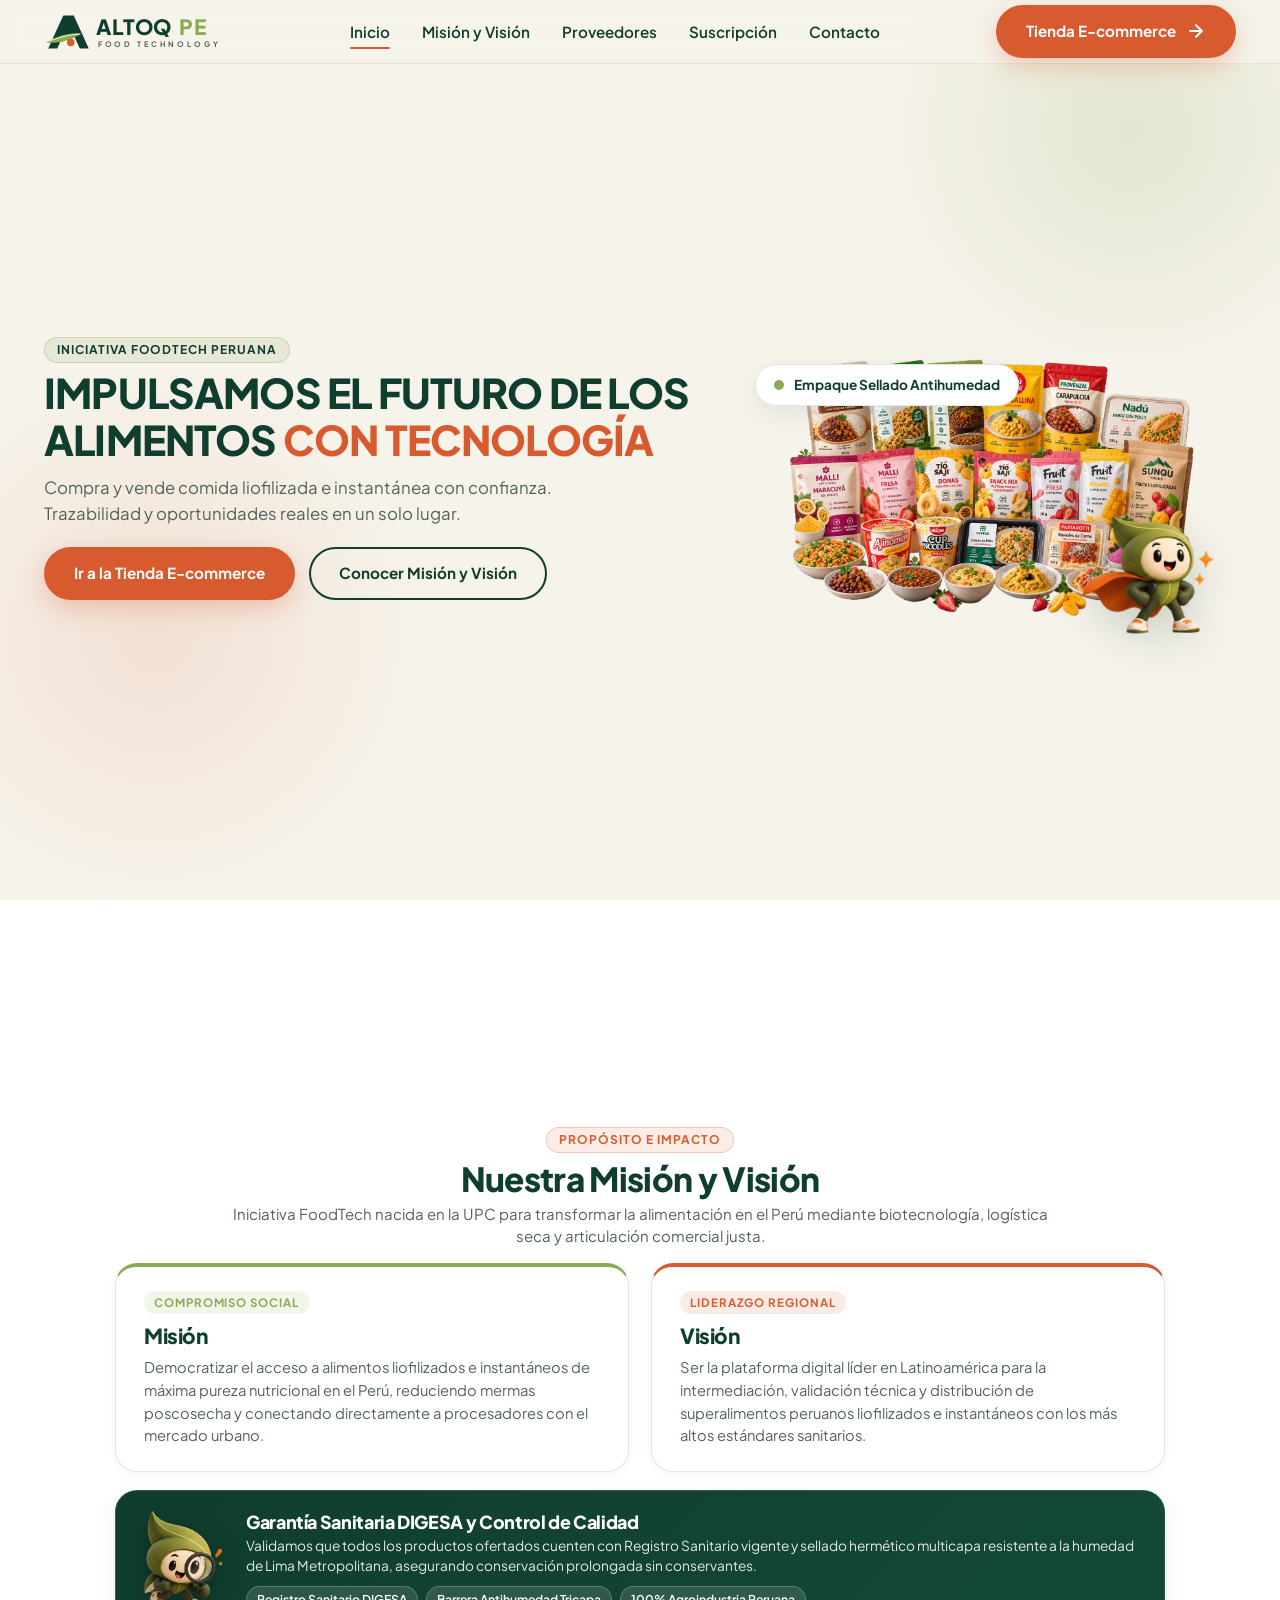
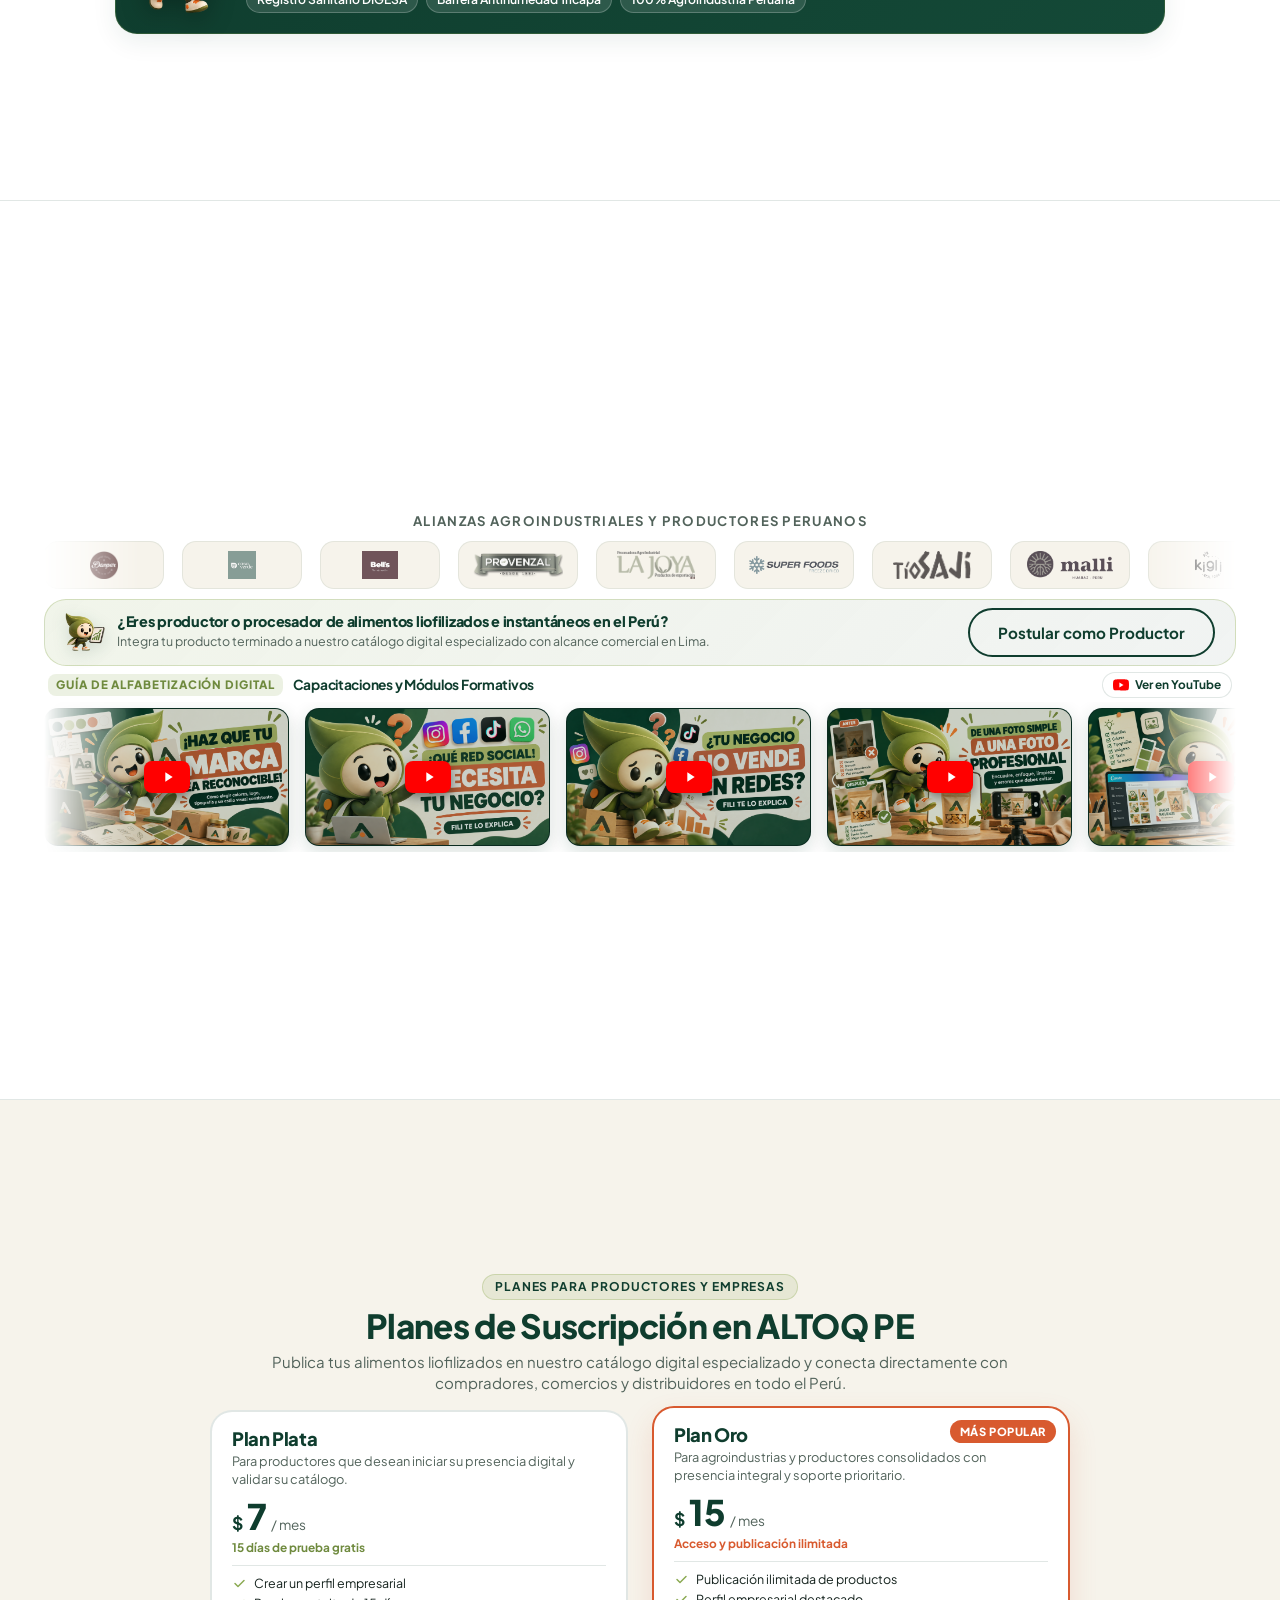
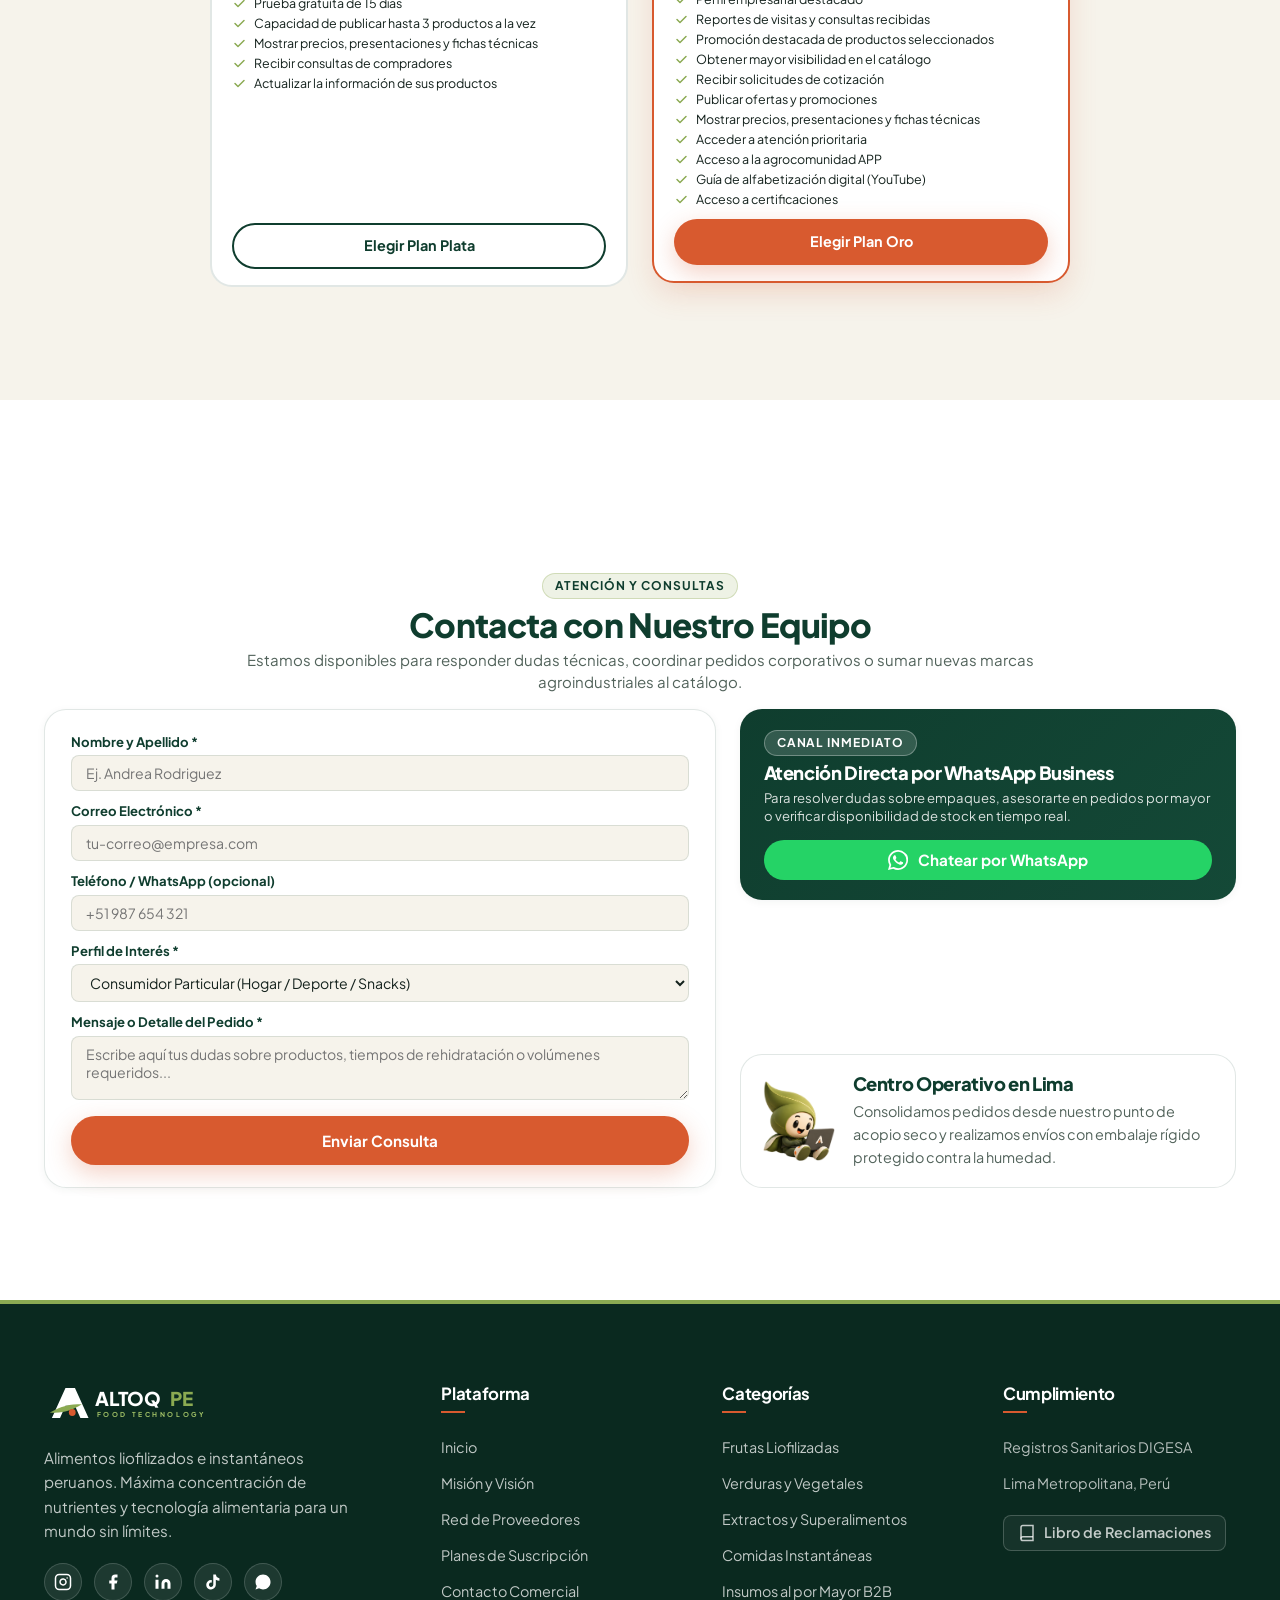
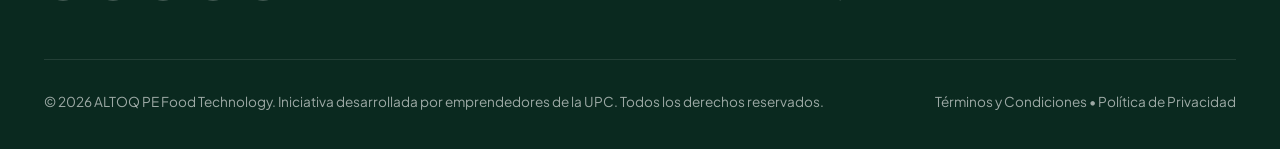
==== index.html @ c5b012b9 "style: ampliar dimensiones de portadas de video de YouTube para mayor legibilidad e impacto" ====
<!DOCTYPE html>
<html lang="es">
<head>
  <meta charset="UTF-8">
  <meta name="viewport" content="width=device-width, initial-scale=1.0">
  <title>ALTOQ PE | Alimentos Liofilizados para un Mundo sin Límites</title>
  <meta name="description" content="Plataforma digital especializada en alimentos liofilizados e instantáneos en el Perú. Conectamos la mejor agroindustria nacional con hogares y empresas.">
  
  <!-- Estilos del Sistema de Diseño Oficial ALTOQ PE -->
  <link rel="stylesheet" href="styles/variables.css?v=7">
  <link rel="stylesheet" href="styles/main.css?v=7">
  <link rel="stylesheet" href="styles/components.css?v=7">
  <link rel="stylesheet" href="styles/marquee.css?v=7">
</head>
<body>

  <!-- Elementos de luz ambiental de fondo -->
  <div class="bg-mesh-glow" aria-hidden="true"></div>
  <div class="bg-mesh-glow-left" aria-hidden="true"></div>

  <!-- ========================================================================
       BARRA DE NAVEGACIÓN SUPERIOR
       ======================================================================== -->
  <header class="header-nav" id="headerNav">
    <div class="container nav-container">
      <a href="#inicio" class="brand-logo-link" aria-label="ALTOQ PE - Página Principal">
        <!-- Logotipo Vectorial Institucional ALTOQ PE -->
        <svg width="190" height="42" viewBox="0 0 250 56" fill="none" xmlns="http://www.w3.org/2000/svg" aria-label="ALTOQ PE FOOD TECHNOLOGY">
          <!-- Letra A / Isotipo -->
          <path d="M24 6L4 50H16L24 32H38L46 50H58L38 6H24Z" fill="#0F3D2E"/>
          <!-- Hoja Verde Oliva (Travesaño) -->
          <path d="M1 42C12 36 28 28 48 30C36 38 20 44 1 42Z" fill="#8BAA52"/>
          <path d="M5 40C20 35 34 31 46 31" stroke="#F6F3EB" stroke-width="1.2" stroke-linecap="round"/>
          <!-- Punto Naranja Terracota -->
          <circle cx="34" cy="42" r="5" fill="#D85A2F"/>
          <!-- Tipografía ALTOQ PE -->
          <text x="68" y="32" font-family="'Plus Jakarta Sans', 'Montserrat', sans-serif" font-size="28" font-weight="800" letter-spacing="1" fill="#0F3D2E">ALTOQ</text>
          <text x="178" y="32" font-family="'Plus Jakarta Sans', 'Montserrat', sans-serif" font-size="28" font-weight="800" letter-spacing="1" fill="#8BAA52">PE</text>
          <!-- Subtítulo FOOD TECHNOLOGY -->
          <text x="70" y="48" font-family="'Plus Jakarta Sans', 'Montserrat', sans-serif" font-size="10" font-weight="700" letter-spacing="3.8" fill="#52635B">FOOD TECHNOLOGY</text>
        </svg>
      </a>

      <!-- Menú de Navegación -->
      <nav aria-label="Navegación Principal">
        <ul class="nav-menu" id="navMenu">
          <li><a href="#inicio" class="nav-link">Inicio</a></li>
          <li><a href="#mision-vision" class="nav-link">Misión y Visión</a></li>
          <li><a href="#proveedores" class="nav-link">Proveedores</a></li>
          <li><a href="#suscripcion" class="nav-link">Suscripción</a></li>
          <li><a href="#contacto" class="nav-link">Contacto</a></li>
        </ul>
      </nav>

      <!-- Botón de Acción en Cabecera: E-commerce -->
      <div class="nav-actions">
        <a href="ecommerce.html" class="btn btn-primary">
          <span>Tienda E-commerce</span>
          <svg class="btn-icon" viewBox="0 0 24 24">
            <path d="M5 12h14M12 5l7 7-7 7" stroke="currentColor" stroke-width="2.5" stroke-linecap="round" stroke-linejoin="round" fill="none"/>
          </svg>
        </a>
        <button class="mobile-menu-toggle" id="mobileToggle" aria-label="Abrir menú de navegación">
          <svg width="28" height="28" viewBox="0 0 24 24" fill="none" stroke="currentColor" stroke-width="2.5" stroke-linecap="round">
            <line x1="3" y1="12" x2="21" y2="12"></line>
            <line x1="3" y1="6" x2="21" y2="6"></line>
            <line x1="3" y1="18" x2="21" y2="18"></line>
          </svg>
        </button>
      </div>
    </div>
  </header>

  <!-- ========================================================================
       1. SECCIÓN INICIO (HERO)
       ======================================================================== -->
  <main>
    <section class="hero-wrapper" id="inicio">
      <div class="container">
        <div class="hero-grid">
          
          <!-- Columna Izquierda: Mensaje y Propuesta de Valor -->
          <div class="hero-content">
            <span class="section-tag">Iniciativa FoodTech Peruana</span>
            <h1 class="hero-tagline">
              IMPULSAMOS EL FUTURO DE LOS ALIMENTOS <span class="text-accent">CON TECNOLOGÍA</span>
            </h1>
            <p class="hero-subtitle">
              Compra y vende comida liofilizada e instantánea con confianza. Trazabilidad y oportunidades reales en un solo lugar.
            </p>

            <div class="hero-cta-group">
              <a href="ecommerce.html" class="btn btn-primary">
                <span>Ir a la Tienda E-commerce</span>
              </a>
              <a href="#mision-vision" class="btn btn-secondary">
                <span>Conocer Misión y Visión</span>
              </a>
            </div>
          </div>

          <!-- Columna Derecha: Composición Visual y Mascota Fili -->
          <div class="hero-visual-card">
            <!-- Píldora flotante de atributo -->
            <div class="hero-floating-pill animate-float">
              <span class="pill-indicator"></span>
              <span class="pill-text">Empaque Sellado Antihumedad</span>
            </div>

            <!-- Imagen real de empaques de productos de marca -->
            <img src="assets/products/pouches-pack.png" alt="Empaques de Mango, Fresa, Piña y Mix de Verduras Liofilizadas ALTOQ PE" class="hero-pouches-img">

            <!-- Mascota Fili Saludando con capa oficial -->
            <img src="assets/fili/fili-heroe.png" alt="Mascota Fili de ALTOQ PE con capa protectora de nutrición" class="hero-fili-badge animate-float">
          </div>

        </div>
      </div>
    </section>

    <!-- ========================================================================
         2. SECCIÓN MISIÓN Y VISIÓN
         ======================================================================== -->
    <section class="section section-alt" id="mision-vision">
      <div class="container">
        
        <div class="section-header">
          <span class="section-tag tag-accent">Propósito e Impacto</span>
          <h2 class="section-title">Nuestra Misión y Visión</h2>
          <p class="section-description">
            Iniciativa FoodTech nacida en la UPC para transformar la alimentación en el Perú mediante biotecnología, logística seca y articulación comercial justa.
          </p>
        </div>

        <div class="mv-clean-wrapper">
          <!-- Tarjetas de Misión y Visión Lado a Lado -->
          <div class="mv-cards-row">
            <!-- Tarjeta Misión -->
            <div class="mv-card-clean">
              <span class="mv-badge">Compromiso Social</span>
              <h3>Misión</h3>
              <p>
                Democratizar el acceso a alimentos liofilizados e instantáneos de máxima pureza nutricional en el Perú, reduciendo mermas poscosecha y conectando directamente a procesadores con el mercado urbano.
              </p>
            </div>

            <!-- Tarjeta Visión -->
            <div class="mv-card-clean vision">
              <span class="mv-badge vision">Liderazgo Regional</span>
              <h3>Visión</h3>
              <p>
                Ser la plataforma digital líder en Latinoamérica para la intermediación, validación técnica y distribución de superalimentos peruanos liofilizados e instantáneos con los más altos estándares sanitarios.
              </p>
            </div>
          </div>

          <!-- Módulo Sanitario DIGESA con Mascota Fili -->
          <div class="qa-card-banner">
            <img src="assets/fili/fili-lupa.png" alt="Mascota Fili con lupa inspeccionando la calidad sanitaria" class="qa-fili-img">
            <div class="qa-banner-info">
              <h4>Garantía Sanitaria DIGESA y Control de Calidad</h4>
              <p>
                Validamos que todos los productos ofertados cuenten con Registro Sanitario vigente y sellado hermético multicapa resistente a la humedad de Lima Metropolitana, asegurando conservación prolongada sin conservantes.
              </p>
              <div class="qa-badges-list">
                <span class="qa-badge-chip">Registro Sanitario DIGESA</span>
                <span class="qa-badge-chip">Barrera Antihumedad Tricapa</span>
                <span class="qa-badge-chip">100% Agroindustria Peruana</span>
              </div>
            </div>
          </div>
        </div>

      </div>
    </section>

    <!-- ========================================================================
         3. CARRIL INTERACTIVO DE PROVEEDORES (INFINITE MARQUEE)
         ======================================================================== -->
    <section class="providers-section" id="proveedores">
      <div class="container">
        <div class="providers-header">
          <p class="providers-subtitle">Alianzas Agroindustriales y Productores Peruanos</p>
        </div>

        <!-- Carril Continuo de Logotipos con pausa en Hover -->
        <div class="marquee-wrapper">
          <div class="marquee-track" id="marqueeTrack">
            <!-- 1. Danper -->
            <div class="provider-logo-card">
              <img src="assets/productores/danper.png" alt="Logo Danper" class="provider-logo-img">
            </div>
            <!-- 2. Casa Verde -->
            <div class="provider-logo-card">
              <img src="assets/productores/casa-verde.jpeg" alt="Logo Casa Verde" class="provider-logo-img">
            </div>
            <!-- 3. Bell's -->
            <div class="provider-logo-card">
              <img src="assets/productores/bells.jpg" alt="Logo Bell's" class="provider-logo-img">
            </div>
            <!-- 4. Provenzal -->
            <div class="provider-logo-card">
              <img src="assets/productores/provenzal.png" alt="Logo Provenzal" class="provider-logo-img">
            </div>
            <!-- 5. La Joya -->
            <div class="provider-logo-card">
              <img src="assets/productores/la-joya.png" alt="Logo La Joya" class="provider-logo-img">
            </div>
            <!-- 6. Super Foods -->
            <div class="provider-logo-card">
              <img src="assets/productores/super-foods.png" alt="Logo Super Foods Peru" class="provider-logo-img">
            </div>
            <!-- 7. Tio Saji -->
            <div class="provider-logo-card">
              <img src="assets/productores/tio-saji.png" alt="Logo Tio Saji" class="provider-logo-img">
            </div>
            <!-- 8. Malli -->
            <div class="provider-logo-card">
              <img src="assets/productores/malli.png" alt="Logo Malli" class="provider-logo-img">
            </div>
            <!-- 9. Kigli -->
            <div class="provider-logo-card">
              <img src="assets/productores/kigli.png" alt="Logo Kigli" class="provider-logo-img">
            </div>
          </div>
        </div>

        <!-- Banner de Convocatoria para Productores Agroindustriales B2B -->
        <div class="producer-cta-strip">
          <div class="producer-cta-left">
            <img src="assets/fili/fili-metricas.png" alt="Fili con tablet de métricas y ventas B2B" class="producer-fili-avatar">
            <div class="producer-cta-text">
              <h4>¿Eres productor o procesador de alimentos liofilizados e instantáneos en el Perú?</h4>
              <p>Integra tu producto terminado a nuestro catálogo digital especializado con alcance comercial en Lima.</p>
            </div>
          </div>
          <button type="button" class="btn btn-secondary" onclick="openWhatsAppChat('proveedor')">
            <span>Postular como Productor</span>
          </button>
        </div>

        <!-- Encabezado de la Guía de Alfabetización Digital -->
        <div class="video-carousel-header">
          <div class="video-header-left">
            <span class="video-carousel-tag">Guía de Alfabetización Digital</span>
            <h4 class="video-carousel-title">Capacitaciones y Módulos Formativos</h4>
          </div>
          <a href="https://www.youtube.com" target="_blank" rel="noopener noreferrer" class="video-youtube-badge" title="Canal Oficial en YouTube">
            <svg viewBox="0 0 24 24" width="16" height="16" fill="#FF0000"><path d="M23.498 6.186a3.016 3.016 0 0 0-2.122-2.136C19.505 3.545 12 3.545 12 3.545s-7.505 0-9.377.505A3.017 3.017 0 0 0 .502 6.186C0 8.07 0 12 0 12s0 3.93.502 5.814a3.016 3.016 0 0 0 2.122 2.136c1.871.505 9.376.505 9.376.505s7.505 0 9.377-.505a3.015 3.015 0 0 0 2.122-2.136C24 15.93 24 12 24 12s0-3.93-.502-5.814zM9.545 15.568V8.432L15.818 12l-6.273 3.568z"/></svg>
            <span>Ver en YouTube</span>
          </a>
        </div>

        <!-- Carrusel de Videos y Portadas de Capacitación para Productores -->
        <div class="marquee-wrapper marquee-videos-wrapper">
          <div class="marquee-track" id="marqueeTrackVideos">
            <!-- 1. Marca destaque -->
            <div class="video-cover-card" onclick="openWhatsAppChat('capacitacion')" title="¡Haz que tu marca destaque!">
              <img src="assets/videos/video-marca-destaque.png" alt="Video: ¡Haz que tu marca destaque!" class="video-cover-img" loading="lazy">
              <div class="video-play-badge">
                <div class="video-play-pill">
                  <svg viewBox="0 0 24 24" width="16" height="16" fill="#FFFFFF"><path d="M8 5v14l11-7z"/></svg>
                </div>
              </div>
            </div>
            <!-- 2. Red social negocio -->
            <div class="video-cover-card" onclick="openWhatsAppChat('capacitacion')" title="¿Qué red social necesita tu negocio?">
              <img src="assets/videos/video-redes-sociales.png" alt="Video: ¿Qué red social necesita tu negocio?" class="video-cover-img" loading="lazy">
              <div class="video-play-badge">
                <div class="video-play-pill">
                  <svg viewBox="0 0 24 24" width="16" height="16" fill="#FFFFFF"><path d="M8 5v14l11-7z"/></svg>
                </div>
              </div>
            </div>
            <!-- 3. Vender en redes -->
            <div class="video-cover-card" onclick="openWhatsAppChat('capacitacion')" title="¿Tu negocio no vende en redes?">
              <img src="assets/videos/video-vender-redes.png" alt="Video: ¿Tu negocio no vende en redes?" class="video-cover-img" loading="lazy">
              <div class="video-play-badge">
                <div class="video-play-pill">
                  <svg viewBox="0 0 24 24" width="16" height="16" fill="#FFFFFF"><path d="M8 5v14l11-7z"/></svg>
                </div>
              </div>
            </div>
            <!-- 4. De foto simple a profesional -->
            <div class="video-cover-card" onclick="openWhatsAppChat('capacitacion')" title="De Foto Simple a Profesional">
              <img src="assets/videos/video-foto-profesional.png" alt="Video: De Foto Simple a Profesional" class="video-cover-img" loading="lazy">
              <div class="video-play-badge">
                <div class="video-play-pill">
                  <svg viewBox="0 0 24 24" width="16" height="16" fill="#FFFFFF"><path d="M8 5v14l11-7z"/></svg>
                </div>
              </div>
            </div>
            <!-- 5. Diseña publicaciones en Canva -->
            <div class="video-cover-card" onclick="openWhatsAppChat('capacitacion')" title="Diseña Publicaciones en Canva">
              <img src="assets/videos/video-disena-canva.png" alt="Video: Diseña Publicaciones en Canva" class="video-cover-img" loading="lazy">
              <div class="video-play-badge">
                <div class="video-play-pill">
                  <svg viewBox="0 0 24 24" width="16" height="16" fill="#FFFFFF"><path d="M8 5v14l11-7z"/></svg>
                </div>
              </div>
            </div>
            <!-- 6. Invertir en publicidad -->
            <div class="video-cover-card" onclick="openWhatsAppChat('capacitacion')" title="Invertir en publicidad vale la pena">
              <img src="assets/videos/video-invertir-publicidad.png" alt="Video: Invertir en publicidad vale la pena" class="video-cover-img" loading="lazy">
              <div class="video-play-badge">
                <div class="video-play-pill">
                  <svg viewBox="0 0 24 24" width="16" height="16" fill="#FFFFFF"><path d="M8 5v14l11-7z"/></svg>
                </div>
              </div>
            </div>
          </div>
        </div>

      </div>
    </section>

    <!-- ========================================================================
         4. SECCIÓN SUSCRIPCIÓN
         ======================================================================== -->
    <section class="section" id="suscripcion">
      <div class="container">
        
        <div class="section-header">
          <span class="section-tag">Planes para Productores y Empresas</span>
          <h2 class="section-title">Planes de Suscripción en ALTOQ PE</h2>
          <p class="section-description">
            Publica tus alimentos liofilizados en nuestro catálogo digital especializado y conecta directamente con compradores, comercios y distribuidores en todo el Perú.
          </p>
        </div>

        <!-- Tarjetas de Planes de Suscripción para Proveedores -->
        <div class="plans-grid">
          
          <!-- Plan 1: Plan Plata -->
          <div class="plan-card" data-plan="plata">
            <div>
              <h3 class="plan-name">Plan Plata</h3>
              <p class="plan-target">Para productores que desean iniciar su presencia digital y validar su catálogo.</p>
              
              <div class="plan-price-wrapper">
                <div style="display: flex; align-items: baseline; gap: 4px;">
                  <span class="plan-currency">$</span>
                  <span class="plan-amount">7</span>
                  <span class="plan-period">/ mes</span>
                </div>
                <div style="font-size: 0.74rem; font-weight: 700; color: var(--color-secondary-dark); margin-top: 3px;">15 días de prueba gratis</div>
              </div>

              <ul class="plan-features-list">
                <li class="plan-feature-item">
                  <svg class="feature-check-svg" viewBox="0 0 20 20"><path d="M16.707 5.293a1 1 0 010 1.414l-8 8a1 1 0 01-1.414 0l-4-4a1 1 0 011.414-1.414L8 12.586l7.293-7.293a1 1 0 011.414 0z"/></svg>
                  <span>Crear un perfil empresarial</span>
                </li>
                <li class="plan-feature-item">
                  <svg class="feature-check-svg" viewBox="0 0 20 20"><path d="M16.707 5.293a1 1 0 010 1.414l-8 8a1 1 0 01-1.414 0l-4-4a1 1 0 011.414-1.414L8 12.586l7.293-7.293a1 1 0 011.414 0z"/></svg>
                  <span>Prueba gratuita de 15 días</span>
                </li>
                <li class="plan-feature-item">
                  <svg class="feature-check-svg" viewBox="0 0 20 20"><path d="M16.707 5.293a1 1 0 010 1.414l-8 8a1 1 0 01-1.414 0l-4-4a1 1 0 011.414-1.414L8 12.586l7.293-7.293a1 1 0 011.414 0z"/></svg>
                  <span>Capacidad de publicar hasta 3 productos a la vez</span>
                </li>
                <li class="plan-feature-item">
                  <svg class="feature-check-svg" viewBox="0 0 20 20"><path d="M16.707 5.293a1 1 0 010 1.414l-8 8a1 1 0 01-1.414 0l-4-4a1 1 0 011.414-1.414L8 12.586l7.293-7.293a1 1 0 011.414 0z"/></svg>
                  <span>Mostrar precios, presentaciones y fichas técnicas</span>
                </li>
                <li class="plan-feature-item">
                  <svg class="feature-check-svg" viewBox="0 0 20 20"><path d="M16.707 5.293a1 1 0 010 1.414l-8 8a1 1 0 01-1.414 0l-4-4a1 1 0 011.414-1.414L8 12.586l7.293-7.293a1 1 0 011.414 0z"/></svg>
                  <span>Recibir consultas de compradores</span>
                </li>
                <li class="plan-feature-item">
                  <svg class="feature-check-svg" viewBox="0 0 20 20"><path d="M16.707 5.293a1 1 0 010 1.414l-8 8a1 1 0 01-1.414 0l-4-4a1 1 0 011.414-1.414L8 12.586l7.293-7.293a1 1 0 011.414 0z"/></svg>
                  <span>Actualizar la información de sus productos</span>
                </li>
              </ul>
            </div>

            <a href="#contacto" class="btn btn-secondary" style="width: 100%;">
              <span>Elegir Plan Plata</span>
            </a>
          </div>

          <!-- Plan 2: Plan Oro (Destacado) -->
          <div class="plan-card featured" data-plan="oro">
            <span class="featured-ribbon">Más Popular</span>
            <div>
              <h3 class="plan-name">Plan Oro</h3>
              <p class="plan-target">Para agroindustrias y productores consolidados con presencia integral y soporte prioritario.</p>
              
              <div class="plan-price-wrapper">
                <div style="display: flex; align-items: baseline; gap: 4px;">
                  <span class="plan-currency">$</span>
                  <span class="plan-amount">15</span>
                  <span class="plan-period">/ mes</span>
                </div>
                <div style="font-size: 0.74rem; font-weight: 700; color: var(--color-accent); margin-top: 3px;">Acceso y publicación ilimitada</div>
              </div>

              <ul class="plan-features-list">
                <li class="plan-feature-item">
                  <svg class="feature-check-svg" viewBox="0 0 20 20"><path d="M16.707 5.293a1 1 0 010 1.414l-8 8a1 1 0 01-1.414 0l-4-4a1 1 0 011.414-1.414L8 12.586l7.293-7.293a1 1 0 011.414 0z"/></svg>
                  <span>Publicación ilimitada de productos</span>
                </li>
                <li class="plan-feature-item">
                  <svg class="feature-check-svg" viewBox="0 0 20 20"><path d="M16.707 5.293a1 1 0 010 1.414l-8 8a1 1 0 01-1.414 0l-4-4a1 1 0 011.414-1.414L8 12.586l7.293-7.293a1 1 0 011.414 0z"/></svg>
                  <span>Perfil empresarial destacado</span>
                </li>
                <li class="plan-feature-item">
                  <svg class="feature-check-svg" viewBox="0 0 20 20"><path d="M16.707 5.293a1 1 0 010 1.414l-8 8a1 1 0 01-1.414 0l-4-4a1 1 0 011.414-1.414L8 12.586l7.293-7.293a1 1 0 011.414 0z"/></svg>
                  <span>Reportes de visitas y consultas recibidas</span>
                </li>
                <li class="plan-feature-item">
                  <svg class="feature-check-svg" viewBox="0 0 20 20"><path d="M16.707 5.293a1 1 0 010 1.414l-8 8a1 1 0 01-1.414 0l-4-4a1 1 0 011.414-1.414L8 12.586l7.293-7.293a1 1 0 011.414 0z"/></svg>
                  <span>Promoción destacada de productos seleccionados</span>
                </li>
                <li class="plan-feature-item">
                  <svg class="feature-check-svg" viewBox="0 0 20 20"><path d="M16.707 5.293a1 1 0 010 1.414l-8 8a1 1 0 01-1.414 0l-4-4a1 1 0 011.414-1.414L8 12.586l7.293-7.293a1 1 0 011.414 0z"/></svg>
                  <span>Obtener mayor visibilidad en el catálogo</span>
                </li>
                <li class="plan-feature-item">
                  <svg class="feature-check-svg" viewBox="0 0 20 20"><path d="M16.707 5.293a1 1 0 010 1.414l-8 8a1 1 0 01-1.414 0l-4-4a1 1 0 011.414-1.414L8 12.586l7.293-7.293a1 1 0 011.414 0z"/></svg>
                  <span>Recibir solicitudes de cotización</span>
                </li>
                <li class="plan-feature-item">
                  <svg class="feature-check-svg" viewBox="0 0 20 20"><path d="M16.707 5.293a1 1 0 010 1.414l-8 8a1 1 0 01-1.414 0l-4-4a1 1 0 011.414-1.414L8 12.586l7.293-7.293a1 1 0 011.414 0z"/></svg>
                  <span>Publicar ofertas y promociones</span>
                </li>
                <li class="plan-feature-item">
                  <svg class="feature-check-svg" viewBox="0 0 20 20"><path d="M16.707 5.293a1 1 0 010 1.414l-8 8a1 1 0 01-1.414 0l-4-4a1 1 0 011.414-1.414L8 12.586l7.293-7.293a1 1 0 011.414 0z"/></svg>
                  <span>Mostrar precios, presentaciones y fichas técnicas</span>
                </li>
                <li class="plan-feature-item">
                  <svg class="feature-check-svg" viewBox="0 0 20 20"><path d="M16.707 5.293a1 1 0 010 1.414l-8 8a1 1 0 01-1.414 0l-4-4a1 1 0 011.414-1.414L8 12.586l7.293-7.293a1 1 0 011.414 0z"/></svg>
                  <span>Acceder a atención prioritaria</span>
                </li>
                <li class="plan-feature-item">
                  <svg class="feature-check-svg" viewBox="0 0 20 20"><path d="M16.707 5.293a1 1 0 010 1.414l-8 8a1 1 0 01-1.414 0l-4-4a1 1 0 011.414-1.414L8 12.586l7.293-7.293a1 1 0 011.414 0z"/></svg>
                  <span>Acceso a la agrocomunidad APP</span>
                </li>
                <li class="plan-feature-item">
                  <svg class="feature-check-svg" viewBox="0 0 20 20"><path d="M16.707 5.293a1 1 0 010 1.414l-8 8a1 1 0 01-1.414 0l-4-4a1 1 0 011.414-1.414L8 12.586l7.293-7.293a1 1 0 011.414 0z"/></svg>
                  <span>Guía de alfabetización digital (YouTube)</span>
                </li>
                <li class="plan-feature-item">
                  <svg class="feature-check-svg" viewBox="0 0 20 20"><path d="M16.707 5.293a1 1 0 010 1.414l-8 8a1 1 0 01-1.414 0l-4-4a1 1 0 011.414-1.414L8 12.586l7.293-7.293a1 1 0 011.414 0z"/></svg>
                  <span>Acceso a certificaciones</span>
                </li>
              </ul>
            </div>

            <a href="#contacto" class="btn btn-primary" style="width: 100%;">
              <span>Elegir Plan Oro</span>
            </a>
          </div>

        </div>

      </div>
    </section>

    <!-- ========================================================================
         5. SECCIÓN CONTACTO
         ======================================================================== -->
    <section class="section section-alt" id="contacto">
      <div class="container">
        
        <div class="section-header">
          <span class="section-tag">Atención y Consultas</span>
          <h2 class="section-title">Contacta con Nuestro Equipo</h2>
          <p class="section-description">
            Estamos disponibles para responder dudas técnicas, coordinar pedidos corporativos o sumar nuevas marcas agroindustriales al catálogo.
          </p>
        </div>

        <div class="contact-grid">
          
          <!-- Formulario de Contacto Segmentado -->
          <div class="contact-form-card">
            <form id="contactForm">
              <div class="form-group">
                <label for="contactName" class="form-label">Nombre y Apellido *</label>
                <input type="text" id="contactName" class="form-input" placeholder="Ej. Andrea Rodriguez" required>
              </div>

              <div class="form-group">
                <label for="contactEmail" class="form-label">Correo Electrónico *</label>
                <input type="email" id="contactEmail" class="form-input" placeholder="tu-correo@empresa.com" required>
              </div>

              <div class="form-group">
                <label for="contactPhone" class="form-label">Teléfono / WhatsApp (opcional)</label>
                <input type="tel" id="contactPhone" class="form-input" placeholder="+51 987 654 321">
              </div>

              <div class="form-group">
                <label for="contactProfile" class="form-label">Perfil de Interés *</label>
                <select id="contactProfile" class="form-select" required>
                  <option value="consumidor">Consumidor Particular (Hogar / Deporte / Snacks)</option>
                  <option value="b2b">Negocio (Cafetería, Hotel, Tienda Saludable, Catering)</option>
                  <option value="productor">Productor o Planta Agroindustrial Liofilizadora</option>
                  <option value="otro">Otras consultas comerciales</option>
                </select>
              </div>

              <div class="form-group">
                <label for="contactMessage" class="form-label">Mensaje o Detalle del Pedido *</label>
                <textarea id="contactMessage" class="form-textarea" placeholder="Escribe aquí tus dudas sobre productos, tiempos de rehidratación o volúmenes requeridos..." required></textarea>
              </div>

              <button type="submit" class="btn btn-primary" style="width: 100%;">
                <span>Enviar Consulta</span>
              </button>
            </form>
          </div>

          <!-- Tarjetas Laterales de Contacto Directo -->
          <div class="contact-info-cards">
            
            <!-- Tarjeta de WhatsApp Business -->
            <div class="whatsapp-box-card">
              <div>
                <span class="section-tag" style="background-color: rgba(255, 255, 255, 0.15); color: #FFFFFF; border-color: rgba(255, 255, 255, 0.3);">Canal Inmediato</span>
                <h4>Atención Directa por WhatsApp Business</h4>
                <p>
                  Para resolver dudas sobre empaques, asesorarte en pedidos por mayor o verificar disponibilidad de stock en tiempo real.
                </p>
              </div>
              <button type="button" class="btn btn-whatsapp" onclick="openWhatsAppChat('consumidor')">
                <svg width="20" height="20" viewBox="0 0 24 24" fill="currentColor">
                  <path d="M20.52 3.48A11.93 11.93 0 0012.06 0C5.46 0 .09 5.37.09 11.97c0 2.11.55 4.17 1.6 6L0 24l6.23-1.63a11.9 11.9 0 005.83 1.51h.01c6.6 0 11.97-5.37 11.97-11.97 0-3.2-.12-6.21-3.52-8.43zM12.07 21.87h-.01a9.9 9.9 0 01-5.05-1.39l-.36-.21-3.7 1 1-3.61-.24-.38a9.92 9.92 0 01-1.52-5.31c0-5.46 4.45-9.91 9.92-9.91 2.65 0 5.14 1.03 7.01 2.91a9.85 9.85 0 012.9 7c0 5.46-4.45 9.9-9.95 9.9zm5.44-7.43c-.3-.15-1.77-.87-2.04-.97-.27-.1-.47-.15-.67.15-.2.3-.77.97-.95 1.17-.17.2-.35.22-.65.07-.3-.15-1.26-.46-2.4-1.48-.89-.79-1.49-1.77-1.66-2.07-.17-.3-.02-.46.13-.61.14-.13.3-.35.45-.52.15-.17.2-.3.3-.5.1-.2.05-.37-.02-.52-.08-.15-.67-1.62-.92-2.22-.24-.58-.49-.5-.67-.51h-.57c-.2 0-.52.07-.8.37-.27.3-1.05 1.03-1.05 2.51s1.07 2.91 1.22 3.11c.15.2 2.11 3.22 5.11 4.52.71.31 1.27.5 1.7.64.72.23 1.37.2 1.88.12.58-.09 1.77-.72 2.02-1.42.25-.7.25-1.3.17-1.42-.07-.12-.27-.2-.57-.35z"/>
                </svg>
                <span>Chatear por WhatsApp</span>
              </button>
            </div>

            <!-- Tarjeta de Cobertura y Operación en Lima con Fili -->
            <div class="coverage-box-card">
              <img src="assets/fili/fili-laptop.png" alt="Fili gestionando despachos en laptop ALTOQ PE" class="coverage-fili-img">
              <div>
                <h4 style="font-size: 1.15rem; color: var(--color-primary); margin-bottom: 6px;">Centro Operativo en Lima</h4>
                <p style="font-size: 0.9rem; color: var(--color-text-muted);">
                  Consolidamos pedidos desde nuestro punto de acopio seco y realizamos envíos con embalaje rígido protegido contra la humedad.
                </p>
              </div>
            </div>

          </div>

        </div>

      </div>
    </section>
  </main>

  <!-- ========================================================================
       PIE DE PÁGINA (FOOTER)
       ======================================================================== -->
  <footer class="footer-main">
    <div class="container">
      
      <div class="footer-grid">
        
        <!-- Columna Marca -->
        <div class="footer-brand">
          <svg width="180" height="38" viewBox="0 0 250 56" fill="none" xmlns="http://www.w3.org/2000/svg">
            <path d="M24 6L4 50H16L24 32H38L46 50H58L38 6H24Z" fill="#FFFFFF"/>
            <path d="M1 42C12 36 28 28 48 30C36 38 20 44 1 42Z" fill="#8BAA52"/>
            <circle cx="34" cy="42" r="5" fill="#D85A2F"/>
            <text x="68" y="32" font-family="'Plus Jakarta Sans', sans-serif" font-size="28" font-weight="800" fill="#FFFFFF">ALTOQ</text>
            <text x="178" y="32" font-family="'Plus Jakarta Sans', sans-serif" font-size="28" font-weight="800" fill="#8BAA52">PE</text>
            <text x="70" y="48" font-family="'Plus Jakarta Sans', sans-serif" font-size="10" font-weight="700" letter-spacing="3.8" fill="#A4C468">FOOD TECHNOLOGY</text>
          </svg>
          <p>
            Alimentos liofilizados e instantáneos peruanos. Máxima concentración de nutrientes y tecnología alimentaria para un mundo sin límites.
          </p>

          <div class="footer-social-links">
            <a href="https://www.instagram.com/altoqpe" target="_blank" rel="noopener noreferrer" class="social-icon-btn" aria-label="Instagram de ALTOQ PE">
              <svg viewBox="0 0 24 24" width="18" height="18" fill="none" stroke="currentColor" stroke-width="2" stroke-linecap="round" stroke-linejoin="round">
                <rect x="2" y="2" width="20" height="20" rx="5" ry="5"></rect>
                <path d="M16 11.37A4 4 0 1 1 12.63 8 4 4 0 0 1 16 11.37z"></path>
                <line x1="17.5" y1="6.5" x2="17.51" y2="6.5"></line>
              </svg>
            </a>
            <a href="https://www.facebook.com/altoqpe" target="_blank" rel="noopener noreferrer" class="social-icon-btn" aria-label="Facebook de ALTOQ PE">
              <svg viewBox="0 0 24 24" width="18" height="18" fill="currentColor">
                <path d="M18 2h-3a5 5 0 0 0-5 5v3H7v4h3v8h4v-8h3l1-4h-4V7a1 1 0 0 1 1-1h3z"></path>
              </svg>
            </a>
            <a href="https://www.linkedin.com/company/altoqpe" target="_blank" rel="noopener noreferrer" class="social-icon-btn" aria-label="LinkedIn de ALTOQ PE">
              <svg viewBox="0 0 24 24" width="18" height="18" fill="currentColor">
                <path d="M16 8a6 6 0 0 1 6 6v7h-4v-7a2 2 0 0 0-2-2 2 2 0 0 0-2 2v7h-4v-7a6 6 0 0 1 6-6z"></path>
                <rect x="2" y="9" width="4" height="12"></rect>
                <circle cx="4" cy="4" r="2"></circle>
              </svg>
            </a>
            <a href="https://www.tiktok.com/@altoqpe" target="_blank" rel="noopener noreferrer" class="social-icon-btn" aria-label="TikTok de ALTOQ PE">
              <svg viewBox="0 0 24 24" width="18" height="18" fill="currentColor">
                <path d="M19.59 6.69a4.83 4.83 0 0 1-3.77-4.25V2h-3.45v13.67a2.89 2.89 0 0 1-5.2 1.74 2.89 2.89 0 0 1 2.31-4.64c.298-.002.595.042.88.13V9.4a6.33 6.33 0 0 0-1-.08A6.34 6.34 0 0 0 3 15.66a6.34 6.34 0 0 0 10.82 4.5 6.27 6.27 0 0 0 1.95-4.5V8.92a8.28 8.28 0 0 0 4.82 1.54V7.02c-.34-.02-.68-.13-1-.33z"/>
              </svg>
            </a>
            <a href="https://wa.me/51940049923" target="_blank" rel="noopener noreferrer" class="social-icon-btn" aria-label="WhatsApp de ALTOQ PE">
              <svg viewBox="0 0 24 24" width="18" height="18" fill="currentColor">
                <path d="M17.472 14.382c-.301-.15-1.78-.878-2.056-.978-.276-.1-.477-.15-.678.15-.2.301-.778.978-.953 1.179-.176.2-.351.226-.652.075-.301-.15-1.272-.469-2.423-1.496-.895-.798-1.5-1.785-1.675-2.086-.176-.301-.019-.464.132-.614.136-.135.301-.351.452-.527.15-.176.2-.301.301-.501.1-.2.05-.376-.025-.526-.075-.15-.678-1.633-.928-2.235-.244-.587-.492-.507-.678-.516-.176-.009-.376-.01-.577-.01-.2 0-.527.075-.803.376s-1.054 1.03-1.054 2.511 1.08 2.912 1.23 3.113c.15.2 2.125 3.245 5.148 4.551.719.311 1.28.497 1.718.636.723.23 1.38.197 1.9.12.579-.087 1.78-.727 2.03-1.43.25-.702.25-1.304.175-1.43-.075-.125-.276-.2-.577-.35zM12.04 2C6.516 2 2.022 6.49 2.022 12.01c0 1.954.562 3.845 1.625 5.48L2 22l4.67-1.528A9.972 9.972 0 0 0 12.04 22c5.522 0 10.016-4.49 10.016-10.01C22.056 6.49 17.562 2 12.04 2z"/>
              </svg>
            </a>
          </div>
        </div>

        <!-- Columna Navegación -->
        <div class="footer-column">
          <h5>Plataforma</h5>
          <ul class="footer-links-list">
            <li><a href="#inicio">Inicio</a></li>
            <li><a href="#mision-vision">Misión y Visión</a></li>
            <li><a href="#proveedores">Red de Proveedores</a></li>
            <li><a href="#suscripcion">Planes de Suscripción</a></li>
            <li><a href="#contacto">Contacto Comercial</a></li>
          </ul>
        </div>

        <!-- Columna Categorías -->
        <div class="footer-column">
          <h5>Categorías</h5>
          <ul class="footer-links-list">
            <li><a href="ecommerce.html">Frutas Liofilizadas</a></li>
            <li><a href="ecommerce.html">Verduras y Vegetales</a></li>
            <li><a href="ecommerce.html">Extractos y Superalimentos</a></li>
            <li><a href="ecommerce.html">Comidas Instantáneas</a></li>
            <li><a href="#contacto">Insumos al por Mayor B2B</a></li>
          </ul>
        </div>

        <!-- Columna Cumplimiento y Legal -->
        <div class="footer-column">
          <h5>Cumplimiento</h5>
          <ul class="footer-links-list">
            <li><span style="color: rgba(255,255,255,0.7); font-size: 0.9rem;">Registros Sanitarios DIGESA</span></li>
            <li><span style="color: rgba(255,255,255,0.7); font-size: 0.9rem;">Lima Metropolitana, Perú</span></li>
            <li style="margin-top: 8px;">
              <a href="#contacto" class="reclamaciones-link">
                <svg width="18" height="18" viewBox="0 0 24 24" fill="none" stroke="currentColor" stroke-width="2">
                  <path d="M4 19.5A2.5 2.5 0 0 1 6.5 17H20"></path>
                  <path d="M6.5 2H20v20H6.5A2.5 2.5 0 0 1 4 19.5v-15A2.5 2.5 0 0 1 6.5 2z"></path>
                </svg>
                <span>Libro de Reclamaciones</span>
              </a>
            </li>
          </ul>
        </div>

      </div>

      <!-- Barra de Derechos Reservados -->
      <div class="footer-bottom">
        <div>
          &copy; 2026 ALTOQ PE Food Technology. Iniciativa desarrollada por emprendedores de la UPC. Todos los derechos reservados.
        </div>
        <div>
          <span>Términos y Condiciones</span> &bull; <span>Política de Privacidad</span>
        </div>
      </div>

    </div>
  </footer>

  <!-- ========================================================================
       TOAST DE CONFIRMACIÓN / FEEDBACK CON MASCOTA FILI
       ======================================================================== -->
  <div class="toast-feedback" id="feedbackToast" role="alert" aria-live="assertive">
    <img src="assets/fili/fili-pulgar-arriba.png" alt="Fili confirmando" class="toast-fili-img">
    <span id="toastMessage">Operación completada con éxito.</span>
  </div>

  <!-- Scripts Funcionales -->
  <script src="scripts/marquee.js?v=6"></script>
  <script src="scripts/subscription.js?v=6"></script>
  <script src="scripts/main.js?v=6"></script>

</body>
</html>
---- styles/variables.css ----
/* ==========================================================================
   ALTOQ PE - SISTEMA DE DISEÑO / DESIGN TOKENS
   Paleta y parámetros visuales oficiales de marca
   REGLA ESTRICTA: Sin uso de emojis en ninguna propiedad o contenido
   ========================================================================== */

:root {
  /* Paleta Oficial Extraída de Brand Guidelines */
  --color-primary: #0F3D2E;         /* Verde Bosque Profundo */
  --color-primary-light: #18523f;   /* Verde Bosque Intermedio */
  --color-primary-dark: #0a291f;    /* Verde Bosque Oscuro */
  
  --color-secondary: #8BAA52;       /* Verde Oliva / Hoja */
  --color-secondary-light: #a4c468; /* Verde Oliva Claro */
  --color-secondary-dark: #6f8a3e;  /* Verde Oliva Sombra */
  
  --color-bg: #F6F3EB;              /* Crema Marfil Cálido (Fondo Principal) */
  --color-surface: #FFFFFF;         /* Blanco Puro para Tarjetas */
  --color-surface-soft: #EFECE3;    /* Crema Neutro Suave */
  
  --color-accent: #D85A2F;          /* Naranja Terracota (CTA y Acentos) */
  --color-accent-hover: #c04c23;    /* Terracota Interacción */
  --color-accent-light: #fcece6;    /* Terracota Fondo Sutil */
  
  /* Textos y Jerarquía Tipográfica */
  --color-text-main: #14221D;       /* Texto Principal de Alto Contraste */
  --color-text-muted: #52635B;      /* Texto Secundario y Descripciones */
  --color-text-light: #83948C;      /* Textos Auxiliares y Metadatos */
  --color-text-inverse: #FFFFFF;    /* Texto sobre fondos oscuros */
  
  /* Bordes y Sombras */
  --color-border: rgba(15, 61, 46, 0.12);
  --color-border-focus: rgba(216, 90, 47, 0.4);
  
  --shadow-sm: 0 2px 8px rgba(15, 61, 46, 0.05);
  --shadow-md: 0 8px 24px rgba(15, 61, 46, 0.08);
  --shadow-lg: 0 16px 40px rgba(15, 61, 46, 0.12);
  --shadow-accent: 0 8px 25px rgba(216, 90, 47, 0.28);
  
  /* Tipografía */
  --font-family-base: 'Plus Jakarta Sans', 'Montserrat', -apple-system, BlinkMacSystemFont, 'Segoe UI', Roboto, sans-serif;
  --font-family-display: 'Plus Jakarta Sans', 'Montserrat', sans-serif;
  
  /* Radios de Borde */
  --radius-sm: 8px;
  --radius-md: 14px;
  --radius-lg: 22px;
  --radius-xl: 32px;
  --radius-full: 9999px;
  
  /* Transiciones */
  --transition-fast: 180ms ease;
  --transition-normal: 280ms cubic-bezier(0.4, 0, 0.2, 1);
  --transition-bounce: 400ms cubic-bezier(0.34, 1.56, 0.64, 1);
  
  /* Contenedores y Medidas */
  --container-max-width: 1240px;
  --header-height: 64px;
}
---- styles/main.css ----
/* ==========================================================================
   ALTOQ PE - ESTILOS BASE Y MAQUETACIÓN GLOBAL
   REGLA ESTRICTA: Sin uso de emojis en código ni comentarios
   ========================================================================== */

@import url('https://fonts.googleapis.com/css2?family=Plus+Jakarta+Sans:wght@400;500;600;700;800&family=Montserrat:wght@400;500;600;700;800&display=swap');

*, *::before, *::after {
  box-sizing: border-box;
  margin: 0;
  padding: 0;
}

html {
  scroll-behavior: smooth;
  scroll-snap-type: y proximity;
  font-size: 16px;
  -webkit-font-smoothing: antialiased;
  -moz-osx-font-smoothing: grayscale;
  min-height: 100%;
}

body {
  font-family: var(--font-family-base);
  background-color: var(--color-bg);
  color: var(--color-text-main);
  line-height: 1.5;
  overflow-x: hidden;
  position: relative;
  min-height: 100vh;
  display: flex;
  flex-direction: column;
}

body > main {
  flex: 1 0 auto;
}

/* Contenedores */
.container {
  width: 100%;
  max-width: var(--container-max-width);
  margin-left: auto;
  margin-right: auto;
  padding-left: 24px;
  padding-right: 24px;
}

/* Tipografia Base */
h1, h2, h3, h4, h5, h6 {
  font-family: var(--font-family-display);
  color: var(--color-primary);
  font-weight: 800;
  line-height: 1.15;
  letter-spacing: -0.02em;
}

h1 { font-size: clamp(2.1rem, 3.8vw, 3.2rem); }
h2 { font-size: clamp(1.6rem, 2.6vw, 2.3rem); }
h3 { font-size: clamp(1.2rem, 1.8vw, 1.5rem); }
h4 { font-size: 1.15rem; }

p {
  color: var(--color-text-muted);
  font-size: 0.98rem;
  line-height: 1.6;
}

a {
  color: inherit;
  text-decoration: none;
  transition: color var(--transition-fast);
}

img {
  max-width: 100%;
  height: auto;
  display: block;
}

/* Secciones en Encuadre (Full Viewport Fit) */
.section {
  min-height: 100vh;
  padding: calc(var(--header-height) + 12px) 0 16px 0;
  display: flex;
  flex-direction: column;
  justify-content: center;
  position: relative;
  scroll-snap-align: start;
  scroll-margin-top: 0;
  box-sizing: border-box;
}

.section-alt {
  background-color: var(--color-surface);
}

.section-dark {
  background-color: var(--color-primary);
  color: var(--color-text-inverse);
}

.section-dark h2,
.section-dark h3 {
  color: var(--color-text-inverse);
}

.section-dark p {
  color: rgba(255, 255, 255, 0.85);
}

.section-header {
  text-align: center;
  max-width: 820px;
  margin: 0 auto 16px auto;
}

.section-tag {
  display: inline-flex;
  align-items: center;
  gap: 8px;
  background-color: rgba(139, 170, 82, 0.15);
  color: var(--color-primary);
  font-size: 0.75rem;
  font-weight: 700;
  text-transform: uppercase;
  letter-spacing: 0.08em;
  padding: 3px 12px;
  border-radius: var(--radius-full);
  margin-bottom: 6px;
  border: 1px solid rgba(139, 170, 82, 0.3);
}

.section-tag.tag-accent {
  background-color: var(--color-accent-light);
  color: var(--color-accent);
  border-color: rgba(216, 90, 47, 0.25);
}

.section-title {
  margin-bottom: 6px;
}

.section-description {
  font-size: 0.94rem;
  line-height: 1.45;
}

/* Efectos visuales de fondo sutiles */
.bg-mesh-glow {
  position: absolute;
  top: -120px;
  right: -100px;
  width: 500px;
  height: 500px;
  background: radial-gradient(circle, rgba(139, 170, 82, 0.18) 0%, rgba(246, 243, 235, 0) 70%);
  pointer-events: none;
  z-index: 0;
}

.bg-mesh-glow-left {
  position: absolute;
  top: 360px;
  left: -120px;
  width: 550px;
  height: 550px;
  background: radial-gradient(circle, rgba(216, 90, 47, 0.12) 0%, rgba(246, 243, 235, 0) 70%);
  pointer-events: none;
  z-index: 0;
}

/* Animaciones */
@keyframes floatGentle {
  0%, 100% { transform: translateY(0px); }
  50% { transform: translateY(-10px); }
}

@keyframes pulseSubtle {
  0%, 100% { transform: scale(1); opacity: 1; }
  50% { transform: scale(1.02); opacity: 0.95; }
}

.animate-float {
  animation: floatGentle 4s ease-in-out infinite;
}

/* Clases de utilidad */
.text-center { text-align: center; }
.text-accent { color: var(--color-accent); }
.text-secondary { color: var(--color-secondary); }
.bold { font-weight: 700; }
---- styles/components.css ----
/* ==========================================================================
   ALTOQ PE - COMPONENTES VISUALES
   Botones, Tarjetas, Formularios, Insignias, Navbar y Modales
   REGLA ESTRICTA: Sin uso de emojis en ninguna propiedad o contenido
   ========================================================================== */

/* Barra de Navegación (Navbar) */
.header-nav {
  position: fixed;
  top: 0;
  left: 0;
  width: 100%;
  height: var(--header-height);
  background-color: rgba(246, 243, 235, 0.92);
  backdrop-filter: blur(12px);
  -webkit-backdrop-filter: blur(12px);
  z-index: 1000;
  transition: all var(--transition-normal);
  border-bottom: 1px solid rgba(15, 61, 46, 0.08);
}

.header-nav.scrolled {
  background-color: rgba(255, 255, 255, 0.96);
  box-shadow: 0 4px 20px rgba(15, 61, 46, 0.07);
  height: 74px;
}

.nav-container {
  display: flex;
  align-items: center;
  justify-content: space-between;
  height: 100%;
}

.brand-logo-link {
  display: flex;
  align-items: center;
  gap: 12px;
}

.brand-logo-img {
  height: 48px;
  width: auto;
  object-fit: contain;
}

.nav-menu {
  display: flex;
  align-items: center;
  list-style: none;
  gap: 32px;
}

.nav-link {
  font-size: 0.95rem;
  font-weight: 600;
  color: var(--color-primary);
  position: relative;
  padding: 8px 0;
}

.nav-link::after {
  content: '';
  position: absolute;
  bottom: 0;
  left: 0;
  width: 0;
  height: 2px;
  background-color: var(--color-accent);
  transition: width var(--transition-fast);
  border-radius: var(--radius-full);
}

.nav-link:hover::after,
.nav-link.active::after {
  width: 100%;
}

.nav-actions {
  display: flex;
  align-items: center;
  gap: 16px;
}

.mobile-menu-toggle {
  display: none;
  background: none;
  border: none;
  cursor: pointer;
  padding: 8px;
  color: var(--color-primary);
}

/* Botones */
.btn {
  display: inline-flex;
  align-items: center;
  justify-content: center;
  gap: 10px;
  font-family: var(--font-family-base);
  font-size: 0.95rem;
  font-weight: 700;
  padding: 13px 28px;
  border-radius: var(--radius-full);
  border: 2px solid transparent;
  cursor: pointer;
  transition: all var(--transition-fast);
  text-decoration: none;
  white-space: nowrap;
}

.btn-primary {
  background-color: var(--color-accent);
  color: var(--color-text-inverse);
  box-shadow: var(--shadow-accent);
}

.btn-primary:hover {
  background-color: var(--color-accent-hover);
  transform: translateY(-2px);
  box-shadow: 0 10px 28px rgba(216, 90, 47, 0.35);
}

.btn-secondary {
  background-color: transparent;
  color: var(--color-primary);
  border-color: var(--color-primary);
}

.btn-secondary:hover {
  background-color: rgba(15, 61, 46, 0.05);
  border-color: var(--color-primary);
  transform: translateY(-2px);
}

.btn-dark {
  background-color: var(--color-primary);
  color: var(--color-text-inverse);
  box-shadow: var(--shadow-md);
}

.btn-dark:hover {
  background-color: var(--color-primary-light);
  transform: translateY(-2px);
}

.btn-icon {
  width: 20px;
  height: 20px;
  fill: currentColor;
}

/* Tarjetas y Contenedores */
.card {
  background-color: var(--color-surface);
  border-radius: var(--radius-lg);
  padding: 36px;
  border: 1px solid var(--color-border);
  box-shadow: var(--shadow-sm);
  transition: all var(--transition-normal);
  position: relative;
  overflow: hidden;
}

.card:hover {
  transform: translateY(-4px);
  box-shadow: var(--shadow-md);
  border-color: rgba(15, 61, 46, 0.2);
}

/* Seccion Inicio (Hero) en Encuadre */
.hero-wrapper {
  padding: calc(var(--header-height) + 10px) 0 16px 0;
  position: relative;
  min-height: 100vh;
  box-sizing: border-box;
  display: flex;
  flex-direction: column;
  justify-content: center;
  scroll-snap-align: start;
}

.hero-grid {
  display: grid;
  grid-template-columns: 1.15fr 0.85fr;
  gap: 36px;
  align-items: center;
}

.hero-content {
  position: relative;
  z-index: 2;
}

.hero-tagline {
  font-size: clamp(1.9rem, 3.2vw, 2.7rem);
  font-weight: 800;
  margin-bottom: 12px;
  line-height: 1.15;
}

.hero-subtitle {
  font-size: 1.05rem;
  line-height: 1.55;
  color: var(--color-text-muted);
  margin-bottom: 20px;
  max-width: 540px;
}

.hero-cta-group {
  display: flex;
  align-items: center;
  gap: 14px;
  margin-bottom: 22px;
  flex-wrap: wrap;
}

.hero-stats-row {
  display: grid;
  grid-template-columns: repeat(3, 1fr);
  gap: 16px;
  padding-top: 16px;
  border-top: 1px solid rgba(15, 61, 46, 0.12);
}

.hero-stat-item h4 {
  font-size: 1.45rem;
  color: var(--color-primary);
  margin-bottom: 2px;
}

.hero-stat-item p {
  font-size: 0.82rem;
  font-weight: 500;
  color: var(--color-text-muted);
  line-height: 1.3;
}

.hero-visual-card {
  position: relative;
  display: flex;
  flex-direction: column;
  align-items: center;
  justify-content: center;
  max-width: 480px;
  margin: 0 auto;
}

.hero-pouches-img {
  width: 100%;
  max-height: 280px;
  object-fit: contain;
}

.hero-fili-badge {
  position: absolute;
  bottom: -18px;
  right: -15px;
  width: 140px;
  filter: drop-shadow(0 10px 20px rgba(15, 61, 46, 0.2));
  z-index: 3;
}

.hero-floating-pill {
  position: absolute;
  top: 25px;
  left: -25px;
  background-color: var(--color-surface);
  border: 1px solid rgba(15, 61, 46, 0.12);
  padding: 10px 18px;
  border-radius: var(--radius-full);
  display: flex;
  align-items: center;
  gap: 10px;
  box-shadow: var(--shadow-md);
  z-index: 3;
}

.pill-indicator {
  width: 10px;
  height: 10px;
  border-radius: 50%;
  background-color: var(--color-secondary);
}

.pill-text {
  font-size: 0.85rem;
  font-weight: 700;
  color: var(--color-primary);
}

/* Seccion Mision y Vision en Encuadre (Diseno Limpio sin Pilares) */
.mv-clean-wrapper {
  display: flex;
  flex-direction: column;
  gap: 18px;
  max-width: 1050px;
  margin: 0 auto;
}

.mv-cards-row {
  display: grid;
  grid-template-columns: 1fr 1fr;
  gap: 22px;
}

.mv-card-clean {
  background-color: #FFFFFF;
  border-radius: var(--radius-lg);
  border: 1px solid var(--color-border);
  border-top: 4px solid var(--color-secondary);
  padding: 24px 28px;
  box-shadow: var(--shadow-sm);
  transition: transform var(--transition-fast), box-shadow var(--transition-fast);
  display: flex;
  flex-direction: column;
  justify-content: flex-start;
}

.mv-card-clean:hover {
  transform: translateY(-3px);
  box-shadow: var(--shadow-md);
}

.mv-card-clean.vision {
  border-top-color: var(--color-accent);
}

.mv-badge {
  display: inline-block;
  align-self: flex-start;
  font-size: 0.72rem;
  font-weight: 700;
  text-transform: uppercase;
  letter-spacing: 0.08em;
  color: var(--color-secondary);
  background-color: rgba(139, 170, 82, 0.12);
  padding: 3px 10px;
  border-radius: var(--radius-full);
  margin-bottom: 10px;
}

.mv-badge.vision {
  color: var(--color-accent);
  background-color: rgba(216, 90, 47, 0.12);
}

.mv-card-clean h3 {
  font-size: 1.3rem;
  color: var(--color-primary);
  margin-bottom: 8px;
}

.mv-card-clean p {
  font-size: 0.92rem;
  line-height: 1.55;
  color: var(--color-text-muted);
}

/* Modulo Sanitario DIGESA con Mascota Fili */
.qa-card-banner {
  background: linear-gradient(135deg, #0F3D2E, #144937);
  color: #FFFFFF;
  border-radius: var(--radius-lg);
  padding: 20px 28px;
  display: flex;
  align-items: center;
  gap: 24px;
  box-shadow: var(--shadow-md);
  border: 1px solid rgba(139, 170, 82, 0.25);
}

.qa-card-banner .qa-fili-img {
  width: 78px;
  height: auto;
  flex-shrink: 0;
  filter: drop-shadow(0 6px 12px rgba(0, 0, 0, 0.3));
}

.qa-banner-info h4 {
  color: #FFFFFF;
  font-size: 1.12rem;
  margin-bottom: 4px;
}

.qa-banner-info p {
  color: rgba(255, 255, 255, 0.88);
  font-size: 0.86rem;
  line-height: 1.45;
  margin-bottom: 10px;
}

.qa-banner-info .qa-badges-list {
  display: flex;
  gap: 8px;
  flex-wrap: wrap;
}

.qa-banner-info .qa-badge-chip {
  background-color: rgba(255, 255, 255, 0.12);
  border: 1px solid rgba(255, 255, 255, 0.22);
  padding: 3px 10px;
  border-radius: var(--radius-full);
  font-size: 0.76rem;
  font-weight: 600;
  color: #FFFFFF;
}

/* Seccion Suscripcion */
.subscription-controls {
  display: flex;
  justify-content: center;
  align-items: center;
  gap: 16px;
  margin-bottom: 48px;
}

.frequency-toggle-wrapper {
  display: flex;
  align-items: center;
  background-color: var(--color-surface-soft);
  padding: 5px;
  border-radius: var(--radius-full);
  border: 1px solid var(--color-border);
}

.freq-btn {
  background: none;
  border: none;
  padding: 10px 24px;
  font-family: var(--font-family-base);
  font-size: 0.95rem;
  font-weight: 700;
  color: var(--color-text-muted);
  border-radius: var(--radius-full);
  cursor: pointer;
  transition: all var(--transition-fast);
}

.freq-btn.active {
  background-color: var(--color-primary);
  color: #FFFFFF;
  box-shadow: 0 4px 12px rgba(15, 61, 46, 0.15);
}

.save-pill {
  background-color: var(--color-accent);
  color: #FFFFFF;
  font-size: 0.75rem;
  font-weight: 800;
  padding: 4px 10px;
  border-radius: var(--radius-full);
  letter-spacing: 0.04em;
}

/* Seccion Suscripcion en Encuadre */
.plans-grid {
  display: grid;
  grid-template-columns: repeat(2, 1fr);
  gap: 24px;
  align-items: stretch;
  max-width: 860px;
  margin: 0 auto;
}

.plan-card {
  display: flex;
  flex-direction: column;
  justify-content: space-between;
  padding: 16px 20px;
  border-radius: var(--radius-lg);
  background-color: var(--color-surface);
  border: 2px solid var(--color-border);
  position: relative;
  transition: all var(--transition-normal);
}

.plan-card.featured {
  border-color: var(--color-accent);
  box-shadow: 0 12px 28px rgba(216, 90, 47, 0.15);
  transform: translateY(-4px);
}

.featured-ribbon {
  position: absolute;
  top: 12px;
  right: 12px;
  background-color: var(--color-accent);
  color: #FFFFFF;
  font-size: 0.7rem;
  font-weight: 800;
  padding: 3px 10px;
  border-radius: var(--radius-full);
  text-transform: uppercase;
  letter-spacing: 0.05em;
}

.plan-name {
  font-size: 1.15rem;
  margin-bottom: 4px;
}

.plan-target {
  font-size: 0.8rem;
  color: var(--color-text-muted);
  margin-bottom: 10px;
  line-height: 1.35;
  min-height: 32px;
}

.plan-price-wrapper {
  margin-bottom: 10px;
  padding-bottom: 8px;
  border-bottom: 1px solid var(--color-border);
}

.plan-currency {
  font-size: 1.1rem;
  font-weight: 700;
  color: var(--color-primary);
  vertical-align: top;
}

.plan-amount {
  font-size: 2.2rem;
  font-weight: 800;
  color: var(--color-primary);
  line-height: 1;
}

.plan-period {
  font-size: 0.85rem;
  color: var(--color-text-muted);
}

.plan-features-list {
  list-style: none;
  margin-bottom: 12px;
  display: flex;
  flex-direction: column;
  gap: 5px;
}

.plan-feature-item {
  display: flex;
  align-items: center;
  gap: 7px;
  font-size: 0.78rem;
  color: var(--color-text-main);
  line-height: 1.2;
}

.feature-check-svg {
  width: 15px;
  height: 15px;
  fill: var(--color-secondary);
  flex-shrink: 0;
}

.plan-card .btn {
  padding: 10px 18px;
  font-size: 0.9rem;
}

/* Seccion Contacto en Encuadre */
.contact-grid {
  display: grid;
  grid-template-columns: 1.15fr 0.85fr;
  gap: 24px;
  align-items: stretch;
}

.contact-form-card {
  background-color: var(--color-surface);
  padding: 22px 26px;
  border-radius: var(--radius-lg);
  border: 1px solid var(--color-border);
  box-shadow: var(--shadow-sm);
}

.form-group {
  margin-bottom: 10px;
}

.form-label {
  display: block;
  font-size: 0.82rem;
  font-weight: 700;
  color: var(--color-primary);
  margin-bottom: 4px;
}

.form-input,
.form-select,
.form-textarea {
  width: 100%;
  padding: 8px 14px;
  border-radius: var(--radius-sm);
  border: 1px solid var(--color-border);
  font-family: var(--font-family-base);
  font-size: 0.88rem;
  background-color: var(--color-bg);
  color: var(--color-text-main);
  transition: border-color var(--transition-fast), background-color var(--transition-fast);
}

.form-input:focus,
.form-select:focus,
.form-textarea:focus {
  outline: none;
  border-color: var(--color-accent);
  background-color: #FFFFFF;
  box-shadow: 0 0 0 3px rgba(216, 90, 47, 0.15);
}

.form-textarea {
  min-height: 64px;
  max-height: 80px;
  resize: vertical;
}

.contact-info-cards {
  display: flex;
  flex-direction: column;
  gap: 14px;
  justify-content: space-between;
}

.whatsapp-box-card {
  background: linear-gradient(135deg, #0F3D2E, #144937);
  color: #FFFFFF;
  border-radius: var(--radius-lg);
  padding: 20px 24px;
  display: flex;
  flex-direction: column;
  justify-content: space-between;
  box-shadow: var(--shadow-sm);
}

.whatsapp-box-card h4 {
  color: #FFFFFF;
  font-size: 1.15rem;
  margin-bottom: 6px;
}

.whatsapp-box-card p {
  color: rgba(255, 255, 255, 0.85);
  font-size: 0.82rem;
  line-height: 1.4;
  margin-bottom: 14px;
}

.btn-whatsapp {
  background-color: #25D366;
  color: #FFFFFF;
  border: none;
  font-weight: 700;
  padding: 10px 20px;
}

.btn-whatsapp:hover {
  background-color: #20BA5A;
  transform: translateY(-2px);
  box-shadow: 0 6px 16px rgba(37, 211, 102, 0.35);
}

.coverage-box-card {
  background-color: var(--color-surface);
  border-radius: var(--radius-lg);
  border: 1px solid var(--color-border);
  padding: 18px 22px;
  display: flex;
  align-items: center;
  gap: 18px;
}

.coverage-fili-img {
  width: 72px;
  flex-shrink: 0;
}

/* Pie de Página (Footer) */
.footer-main {
  background-color: var(--color-primary-dark);
  color: #FFFFFF;
  padding: 80px 0 36px 0;
  border-top: 4px solid var(--color-secondary);
  margin-top: auto;
  position: relative;
  z-index: 10;
}

.footer-grid {
  display: grid;
  grid-template-columns: 1.5fr 1fr 1fr 1fr;
  gap: 48px;
  margin-bottom: 56px;
}

.footer-brand p {
  color: rgba(255, 255, 255, 0.75);
  margin-top: 18px;
  max-width: 320px;
  font-size: 0.95rem;
}

.footer-social-links {
  display: flex;
  align-items: center;
  gap: 12px;
  margin-top: 20px;
}

.social-icon-btn {
  display: inline-flex;
  align-items: center;
  justify-content: center;
  width: 38px;
  height: 38px;
  border-radius: 50%;
  background: rgba(255, 255, 255, 0.08);
  border: 1px solid rgba(255, 255, 255, 0.16);
  color: #FFFFFF;
  transition: all var(--transition-fast);
}

.social-icon-btn:hover {
  background: var(--color-accent);
  border-color: var(--color-accent);
  color: #FFFFFF;
  transform: translateY(-2px);
  box-shadow: 0 4px 12px rgba(216, 90, 47, 0.35);
}

.social-icon-btn svg {
  transition: transform var(--transition-fast);
}

.social-icon-btn:hover svg {
  transform: scale(1.1);
}

.footer-column h5 {
  color: #FFFFFF;
  font-size: 1.05rem;
  font-weight: 700;
  margin-bottom: 22px;
  position: relative;
  padding-bottom: 10px;
}

.footer-column h5::after {
  content: '';
  position: absolute;
  bottom: 0;
  left: 0;
  width: 24px;
  height: 2px;
  background-color: var(--color-accent);
}

.footer-links-list {
  list-style: none;
  display: flex;
  flex-direction: column;
  gap: 12px;
}

.footer-links-list a {
  color: rgba(255, 255, 255, 0.75);
  font-size: 0.9rem;
  transition: color var(--transition-fast);
}

.footer-links-list a:hover {
  color: var(--color-accent);
  padding-left: 4px;
}

.footer-bottom {
  padding-top: 32px;
  border-top: 1px solid rgba(255, 255, 255, 0.1);
  display: flex;
  justify-content: space-between;
  align-items: center;
  flex-wrap: wrap;
  gap: 18px;
  font-size: 0.85rem;
  color: rgba(255, 255, 255, 0.6);
}

.reclamaciones-link {
  display: inline-flex;
  align-items: center;
  gap: 8px;
  color: rgba(255, 255, 255, 0.85);
  font-weight: 600;
  border: 1px solid rgba(255, 255, 255, 0.2);
  padding: 6px 14px;
  border-radius: var(--radius-sm);
  background-color: rgba(255, 255, 255, 0.05);
}

.reclamaciones-link:hover {
  border-color: var(--color-accent);
  color: #FFFFFF;
}

/* Toast de Notificacion / Confirmacion */
.toast-feedback {
  position: fixed;
  bottom: 30px;
  right: 30px;
  background-color: var(--color-primary);
  color: #FFFFFF;
  padding: 16px 24px;
  border-radius: var(--radius-md);
  box-shadow: var(--shadow-lg);
  display: flex;
  align-items: center;
  gap: 16px;
  z-index: 2000;
  transform: translateY(120px);
  opacity: 0;
  transition: all var(--transition-bounce);
}

.toast-feedback.show {
  transform: translateY(0);
  opacity: 1;
}

.toast-fili-img {
  width: 44px;
  height: auto;
}

/* Responsividad */
@media (max-width: 992px) {
  .hero-grid,
  .mv-grid,
  .contact-grid,
  .subscription-fili-banner {
    grid-template-columns: 1fr;
    gap: 40px;
  }
  
  .pillars-grid,
  .plans-grid {
    grid-template-columns: 1fr;
  }
  
  .footer-grid {
    grid-template-columns: 1fr 1fr;
  }
  
  .hero-fili-badge {
    bottom: -15px;
    right: 10px;
    width: 140px;
  }
}

@media (max-width: 768px) {
  .nav-menu {
    position: fixed;
    top: var(--header-height);
    left: 0;
    width: 100%;
    background-color: #FFFFFF;
    flex-direction: column;
    padding: 30px 24px;
    box-shadow: var(--shadow-md);
    transform: translateY(-150%);
    transition: transform var(--transition-normal);
    gap: 20px;
  }
  
  .nav-menu.open {
    transform: translateY(0);
  }
  
  .mobile-menu-toggle {
    display: block;
  }
  
  .hero-stats-row {
    grid-template-columns: 1fr;
  }
  
  .quality-assurance-card {
    grid-template-columns: 1fr;
    text-align: center;
    padding: 32px 24px;
  }
  
  .qa-fili-img {
    margin: 0 auto;
  }
  
  .footer-grid {
    grid-template-columns: 1fr;
  }
}
---- styles/marquee.css ----
/* ==========================================================================
   ALTOQ PE - CARRIL DE PROVEEDORES / INFINITE MARQUEE
   Animación continua y fluida de logos aliados con pausa en hover
   REGLA ESTRICTA: Sin uso de emojis en código ni contenido
   ========================================================================== */

.providers-section {
  min-height: 100vh;
  box-sizing: border-box;
  padding: calc(var(--header-height) + 4px) 0 8px 0;
  background-color: var(--color-surface);
  border-top: 1px solid var(--color-border);
  border-bottom: 1px solid var(--color-border);
  overflow: hidden;
  position: relative;
  display: flex;
  flex-direction: column;
  justify-content: center;
  scroll-snap-align: start;
  scroll-margin-top: 0;
}

.providers-header {
  text-align: center;
  margin-bottom: 6px;
}

.providers-subtitle {
  font-size: 0.82rem;
  font-weight: 700;
  color: var(--color-text-muted);
  text-transform: uppercase;
  letter-spacing: 0.1em;
}

/* Contenedor del Carril con padding vertical para evitar recortes de sombra y elevación */
.marquee-wrapper {
  position: relative;
  width: 100%;
  overflow: hidden;
  display: flex;
  user-select: none;
  padding: 6px 0;
  margin: -2px 0;
  /* Gradientes de desvanecimiento en los bordes para transición suave */
  mask-image: linear-gradient(to right, transparent 0%, black 8%, black 92%, transparent 100%);
  -webkit-mask-image: linear-gradient(to right, transparent 0%, black 8%, black 92%, transparent 100%);
}

.marquee-track {
  display: flex;
  align-items: center;
  gap: 18px;
  width: max-content;
  animation: marqueeScroll 36s linear infinite;
  will-change: transform;
}

/* Pausa suave al interactuar con las tarjetas del carril */
.marquee-track:hover {
  animation-play-state: paused;
}

/* Animacion continua sin saltos */
@keyframes marqueeScroll {
  from {
    transform: translateX(0);
  }
  to {
    transform: translateX(-50%);
  }
}

/* Tarjeta individual de logotipo */
.provider-logo-card {
  display: flex;
  align-items: center;
  justify-content: center;
  background-color: var(--color-bg);
  border: 1px solid rgba(15, 61, 46, 0.08);
  border-radius: var(--radius-md);
  padding: 4px 14px;
  height: 48px;
  min-width: 120px;
  cursor: pointer;
  transition: all 0.25s cubic-bezier(0.16, 1, 0.3, 1);
}

.provider-logo-card:hover {
  background-color: #FFFFFF;
  border-color: var(--color-secondary);
  box-shadow: 0 6px 18px rgba(15, 61, 46, 0.12);
  transform: translateY(-2px) scale(1.02);
}

.provider-logo-img {
  max-height: 28px;
  max-width: 90px;
  width: auto;
  height: auto;
  object-fit: contain;
  filter: grayscale(85%) opacity(0.85);
  transition: filter var(--transition-fast), transform var(--transition-fast);
}

.provider-logo-card:hover .provider-logo-img {
  filter: grayscale(0%) opacity(1);
  transform: scale(1.05);
}

/* Banner inferior de invitacion B2B para Productores */
.producer-cta-strip {
  margin-top: 6px;
  margin-bottom: 6px;
  background: linear-gradient(135deg, rgba(139, 170, 82, 0.12), rgba(15, 61, 46, 0.06));
  border: 1px solid rgba(139, 170, 82, 0.3);
  border-radius: var(--radius-lg);
  padding: 8px 20px;
  display: flex;
  align-items: center;
  justify-content: space-between;
  gap: 14px;
}

.producer-cta-left {
  display: flex;
  align-items: center;
  gap: 12px;
}

.producer-fili-avatar {
  width: 40px;
  height: auto;
  flex-shrink: 0;
  filter: drop-shadow(0 4px 8px rgba(15, 61, 46, 0.15));
}

.producer-cta-text h4 {
  font-size: 0.9rem;
  color: var(--color-primary);
  margin-bottom: 2px;
}

.producer-cta-text p {
  font-size: 0.78rem;
  color: var(--color-text-muted);
}

/* Encabezado del Carril de Videos / Alfabetización Digital */
.video-carousel-header {
  display: flex;
  align-items: center;
  justify-content: space-between;
  margin-top: 6px;
  margin-bottom: 4px;
  padding: 0 4px;
}

.video-header-left {
  display: flex;
  align-items: center;
  gap: 10px;
}

.video-carousel-tag {
  font-size: 0.72rem;
  font-weight: 800;
  text-transform: uppercase;
  letter-spacing: 0.08em;
  color: var(--color-secondary-dark);
  background-color: rgba(139, 170, 82, 0.16);
  padding: 2px 8px;
  border-radius: var(--radius-sm);
}

.video-carousel-title {
  font-size: 0.86rem;
  font-weight: 700;
  color: var(--color-primary);
  margin: 0;
}

.video-youtube-badge {
  display: inline-flex;
  align-items: center;
  gap: 6px;
  font-size: 0.74rem;
  font-weight: 700;
  color: var(--color-primary);
  background: #FFFFFF;
  border: 1px solid rgba(15, 61, 46, 0.12);
  padding: 3px 10px;
  border-radius: var(--radius-full);
  text-decoration: none;
  transition: all var(--transition-fast);
}

.video-youtube-badge:hover {
  border-color: #FF0000;
  color: #CC0000;
  box-shadow: 0 2px 8px rgba(255, 0, 0, 0.15);
  transform: translateY(-1px);
}

/* Carril Continuo de Videos y Portadas de Capacitación */
.marquee-videos-wrapper {
  margin-top: 0;
  padding: 6px 0;
}

.marquee-videos-wrapper .marquee-track {
  gap: 16px;
  animation: marqueeScroll 40s linear infinite;
}

.video-cover-card {
  position: relative;
  height: 138px;
  width: 245px;
  border-radius: var(--radius-md);
  overflow: hidden;
  box-shadow: 0 6px 18px rgba(15, 61, 46, 0.16);
  border: 1px solid rgba(15, 61, 46, 0.12);
  cursor: pointer;
  flex-shrink: 0;
  background-color: var(--color-primary-dark);
  transition: transform var(--transition-fast), box-shadow var(--transition-fast), border-color var(--transition-fast);
}

.video-cover-card:hover {
  transform: translateY(-3px) scale(1.03);
  border-color: var(--color-secondary);
  box-shadow: 0 10px 28px rgba(15, 61, 46, 0.26);
}

.video-cover-img {
  width: 100%;
  height: 100%;
  object-fit: cover;
  display: block;
  transition: transform var(--transition-normal);
}

.video-cover-card:hover .video-cover-img {
  transform: scale(1.06);
}

.video-play-badge {
  position: absolute;
  inset: 0;
  display: flex;
  align-items: center;
  justify-content: center;
  background: rgba(15, 61, 46, 0.2);
  transition: background var(--transition-fast);
}

.video-cover-card:hover .video-play-badge {
  background: rgba(15, 61, 46, 0.05);
}

.video-play-pill {
  width: 46px;
  height: 32px;
  background-color: #FF0000;
  border-radius: 8px;
  display: flex;
  align-items: center;
  justify-content: center;
  box-shadow: 0 4px 12px rgba(0, 0, 0, 0.45);
  transition: transform var(--transition-fast), background-color var(--transition-fast);
}

.video-cover-card:hover .video-play-pill {
  transform: scale(1.18);
  background-color: #E60000;
}

.video-play-pill svg {
  margin-left: 2px;
}

@media (max-width: 768px) {
  .marquee-track {
    gap: 14px;
  }
  
  .provider-logo-card {
    height: 44px;
    min-width: 110px;
    padding: 6px 12px;
  }
  
  .provider-logo-img {
    max-height: 24px;
    max-width: 80px;
  }
  
  .producer-cta-strip {
    flex-direction: column;
    text-align: center;
    padding: 14px;
  }
  
  .producer-cta-left {
    flex-direction: column;
  }

  .video-carousel-header {
    flex-direction: column;
    align-items: flex-start;
    gap: 6px;
  }

  .video-cover-card {
    height: 105px;
    width: 186px;
  }
}
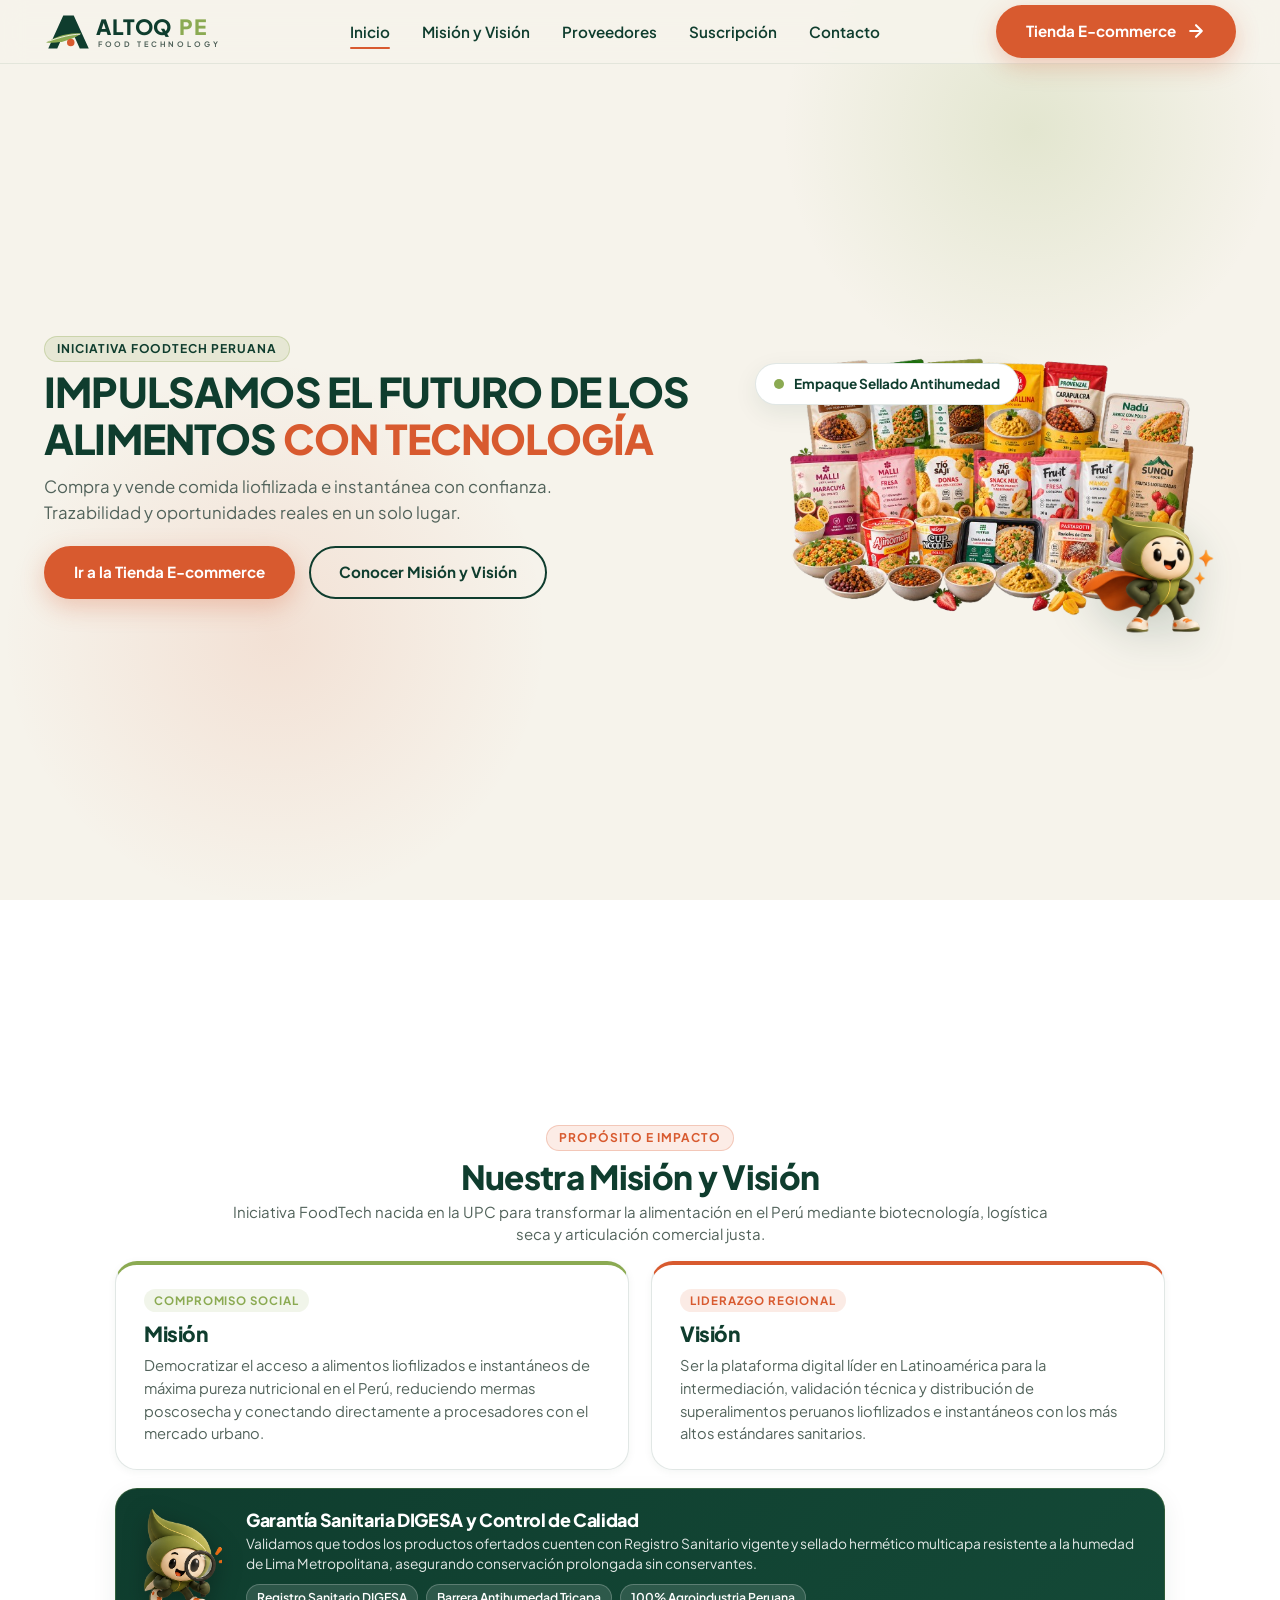
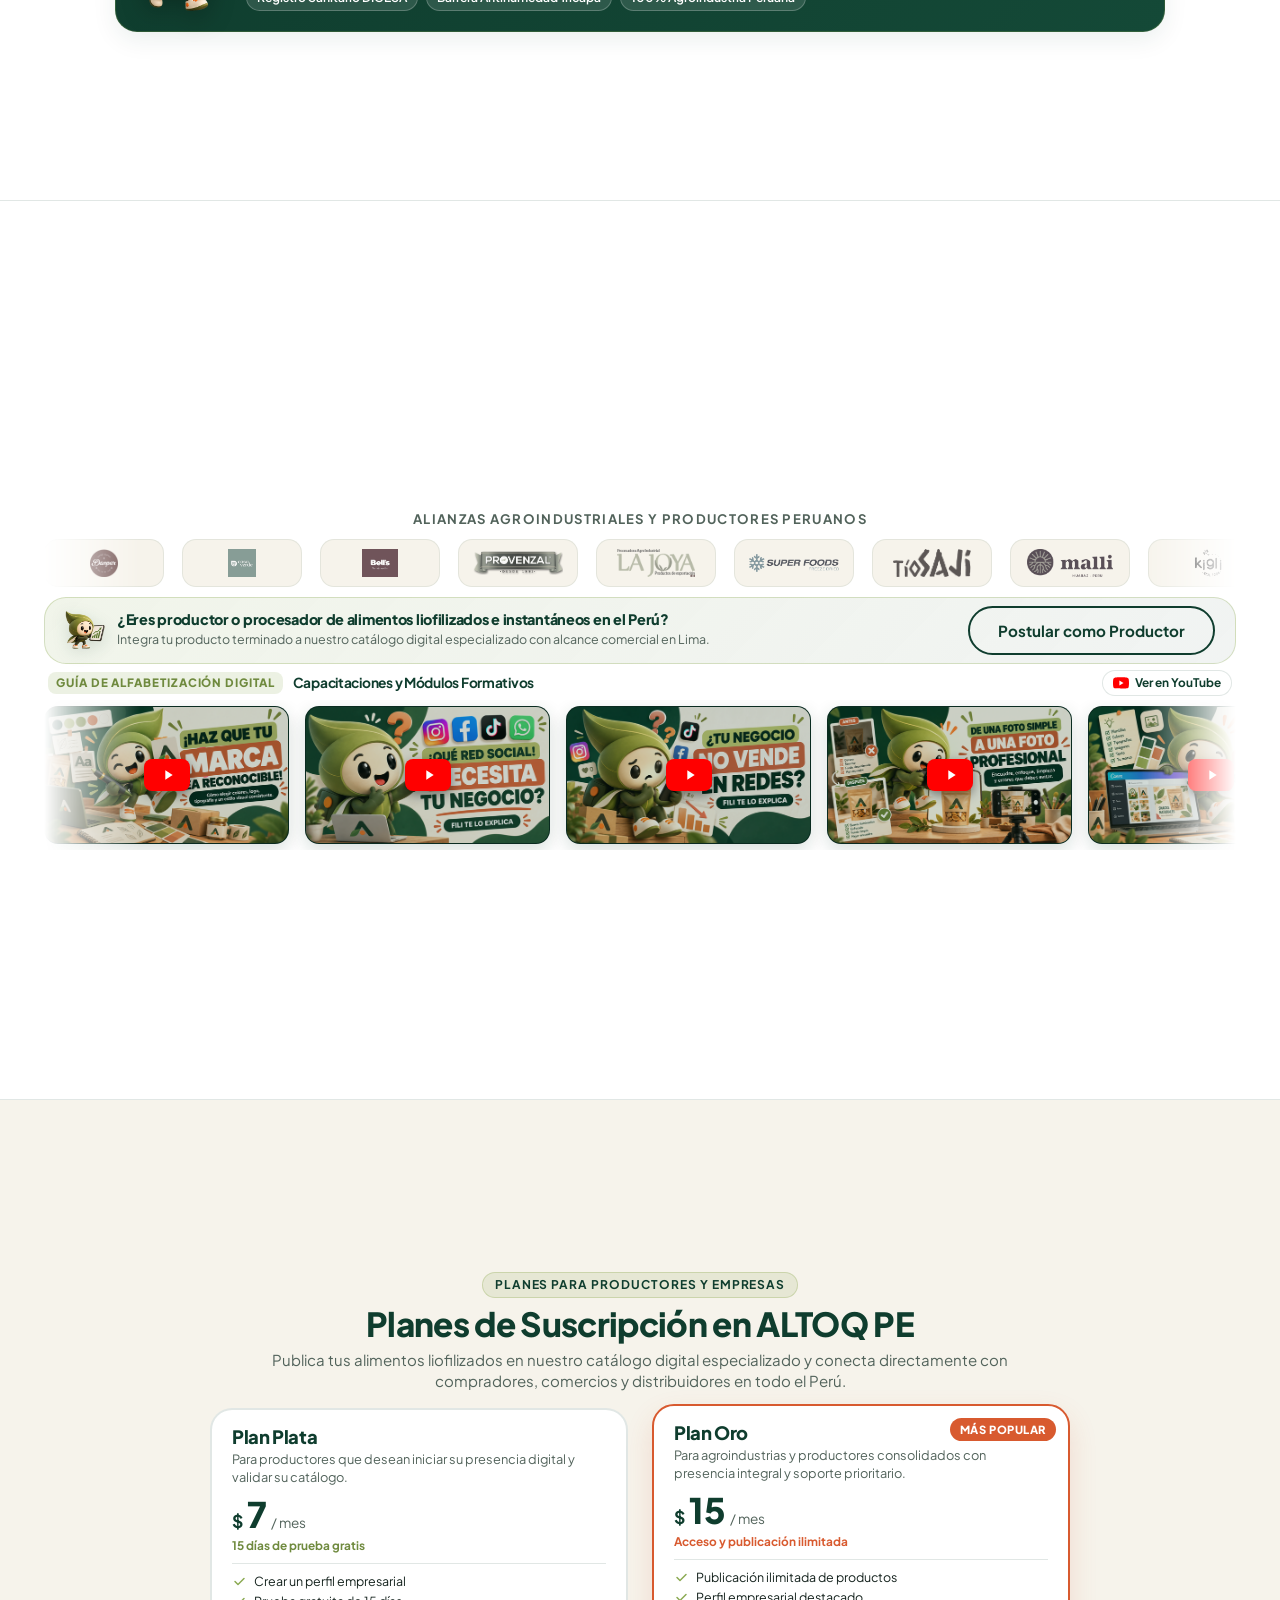
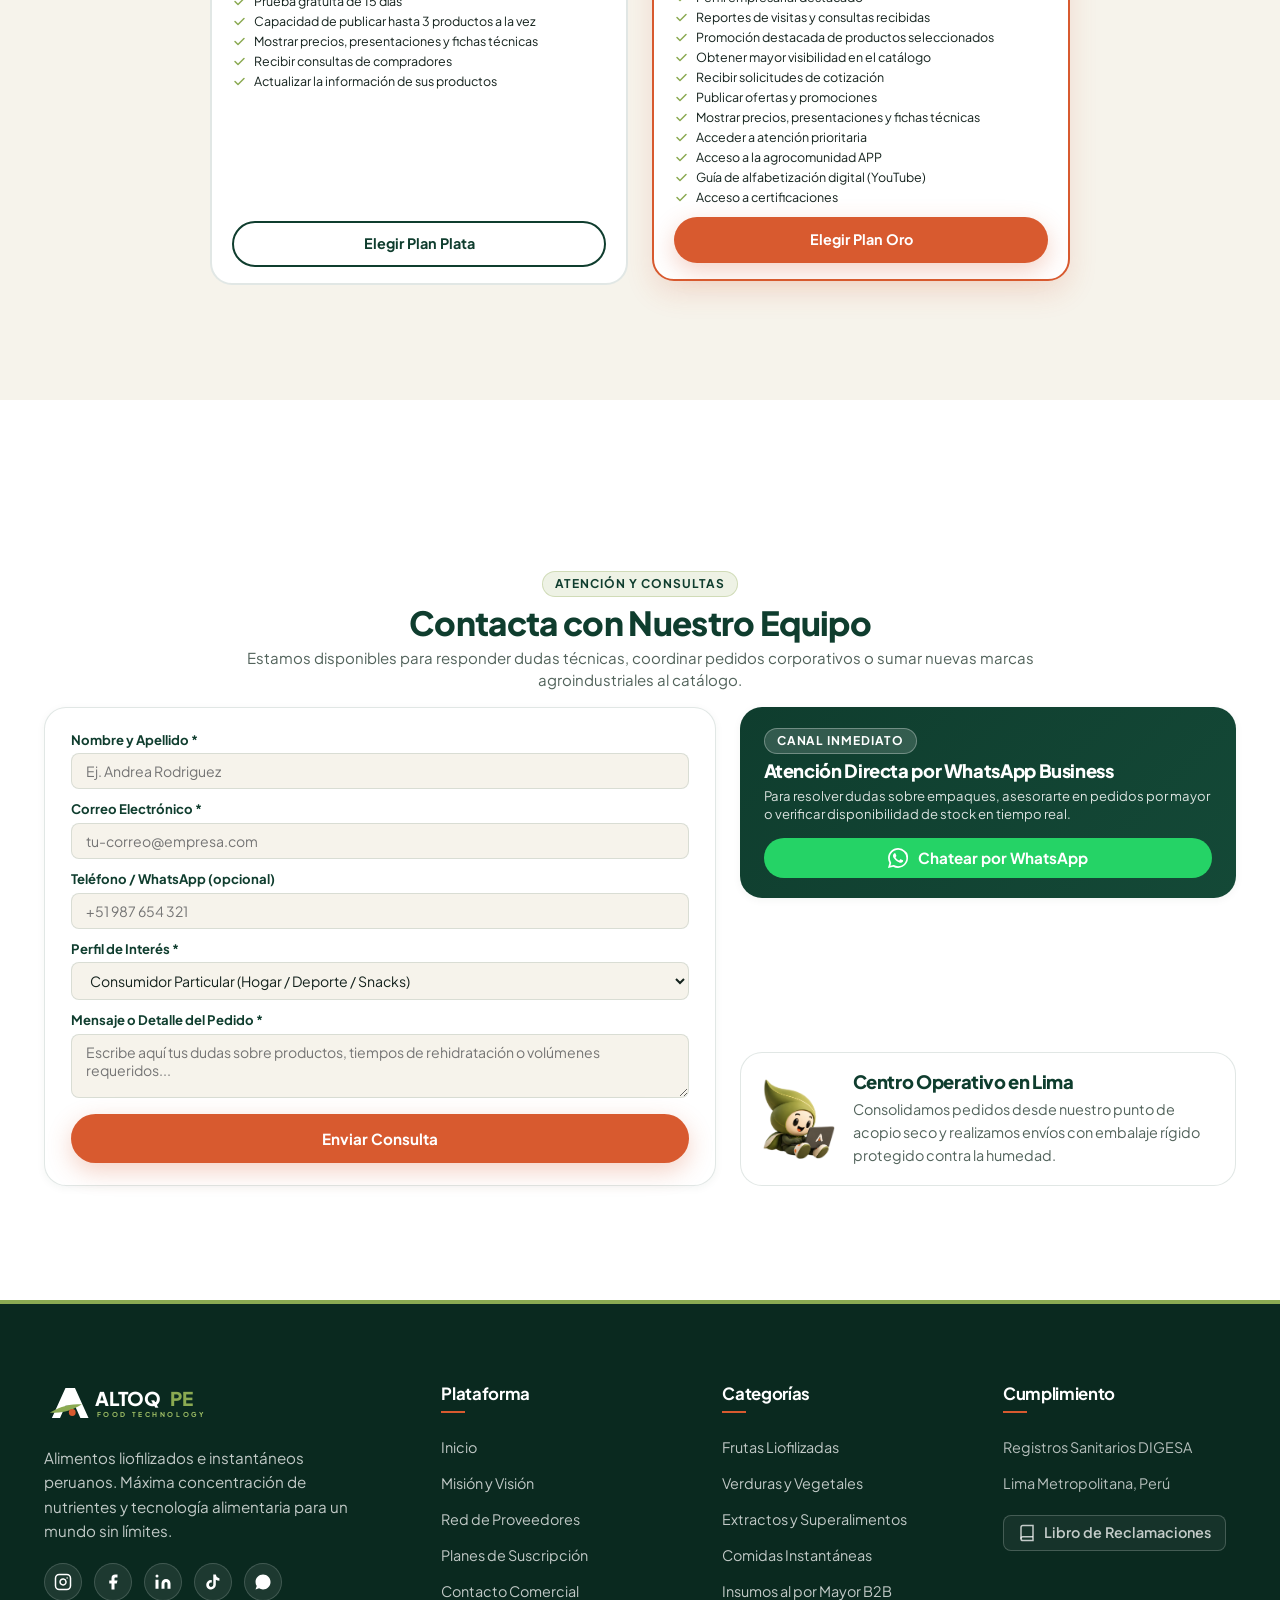
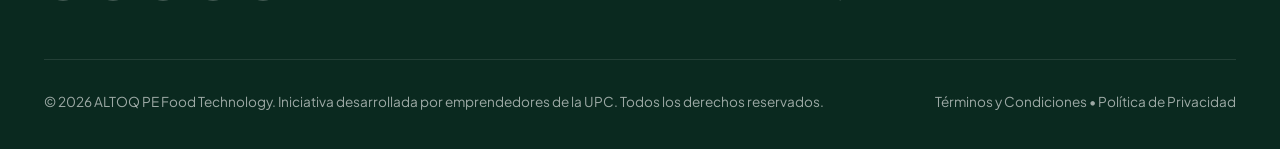
==== commit 3e78db43: "Refactorizar maquetacion para adaptabilidad responsiva integral en moviles, tablets y monitores" ====
--- a/index.html
+++ b/index.html
@@ -7,10 +7,10 @@
   <meta name="description" content="Plataforma digital especializada en alimentos liofilizados e instantáneos en el Perú. Conectamos la mejor agroindustria nacional con hogares y empresas.">
   
   <!-- Estilos del Sistema de Diseño Oficial ALTOQ PE -->
-  <link rel="stylesheet" href="styles/variables.css?v=7">
-  <link rel="stylesheet" href="styles/main.css?v=7">
-  <link rel="stylesheet" href="styles/components.css?v=7">
-  <link rel="stylesheet" href="styles/marquee.css?v=7">
+  <link rel="stylesheet" href="styles/variables.css?v=8">
+  <link rel="stylesheet" href="styles/main.css?v=8">
+  <link rel="stylesheet" href="styles/components.css?v=8">
+  <link rel="stylesheet" href="styles/marquee.css?v=8">
 </head>
 <body>
 
@@ -672,9 +672,9 @@
   </div>
 
   <!-- Scripts Funcionales -->
-  <script src="scripts/marquee.js?v=6"></script>
-  <script src="scripts/subscription.js?v=6"></script>
-  <script src="scripts/main.js?v=6"></script>
+  <script src="scripts/marquee.js?v=8"></script>
+  <script src="scripts/subscription.js?v=8"></script>
+  <script src="scripts/main.js?v=8"></script>
 
 </body>
 </html>
--- a/styles/main.css
+++ b/styles/main.css
@@ -13,11 +13,12 @@
 
 html {
   scroll-behavior: smooth;
-  scroll-snap-type: y proximity;
   font-size: 16px;
   -webkit-font-smoothing: antialiased;
   -moz-osx-font-smoothing: grayscale;
   min-height: 100%;
+  overflow-x: hidden;
+  max-width: 100%;
 }
 
 body {
@@ -26,6 +27,7 @@
   color: var(--color-text-main);
   line-height: 1.5;
   overflow-x: hidden;
+  max-width: 100%;
   position: relative;
   min-height: 100vh;
   display: flex;
@@ -78,17 +80,46 @@
   display: block;
 }
 
-/* Secciones en Encuadre (Full Viewport Fit) */
+/* Secciones con fluidez adaptativa natural */
 .section {
-  min-height: 100vh;
-  padding: calc(var(--header-height) + 12px) 0 16px 0;
+  position: relative;
+  box-sizing: border-box;
+  scroll-margin-top: var(--header-height);
+  padding: 48px 0;
+  overflow: hidden;
   display: flex;
   flex-direction: column;
-  justify-content: center;
-  position: relative;
-  scroll-snap-align: start;
-  scroll-margin-top: 0;
-  box-sizing: border-box;
+  justify-content: flex-start;
+}
+
+/* Encuadre de pantalla completa exclusivo para pantallas amplias con suficiente altura */
+@media (min-width: 992px) and (min-height: 800px) {
+  html {
+    scroll-snap-type: y proximity;
+  }
+
+  .section {
+    min-height: 100vh;
+    padding: calc(var(--header-height) + 16px) 0 24px 0;
+    justify-content: center;
+    scroll-snap-align: start;
+  }
+
+  .section > .container {
+    margin-top: auto;
+    margin-bottom: auto;
+  }
+}
+
+@media (max-width: 480px) {
+  .container {
+    padding-left: 16px;
+    padding-right: 16px;
+  }
+
+  .section {
+    padding: 36px 0;
+  }
 }
 
 .section-alt {
@@ -150,7 +181,8 @@
 .bg-mesh-glow {
   position: absolute;
   top: -120px;
-  right: -100px;
+  right: 0;
+  max-width: 100vw;
   width: 500px;
   height: 500px;
   background: radial-gradient(circle, rgba(139, 170, 82, 0.18) 0%, rgba(246, 243, 235, 0) 70%);
@@ -161,7 +193,8 @@
 .bg-mesh-glow-left {
   position: absolute;
   top: 360px;
-  left: -120px;
+  left: 0;
+  max-width: 100vw;
   width: 550px;
   height: 550px;
   background: radial-gradient(circle, rgba(216, 90, 47, 0.12) 0%, rgba(246, 243, 235, 0) 70%);
--- a/styles/components.css
+++ b/styles/components.css
@@ -168,16 +168,29 @@
   border-color: rgba(15, 61, 46, 0.2);
 }
 
-/* Seccion Inicio (Hero) en Encuadre */
+/* Seccion Inicio (Hero) con adaptabilidad fluida */
 .hero-wrapper {
-  padding: calc(var(--header-height) + 10px) 0 16px 0;
   position: relative;
-  min-height: 100vh;
   box-sizing: border-box;
+  padding: calc(var(--header-height) + 24px) 0 40px 0;
+  overflow: hidden;
   display: flex;
   flex-direction: column;
-  justify-content: center;
-  scroll-snap-align: start;
+  justify-content: flex-start;
+}
+
+@media (min-width: 992px) and (min-height: 800px) {
+  .hero-wrapper {
+    min-height: 100vh;
+    padding: calc(var(--header-height) + 12px) 0 20px 0;
+    justify-content: center;
+    scroll-snap-align: start;
+  }
+
+  .hero-wrapper > .container {
+    margin-top: auto;
+    margin-bottom: auto;
+  }
 }
 
 .hero-grid {
@@ -835,70 +848,254 @@
   height: auto;
 }
 
-/* Responsividad */
-@media (max-width: 992px) {
-  .hero-grid,
-  .mv-grid,
-  .contact-grid,
-  .subscription-fili-banner {
-    grid-template-columns: 1fr;
-    gap: 40px;
-  }
-  
-  .pillars-grid,
-  .plans-grid {
-    grid-template-columns: 1fr;
-  }
-  
-  .footer-grid {
-    grid-template-columns: 1fr 1fr;
-  }
-  
-  .hero-fili-badge {
-    bottom: -15px;
-    right: 10px;
-    width: 140px;
-  }
-}
-
-@media (max-width: 768px) {
+/* ==========================================================================
+   SISTEMA RESPONSIVO INTEGRAL ALTOQ PE
+   Adaptación fluida para móviles (320px-480px), tablets (768px-991px) y desktops
+   ========================================================================== */
+
+@media (max-width: 991px) {
+  /* Navbar Móvil & Tablet */
+  .mobile-menu-toggle {
+    display: flex;
+    align-items: center;
+    justify-content: center;
+  }
+
   .nav-menu {
     position: fixed;
     top: var(--header-height);
     left: 0;
     width: 100%;
-    background-color: #FFFFFF;
+    background-color: rgba(255, 255, 255, 0.98);
+    backdrop-filter: blur(14px);
+    -webkit-backdrop-filter: blur(14px);
     flex-direction: column;
-    padding: 30px 24px;
-    box-shadow: var(--shadow-md);
-    transform: translateY(-150%);
+    padding: 24px 20px 32px 20px;
+    box-shadow: 0 10px 30px rgba(15, 61, 46, 0.1);
+    transform: translateY(-160%);
     transition: transform var(--transition-normal);
-    gap: 20px;
-  }
-  
+    gap: 16px;
+    border-bottom: 1px solid var(--color-border);
+    z-index: 1050;
+  }
+
   .nav-menu.open {
     transform: translateY(0);
   }
-  
-  .mobile-menu-toggle {
+
+  .nav-link {
+    font-size: 1.05rem;
+    padding: 6px 0;
     display: block;
-  }
-  
-  .hero-stats-row {
+    width: 100%;
+    text-align: center;
+  }
+
+  /* Cuadrículas que pasan a 1 columna en tablets */
+  .hero-grid,
+  .contact-grid {
     grid-template-columns: 1fr;
-  }
-  
-  .quality-assurance-card {
+    gap: 32px;
+  }
+
+  .footer-grid {
+    grid-template-columns: 1fr 1fr;
+    gap: 36px;
+  }
+
+  .hero-visual-card {
+    max-width: 440px;
+    width: 100%;
+  }
+
+  .hero-fili-badge {
+    bottom: -10px;
+    right: 0;
+    width: 115px;
+  }
+}
+
+@media (min-width: 721px) and (max-width: 991px) {
+  /* En tablets medianas mantener planes en 2 columnas compactas */
+  .plans-grid {
+    grid-template-columns: repeat(2, 1fr);
+    gap: 18px;
+    max-width: 760px;
+    margin: 0 auto;
+  }
+}
+
+@media (max-width: 768px) {
+  /* Misión y Visión a 1 columna */
+  .mv-cards-row {
     grid-template-columns: 1fr;
+    gap: 16px;
+  }
+
+  .mv-card-clean {
+    padding: 22px 20px;
+  }
+
+  /* Módulo Sanitario DIGESA con Fili */
+  .qa-card-banner {
+    flex-direction: column;
     text-align: center;
-    padding: 32px 24px;
-  }
-  
-  .qa-fili-img {
+    padding: 24px 20px;
+    gap: 16px;
+  }
+
+  .qa-card-banner .qa-fili-img {
     margin: 0 auto;
-  }
-  
+    width: 70px;
+  }
+
+  .qa-banner-info .qa-badges-list {
+    justify-content: center;
+  }
+
+  /* Planes de suscripción a 1 columna en móviles */
+  .plans-grid {
+    grid-template-columns: 1fr;
+    gap: 20px;
+    max-width: 440px;
+    margin: 0 auto;
+  }
+
+  /* Evitar zoom automático indeseado en inputs de Safari en iOS */
+  .form-input,
+  .form-select,
+  .form-textarea {
+    font-size: 16px;
+    padding: 10px 14px;
+  }
+}
+
+@media (max-width: 600px) {
   .footer-grid {
     grid-template-columns: 1fr;
-  }
-}
+    gap: 28px;
+    text-align: center;
+  }
+
+  .footer-brand p {
+    margin-left: auto;
+    margin-right: auto;
+  }
+
+  .footer-social-links {
+    justify-content: center;
+  }
+
+  .footer-bottom {
+    flex-direction: column;
+    gap: 10px;
+    text-align: center;
+  }
+
+  .reclamaciones-link {
+    justify-content: center;
+  }
+}
+
+@media (max-width: 480px) {
+  /* Cabecera ultra-compacta en móviles pequeños */
+  .brand-logo-link svg {
+    width: 140px;
+    height: 32px;
+  }
+
+  .nav-actions .btn-primary {
+    padding: 7px 12px;
+    font-size: 0.8rem;
+    gap: 6px;
+  }
+
+  /* Hero Section */
+  .hero-tagline {
+    font-size: clamp(1.7rem, 6.2vw, 2.1rem);
+    line-height: 1.2;
+    margin-bottom: 10px;
+  }
+
+  .hero-subtitle {
+    font-size: 0.92rem;
+    line-height: 1.5;
+    margin-bottom: 16px;
+  }
+
+  .hero-cta-group {
+    flex-direction: column;
+    width: 100%;
+    gap: 10px;
+  }
+
+  .hero-cta-group .btn {
+    width: 100%;
+    justify-content: center;
+    padding: 12px 18px;
+  }
+
+  .hero-pouches-img {
+    max-height: 210px;
+  }
+
+  .hero-floating-pill {
+    font-size: 0.72rem;
+    padding: 4px 10px;
+    top: -10px;
+  }
+
+  .hero-fili-badge {
+    width: 90px;
+    bottom: -8px;
+    right: 0;
+  }
+
+  /* Tarjetas de Planes */
+  .plan-card {
+    padding: 18px 16px;
+  }
+
+  .plan-amount {
+    font-size: 2rem;
+  }
+
+  .plan-features-list {
+    gap: 6px;
+  }
+
+  .plan-feature-item {
+    font-size: 0.76rem;
+  }
+
+  /* Formulario y Contacto */
+  .contact-form-card {
+    padding: 18px 16px;
+  }
+
+  .whatsapp-box-card {
+    padding: 20px 16px;
+  }
+
+  .coverage-box-card {
+    flex-direction: column;
+    text-align: center;
+    padding: 18px 16px;
+  }
+
+  .coverage-fili-img {
+    margin: 0 auto 8px auto;
+  }
+}
+
+@media (max-width: 360px) {
+  .brand-logo-link svg {
+    width: 122px;
+    height: 28px;
+  }
+
+  .nav-actions .btn-primary {
+    padding: 6px 10px;
+    font-size: 0.74rem;
+  }
+}
--- a/styles/marquee.css
+++ b/styles/marquee.css
@@ -5,19 +5,31 @@
    ========================================================================== */
 
 .providers-section {
-  min-height: 100vh;
+  position: relative;
   box-sizing: border-box;
-  padding: calc(var(--header-height) + 4px) 0 8px 0;
+  scroll-margin-top: var(--header-height);
+  padding: 44px 0;
   background-color: var(--color-surface);
   border-top: 1px solid var(--color-border);
   border-bottom: 1px solid var(--color-border);
   overflow: hidden;
-  position: relative;
   display: flex;
   flex-direction: column;
-  justify-content: center;
-  scroll-snap-align: start;
-  scroll-margin-top: 0;
+  justify-content: flex-start;
+}
+
+@media (min-width: 992px) and (min-height: 800px) {
+  .providers-section {
+    min-height: 100vh;
+    padding: calc(var(--header-height) + 12px) 0 20px 0;
+    justify-content: center;
+    scroll-snap-align: start;
+  }
+
+  .providers-section > .container {
+    margin-top: auto;
+    margin-bottom: auto;
+  }
 }
 
 .providers-header {
@@ -280,7 +292,18 @@
   margin-left: 2px;
 }
 
+@media (max-width: 991px) {
+  .video-cover-card {
+    height: 120px;
+    width: 213px;
+  }
+}
+
 @media (max-width: 768px) {
+  .providers-section {
+    padding: 36px 0;
+  }
+
   .marquee-track {
     gap: 14px;
   }
@@ -299,17 +322,25 @@
   .producer-cta-strip {
     flex-direction: column;
     text-align: center;
-    padding: 14px;
+    padding: 16px 14px;
+    gap: 12px;
   }
   
   .producer-cta-left {
     flex-direction: column;
+    gap: 8px;
+  }
+
+  .producer-cta-strip .btn {
+    width: 100%;
+    max-width: 280px;
+    margin: 0 auto;
   }
 
   .video-carousel-header {
     flex-direction: column;
     align-items: flex-start;
-    gap: 6px;
+    gap: 8px;
   }
 
   .video-cover-card {
@@ -317,3 +348,27 @@
     width: 186px;
   }
 }
+
+@media (max-width: 480px) {
+  .providers-section {
+    padding: 28px 0;
+  }
+
+  .video-cover-card {
+    height: 94px;
+    width: 167px;
+  }
+
+  .video-play-pill {
+    width: 38px;
+    height: 26px;
+  }
+
+  .producer-cta-text h4 {
+    font-size: 0.88rem;
+  }
+
+  .producer-cta-text p {
+    font-size: 0.74rem;
+  }
+}
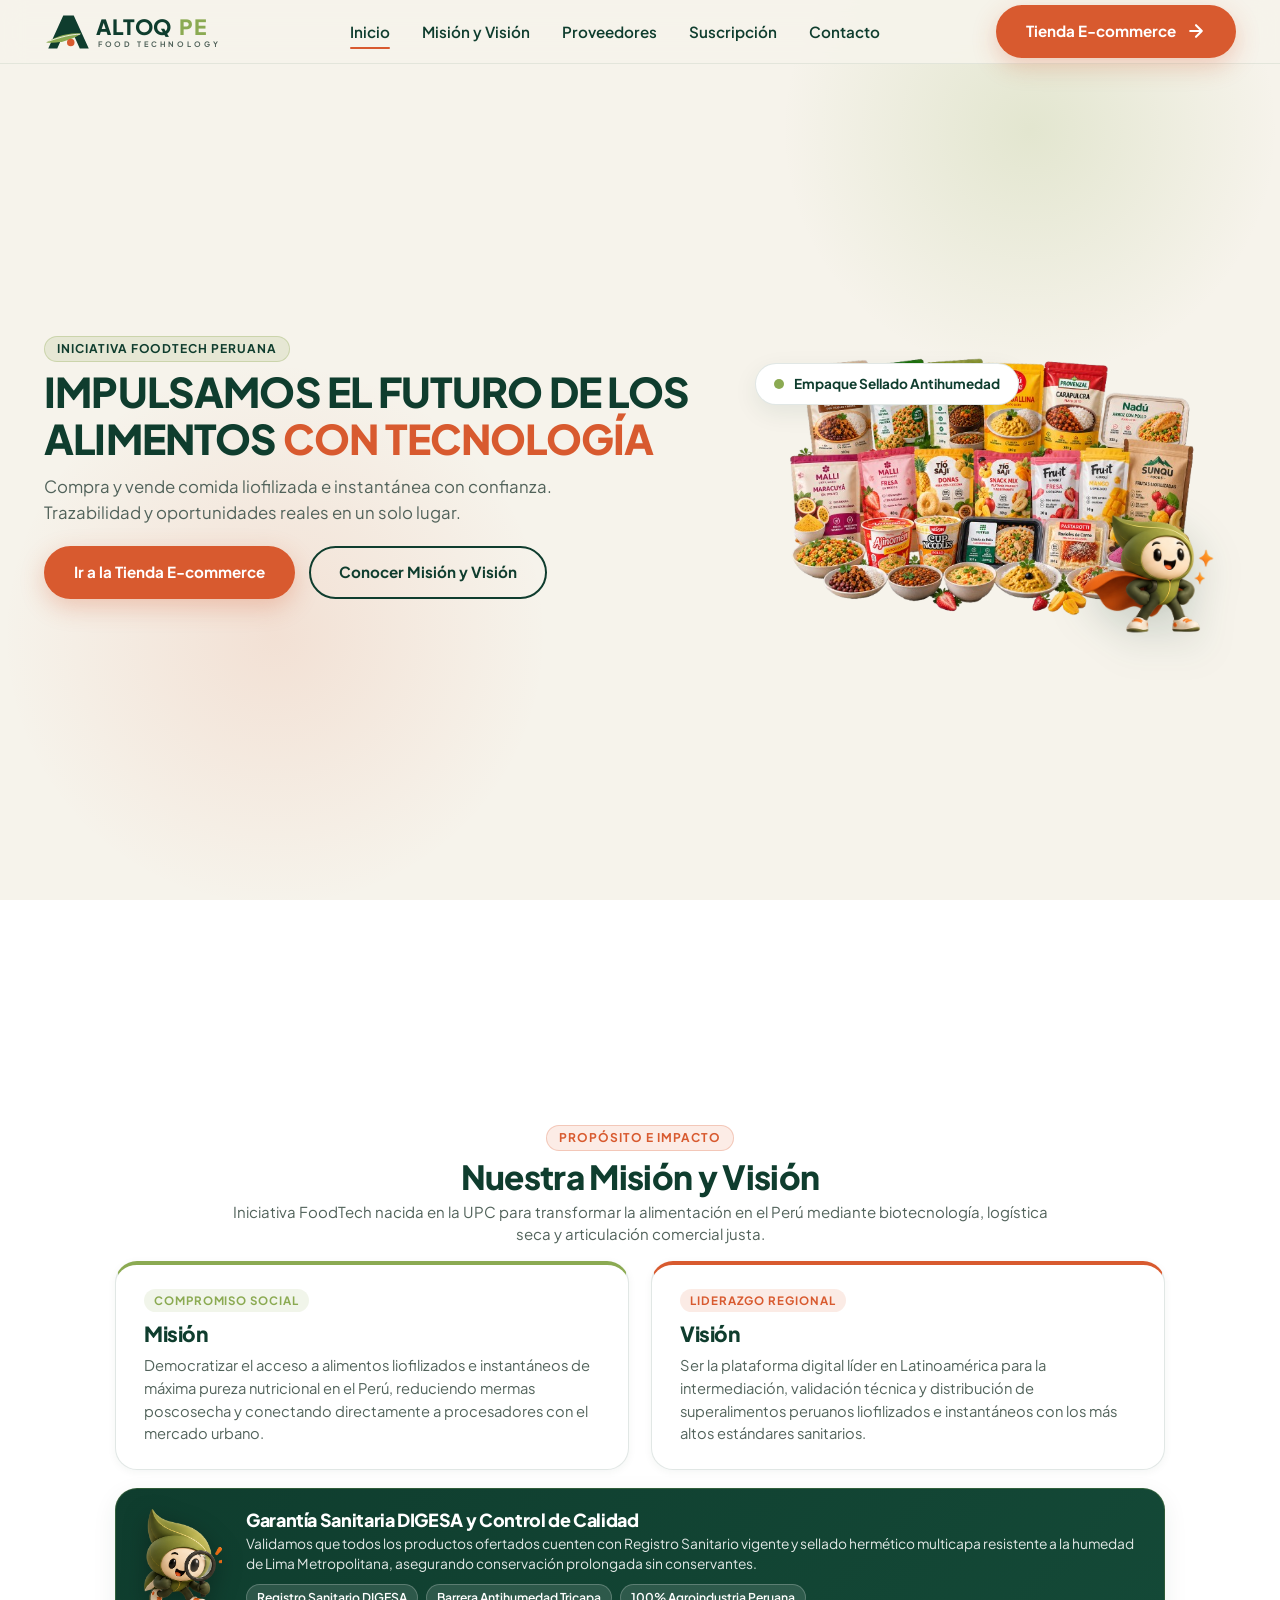
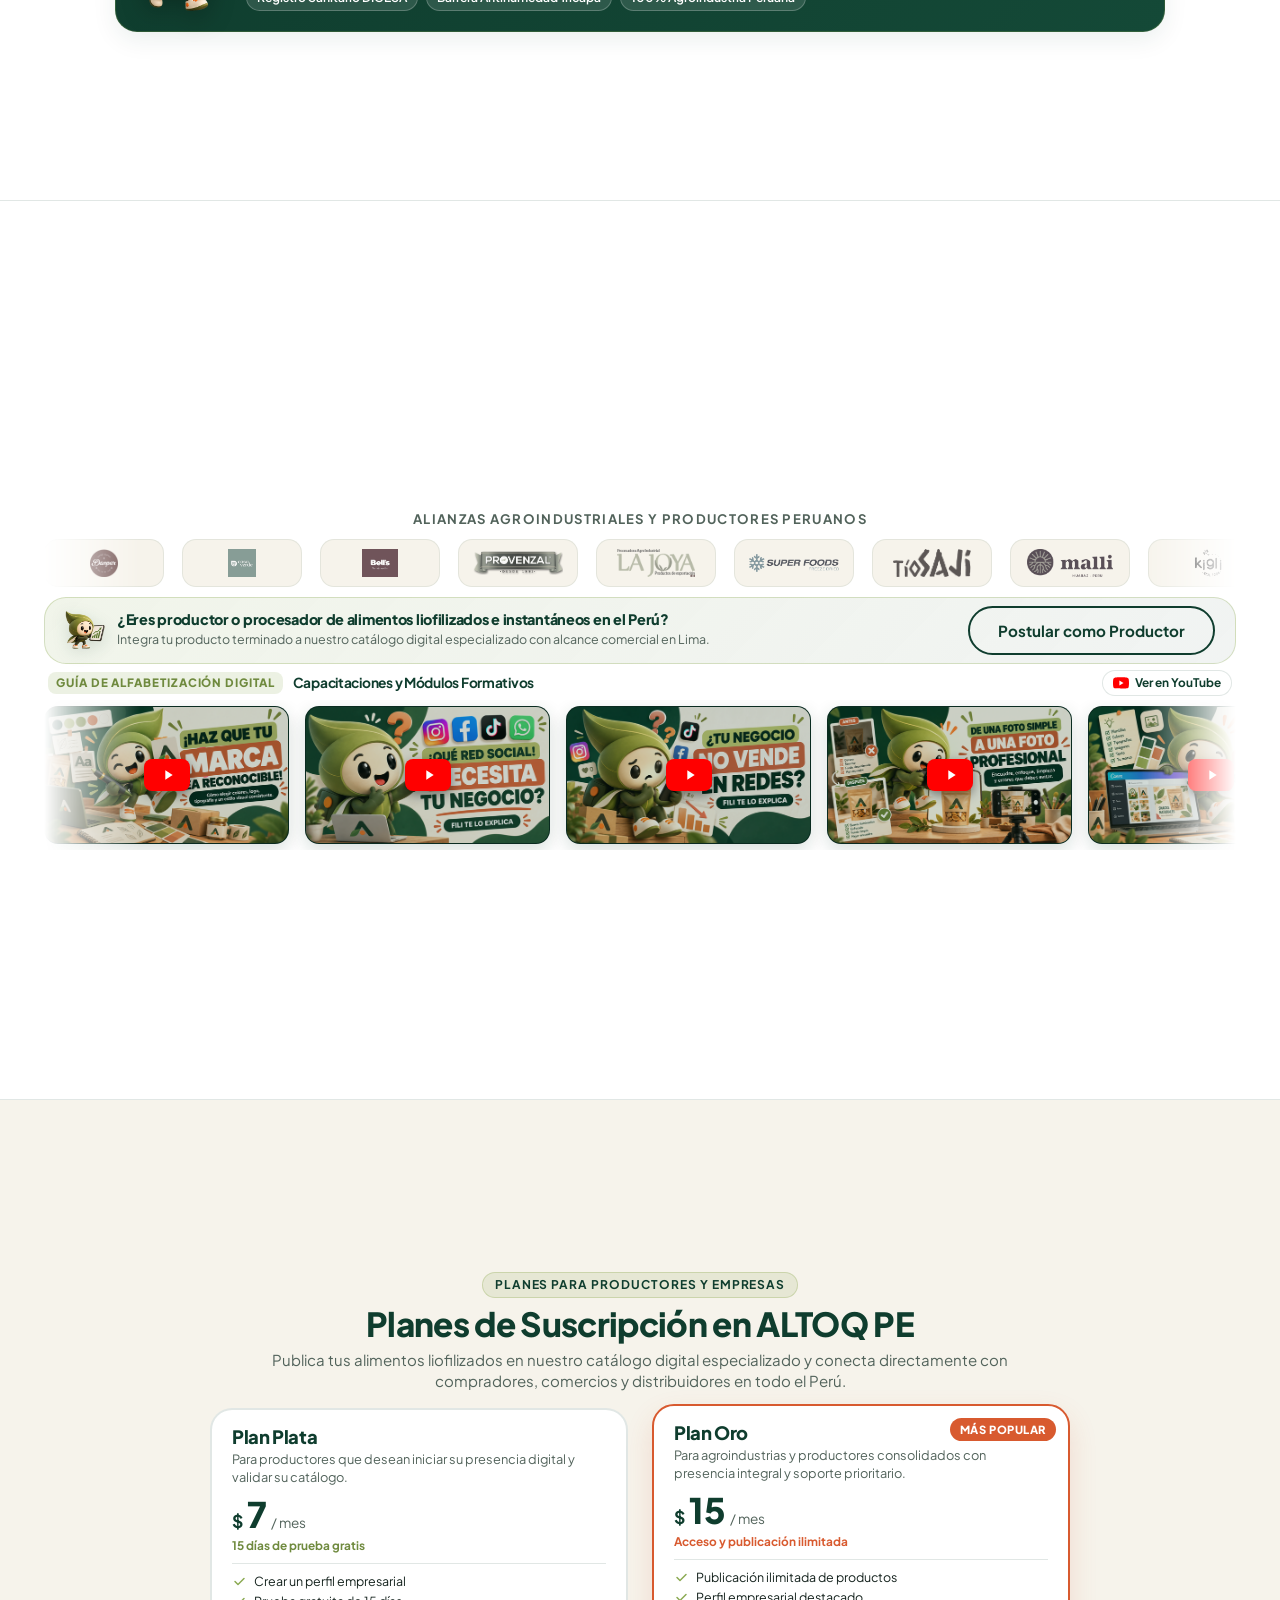
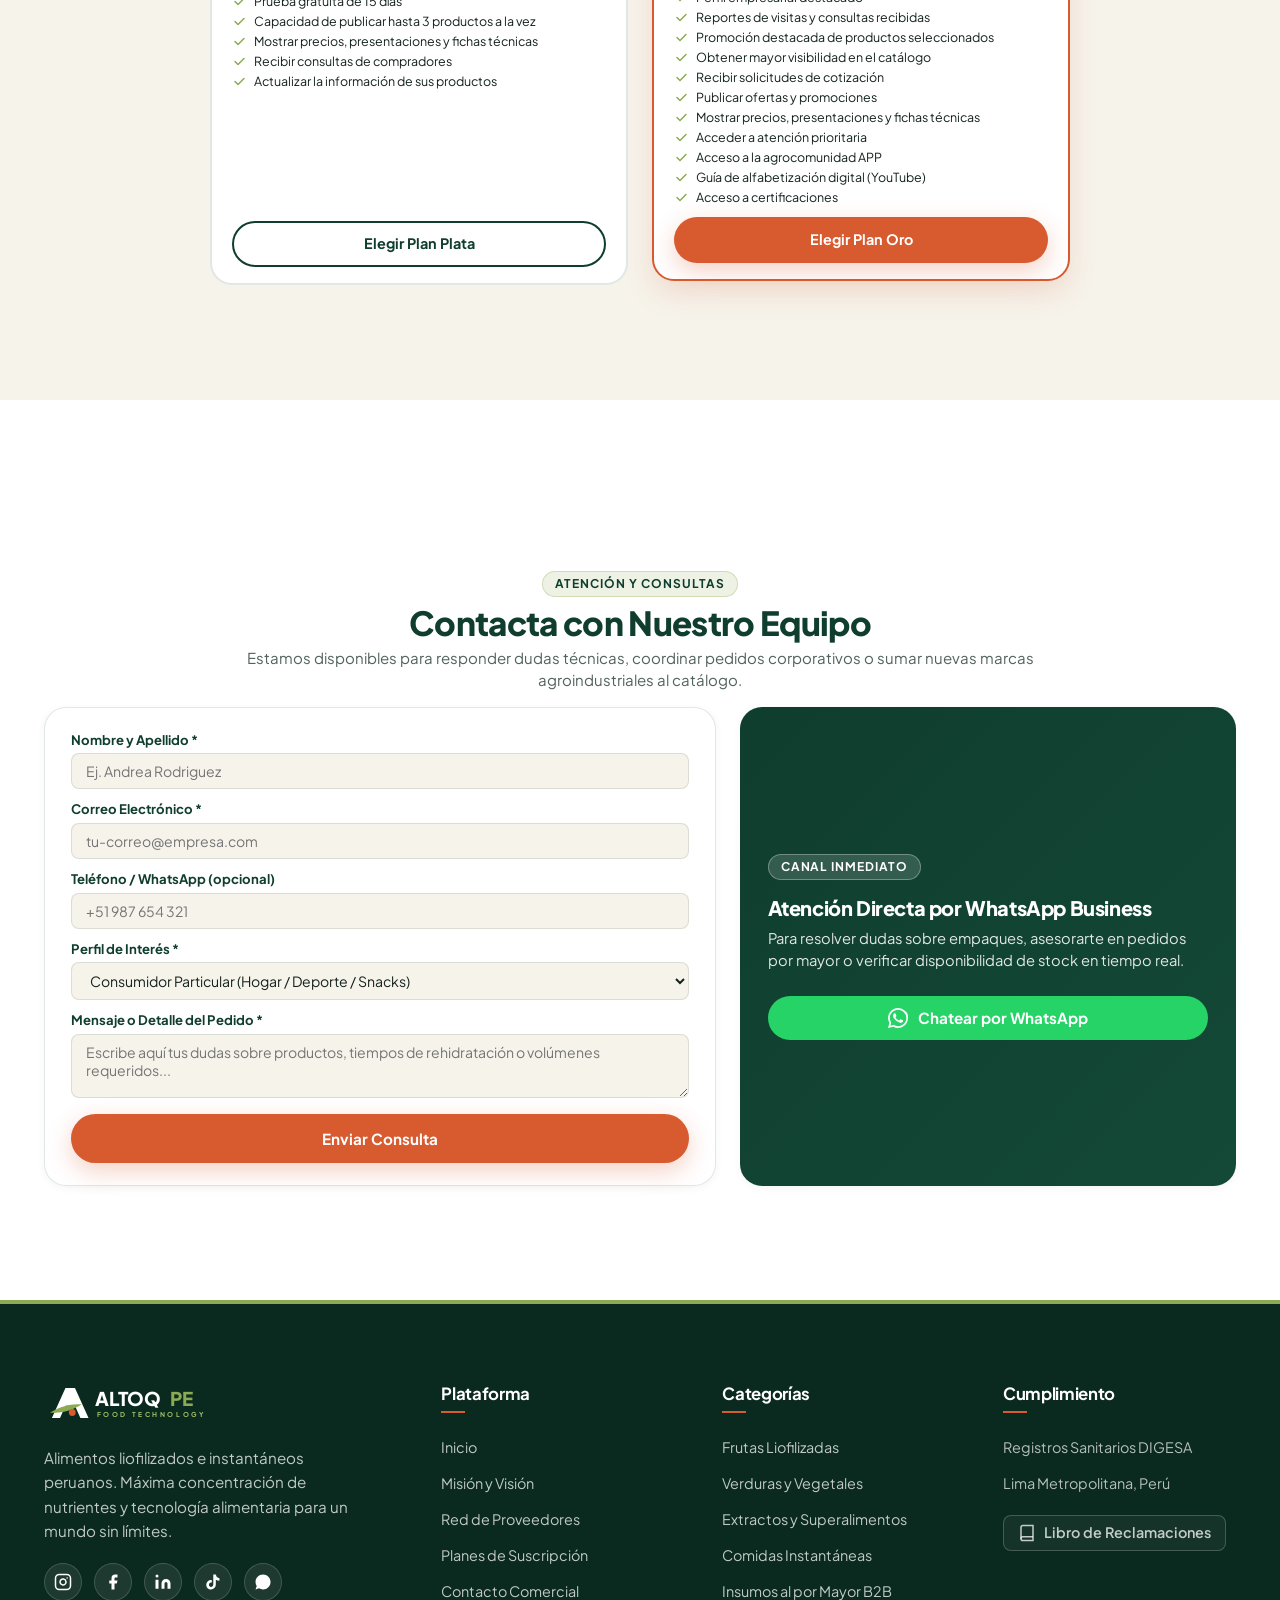
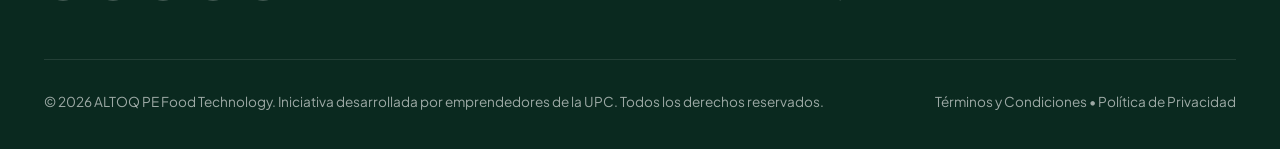
==== commit 1f3c8bca: "Remover modulo de Centro Operativo en Lima y optimizar tarjeta de contacto" ====
--- a/index.html
+++ b/index.html
@@ -7,10 +7,10 @@
   <meta name="description" content="Plataforma digital especializada en alimentos liofilizados e instantáneos en el Perú. Conectamos la mejor agroindustria nacional con hogares y empresas.">
   
   <!-- Estilos del Sistema de Diseño Oficial ALTOQ PE -->
-  <link rel="stylesheet" href="styles/variables.css?v=8">
-  <link rel="stylesheet" href="styles/main.css?v=8">
-  <link rel="stylesheet" href="styles/components.css?v=8">
-  <link rel="stylesheet" href="styles/marquee.css?v=8">
+  <link rel="stylesheet" href="styles/variables.css?v=9">
+  <link rel="stylesheet" href="styles/main.css?v=9">
+  <link rel="stylesheet" href="styles/components.css?v=9">
+  <link rel="stylesheet" href="styles/marquee.css?v=9">
 </head>
 <body>
 
@@ -531,18 +531,6 @@
                 <span>Chatear por WhatsApp</span>
               </button>
             </div>
-
-            <!-- Tarjeta de Cobertura y Operación en Lima con Fili -->
-            <div class="coverage-box-card">
-              <img src="assets/fili/fili-laptop.png" alt="Fili gestionando despachos en laptop ALTOQ PE" class="coverage-fili-img">
-              <div>
-                <h4 style="font-size: 1.15rem; color: var(--color-primary); margin-bottom: 6px;">Centro Operativo en Lima</h4>
-                <p style="font-size: 0.9rem; color: var(--color-text-muted);">
-                  Consolidamos pedidos desde nuestro punto de acopio seco y realizamos envíos con embalaje rígido protegido contra la humedad.
-                </p>
-              </div>
-            </div>
-
           </div>
 
         </div>
--- a/styles/components.css
+++ b/styles/components.css
@@ -635,32 +635,33 @@
 .contact-info-cards {
   display: flex;
   flex-direction: column;
-  gap: 14px;
-  justify-content: space-between;
+  height: 100%;
 }
 
 .whatsapp-box-card {
   background: linear-gradient(135deg, #0F3D2E, #144937);
   color: #FFFFFF;
   border-radius: var(--radius-lg);
-  padding: 20px 24px;
+  padding: 32px 28px;
   display: flex;
   flex-direction: column;
-  justify-content: space-between;
+  justify-content: center;
   box-shadow: var(--shadow-sm);
+  height: 100%;
 }
 
 .whatsapp-box-card h4 {
   color: #FFFFFF;
-  font-size: 1.15rem;
-  margin-bottom: 6px;
+  font-size: 1.25rem;
+  margin-top: 10px;
+  margin-bottom: 8px;
 }
 
 .whatsapp-box-card p {
-  color: rgba(255, 255, 255, 0.85);
-  font-size: 0.82rem;
-  line-height: 1.4;
-  margin-bottom: 14px;
+  color: rgba(255, 255, 255, 0.88);
+  font-size: 0.92rem;
+  line-height: 1.5;
+  margin-bottom: 24px;
 }
 
 .btn-whatsapp {
@@ -668,28 +669,13 @@
   color: #FFFFFF;
   border: none;
   font-weight: 700;
-  padding: 10px 20px;
+  padding: 12px 22px;
 }
 
 .btn-whatsapp:hover {
   background-color: #20BA5A;
   transform: translateY(-2px);
   box-shadow: 0 6px 16px rgba(37, 211, 102, 0.35);
-}
-
-.coverage-box-card {
-  background-color: var(--color-surface);
-  border-radius: var(--radius-lg);
-  border: 1px solid var(--color-border);
-  padding: 18px 22px;
-  display: flex;
-  align-items: center;
-  gap: 18px;
-}
-
-.coverage-fili-img {
-  width: 72px;
-  flex-shrink: 0;
 }
 
 /* Pie de Página (Footer) */
@@ -1074,17 +1060,7 @@
   }
 
   .whatsapp-box-card {
-    padding: 20px 16px;
-  }
-
-  .coverage-box-card {
-    flex-direction: column;
-    text-align: center;
-    padding: 18px 16px;
-  }
-
-  .coverage-fili-img {
-    margin: 0 auto 8px auto;
+    padding: 24px 18px;
   }
 }
 
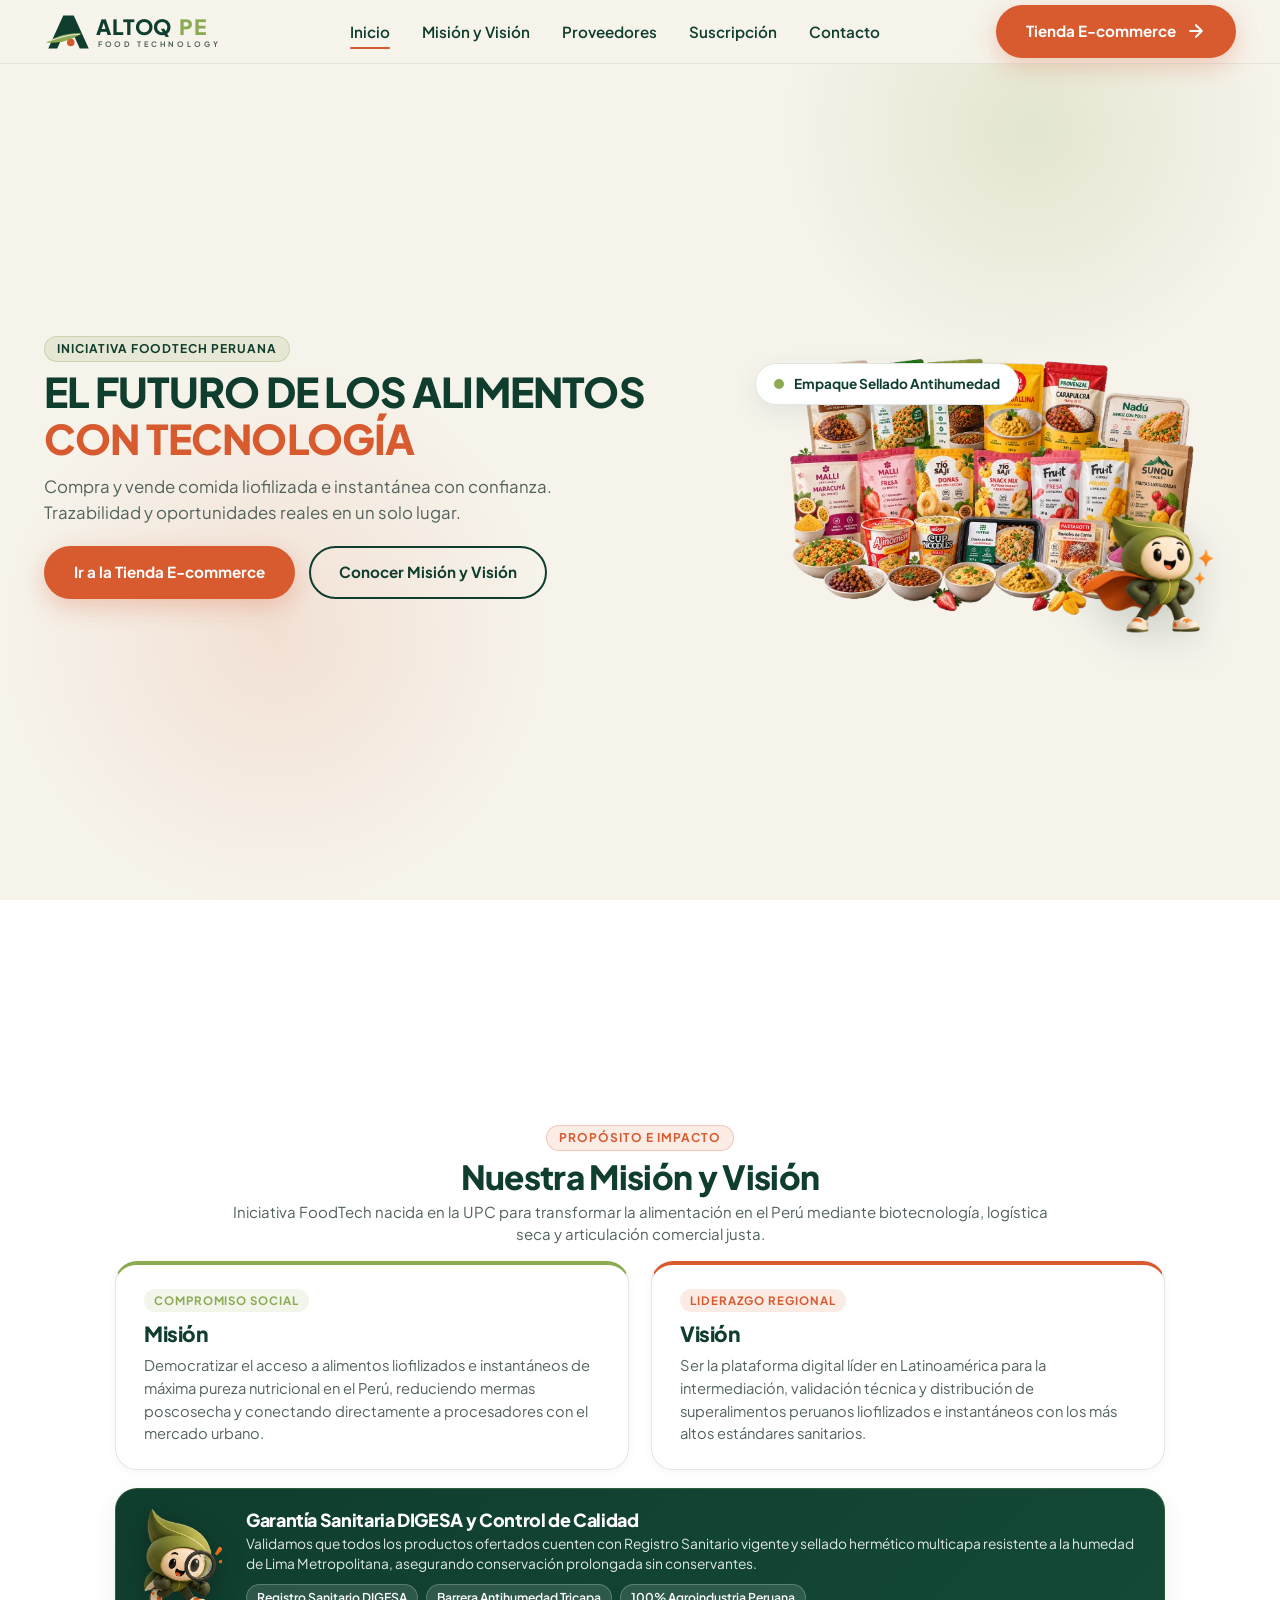
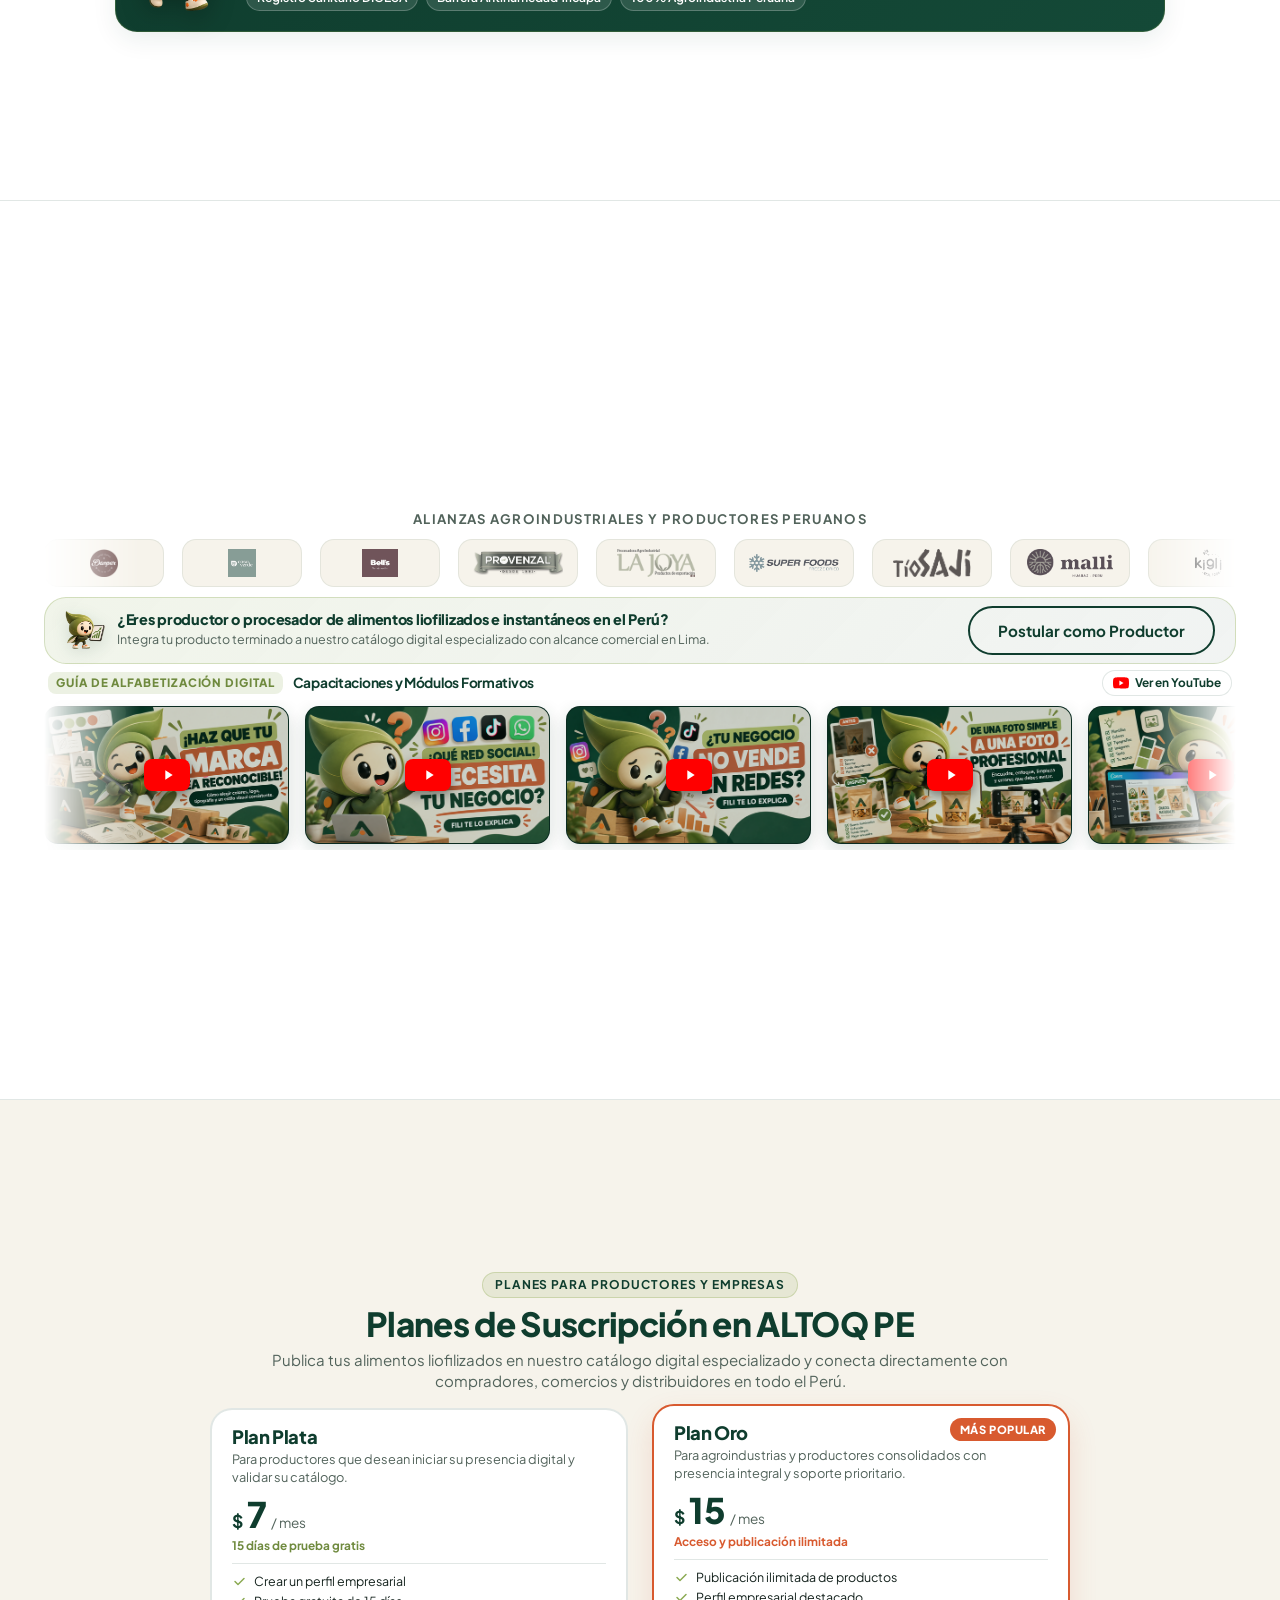
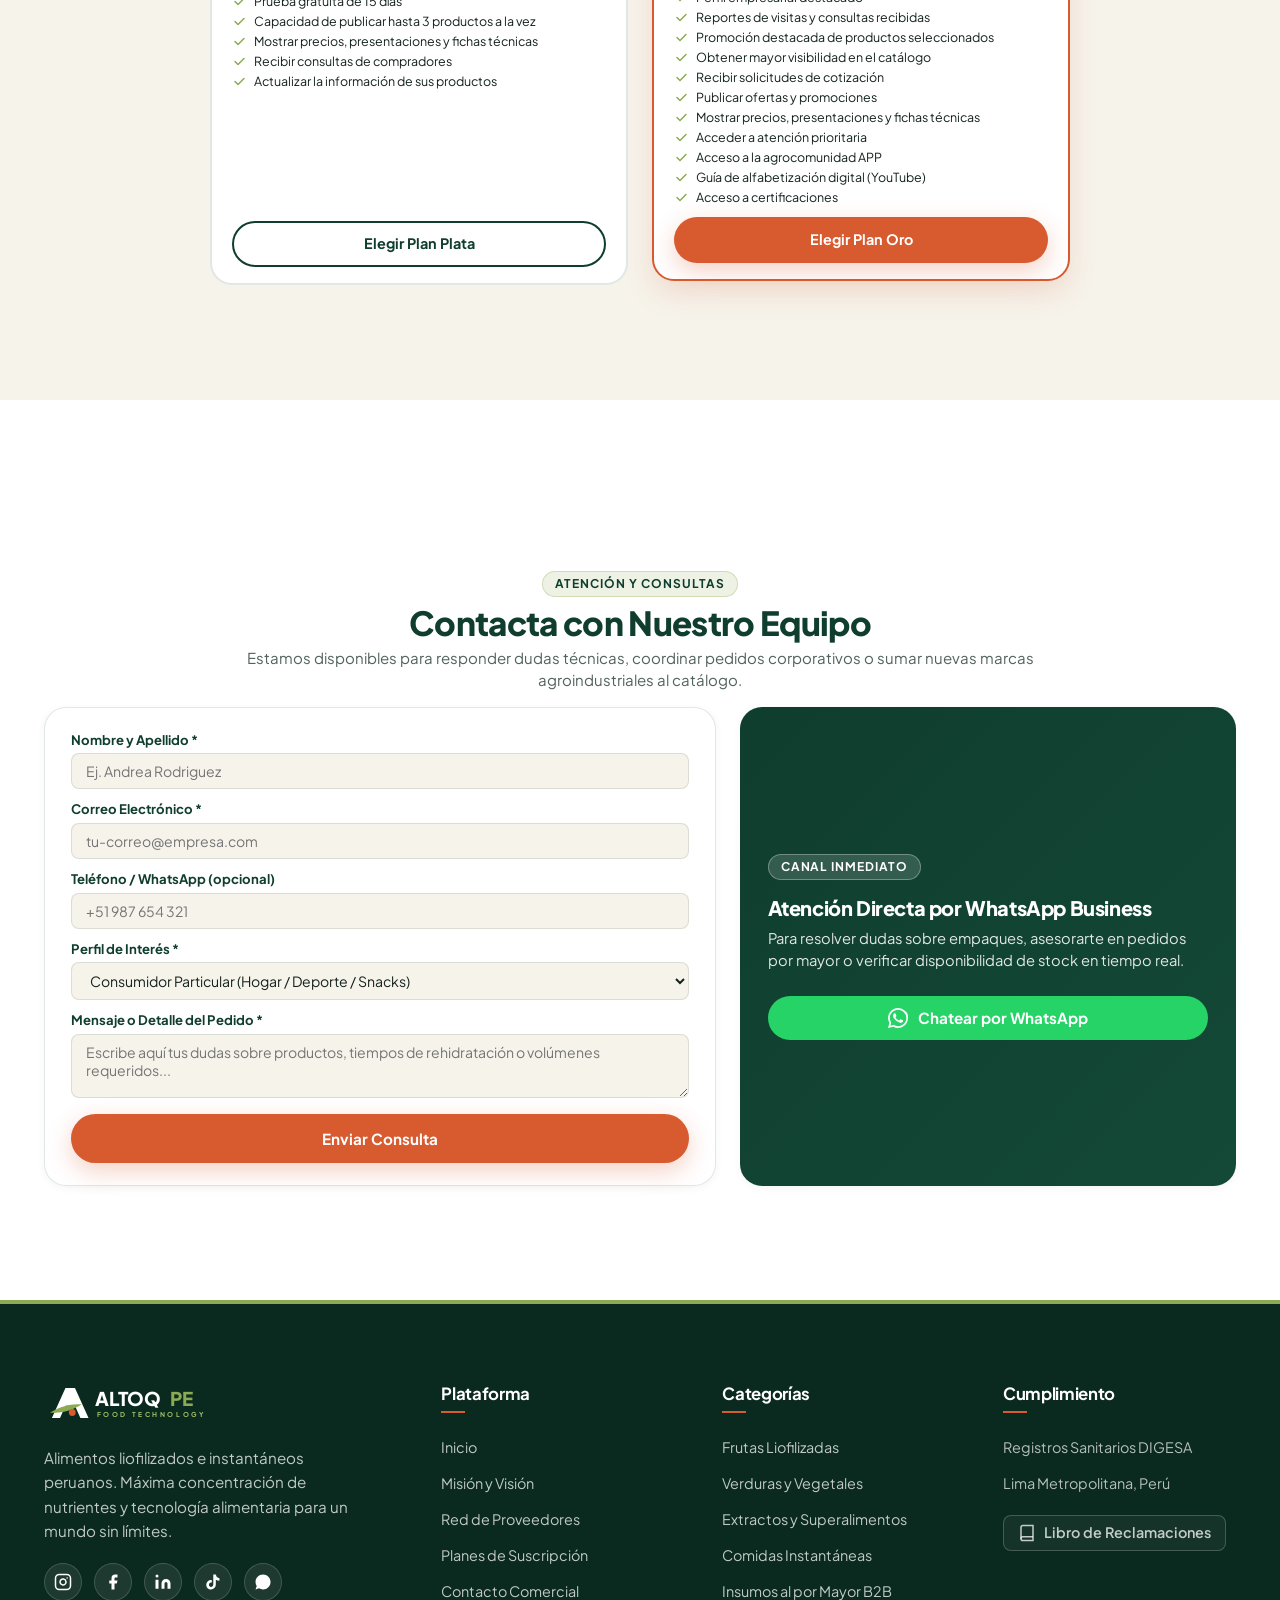
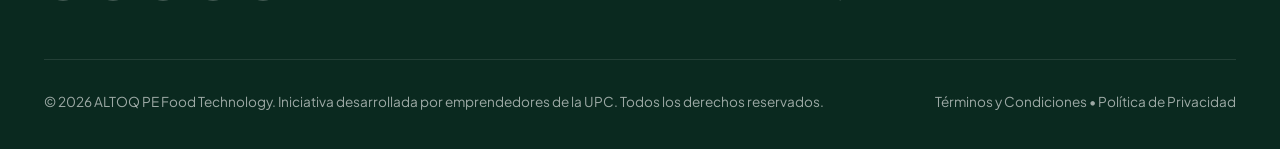
==== commit 8aa4f233: "feat: update hero tagline in index.html" ====
--- a/index.html
+++ b/index.html
@@ -83,7 +83,7 @@
           <div class="hero-content">
             <span class="section-tag">Iniciativa FoodTech Peruana</span>
             <h1 class="hero-tagline">
-              IMPULSAMOS EL FUTURO DE LOS ALIMENTOS <span class="text-accent">CON TECNOLOGÍA</span>
+              EL FUTURO DE LOS ALIMENTOS <span class="text-accent">CON TECNOLOGÍA</span>
             </h1>
             <p class="hero-subtitle">
               Compra y vende comida liofilizada e instantánea con confianza. Trazabilidad y oportunidades reales en un solo lugar.
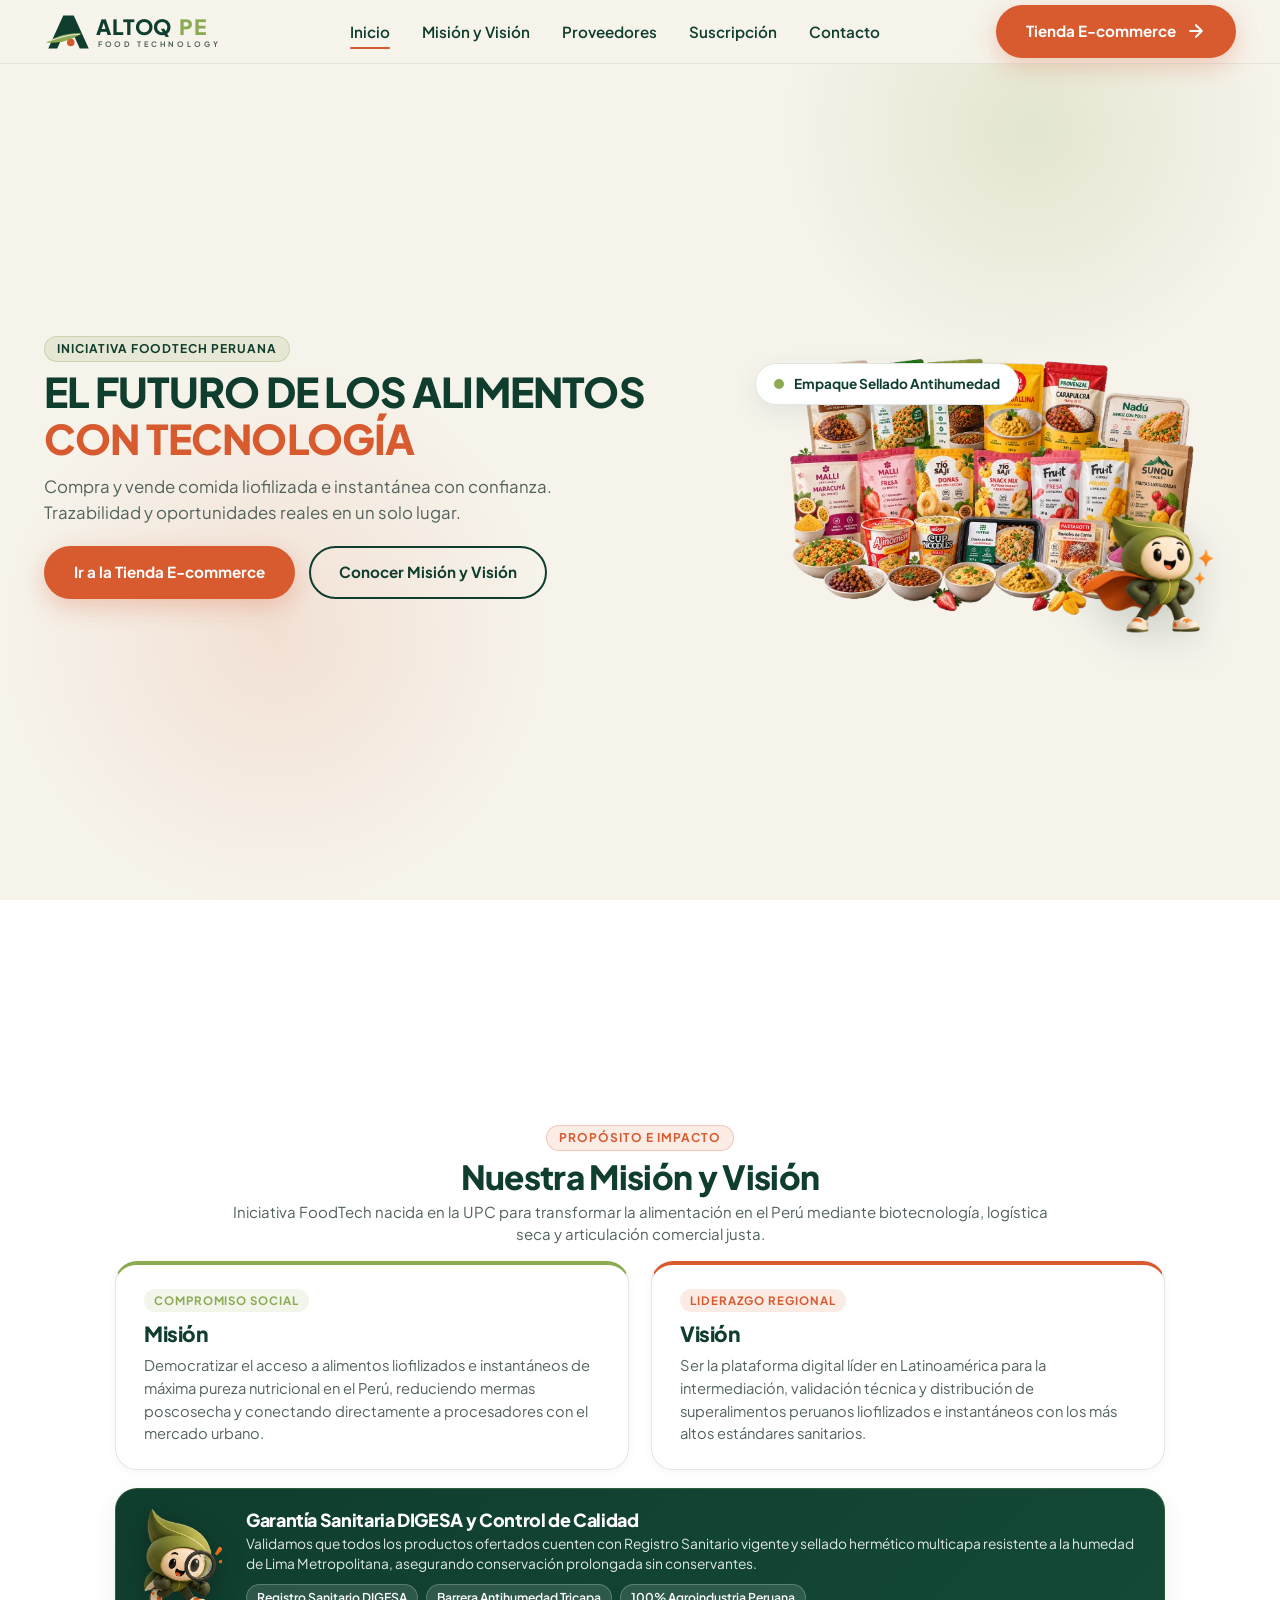
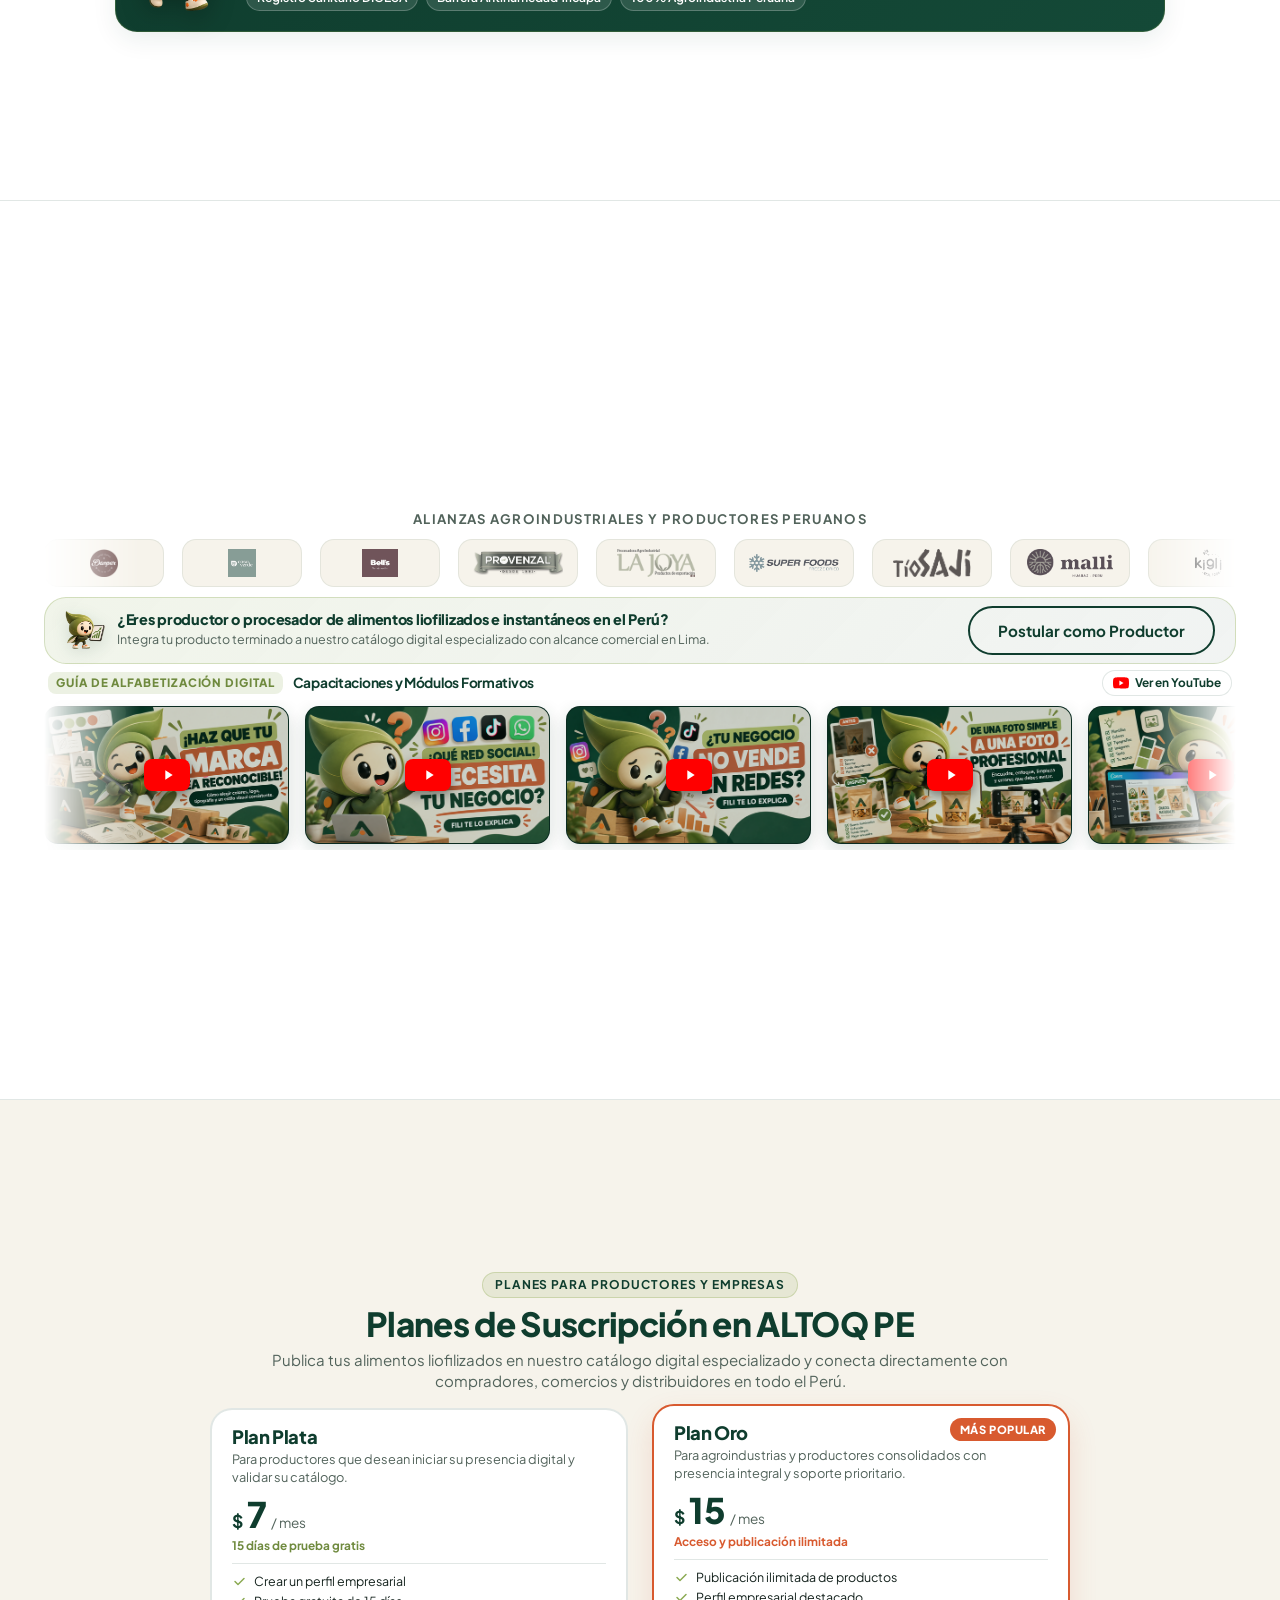
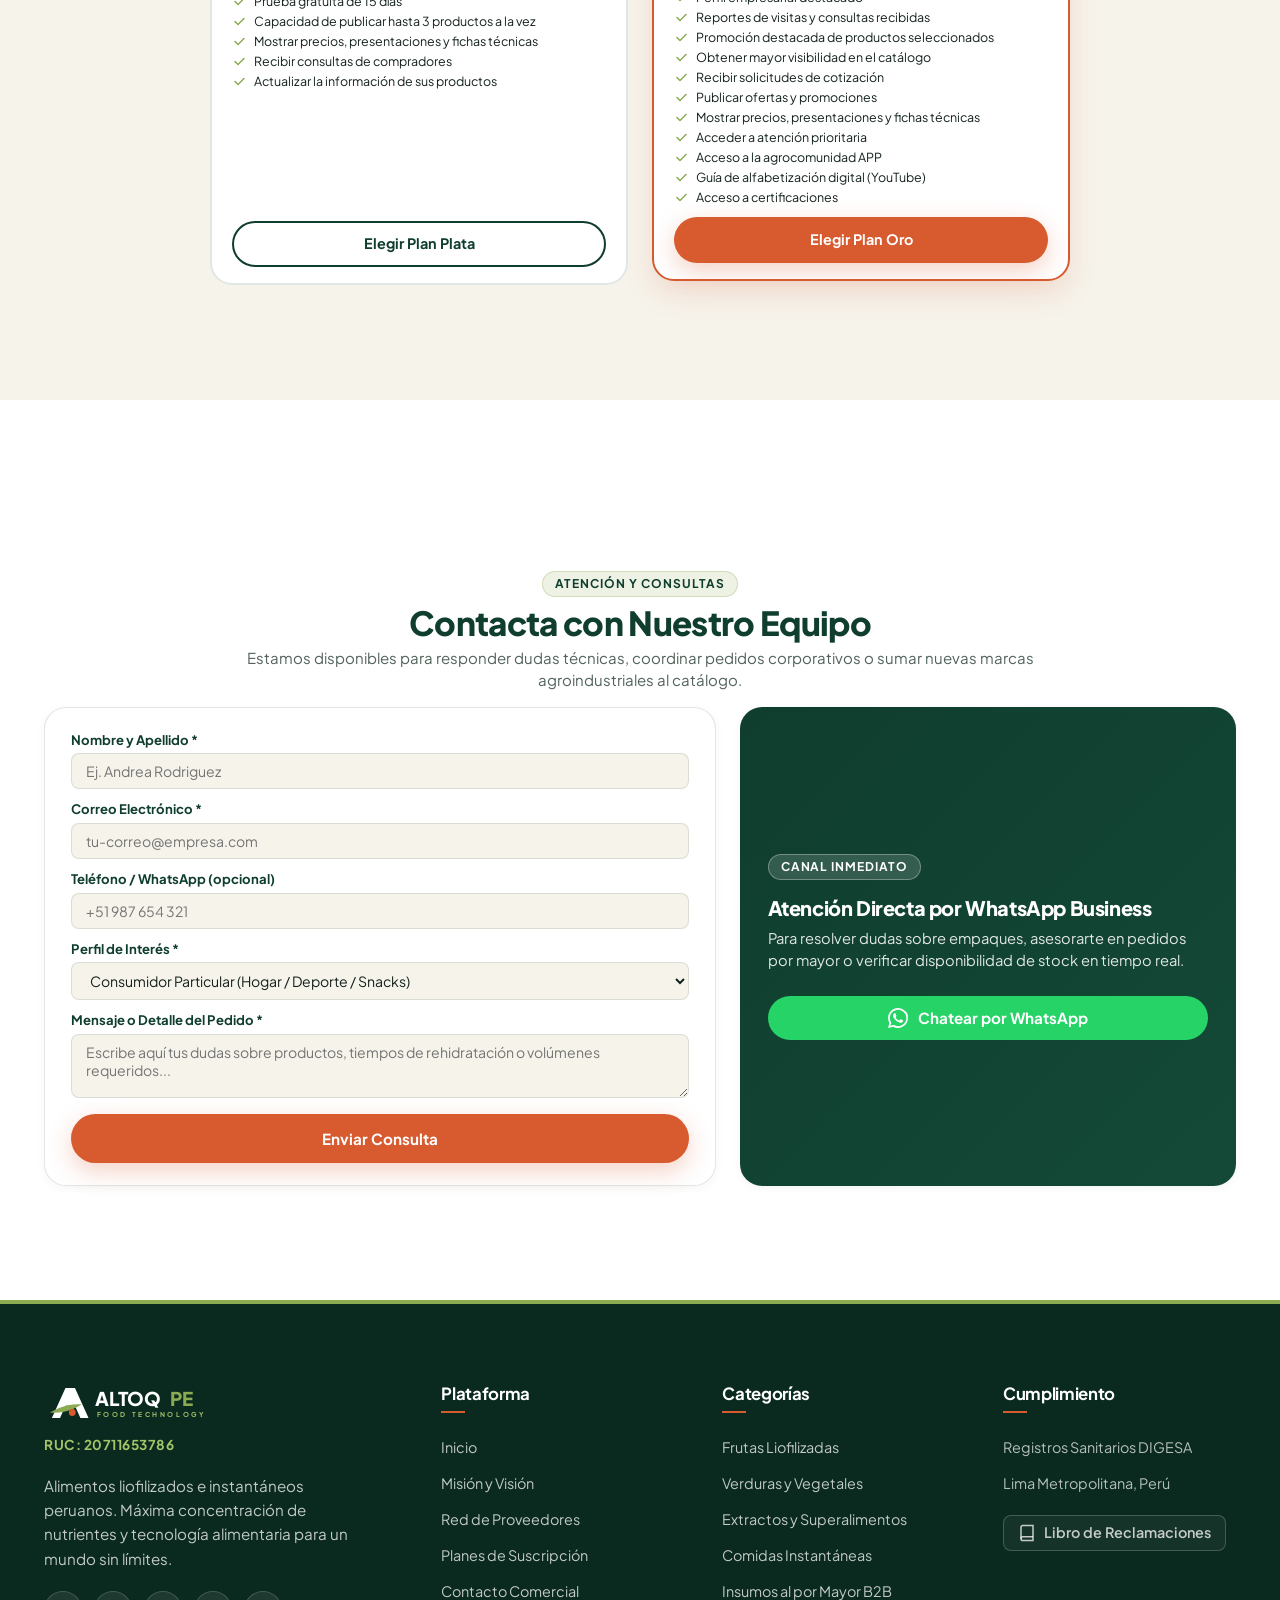
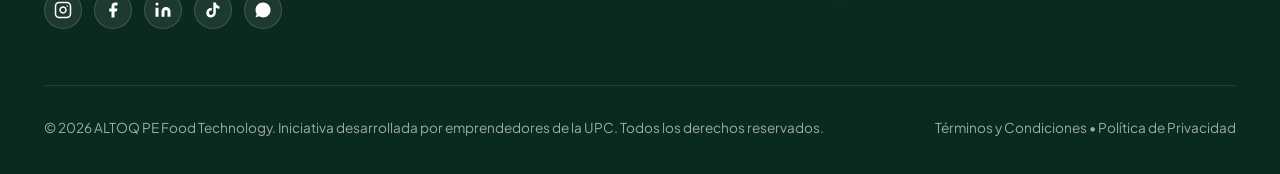
==== commit 8597c49e: "feat: add RUC 20711653786 to footer under logo and brand identity" ====
--- a/index.html
+++ b/index.html
@@ -557,6 +557,9 @@
             <text x="178" y="32" font-family="'Plus Jakarta Sans', sans-serif" font-size="28" font-weight="800" fill="#8BAA52">PE</text>
             <text x="70" y="48" font-family="'Plus Jakarta Sans', sans-serif" font-size="10" font-weight="700" letter-spacing="3.8" fill="#A4C468">FOOD TECHNOLOGY</text>
           </svg>
+          <p class="footer-ruc" style="font-size: 0.85rem; font-weight: 700; color: #A4C468; margin: 6px 0 10px 0; letter-spacing: 0.5px;">
+            RUC: 20711653786
+          </p>
           <p>
             Alimentos liofilizados e instantáneos peruanos. Máxima concentración de nutrientes y tecnología alimentaria para un mundo sin límites.
           </p>
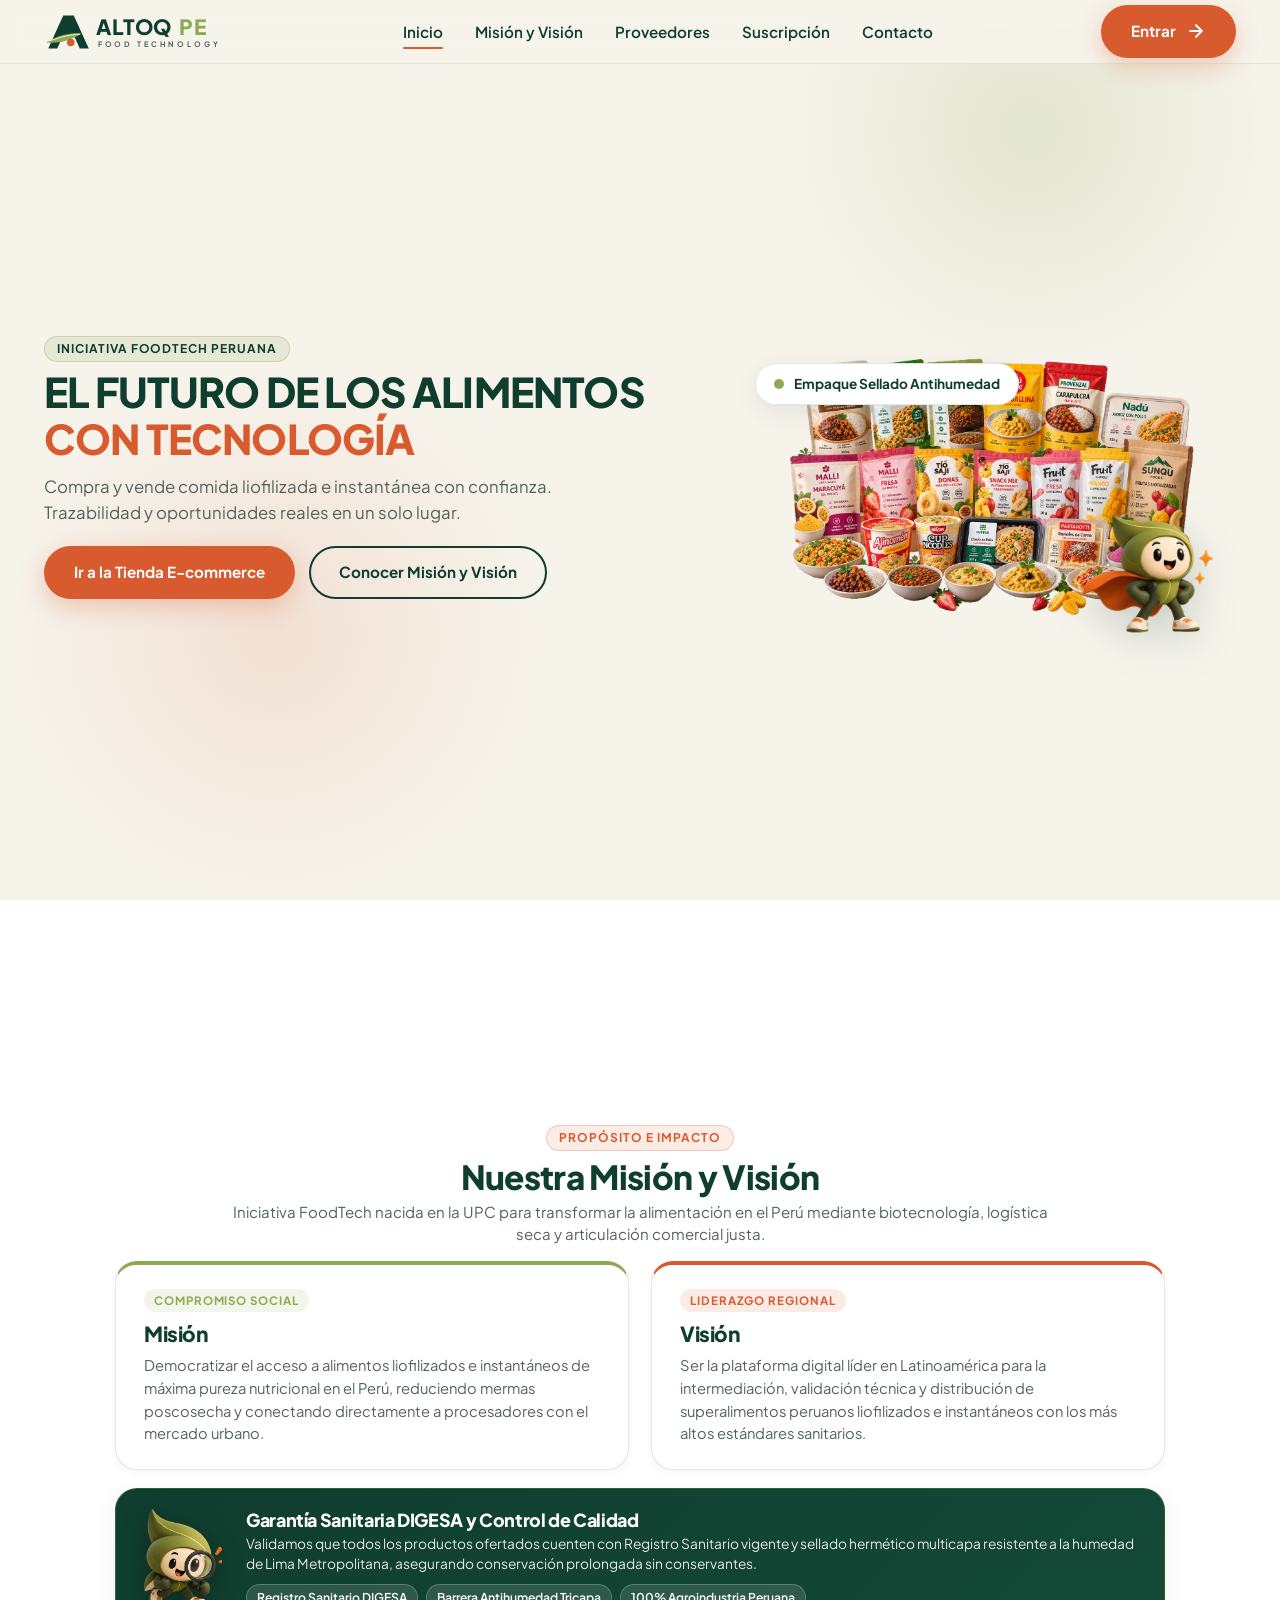
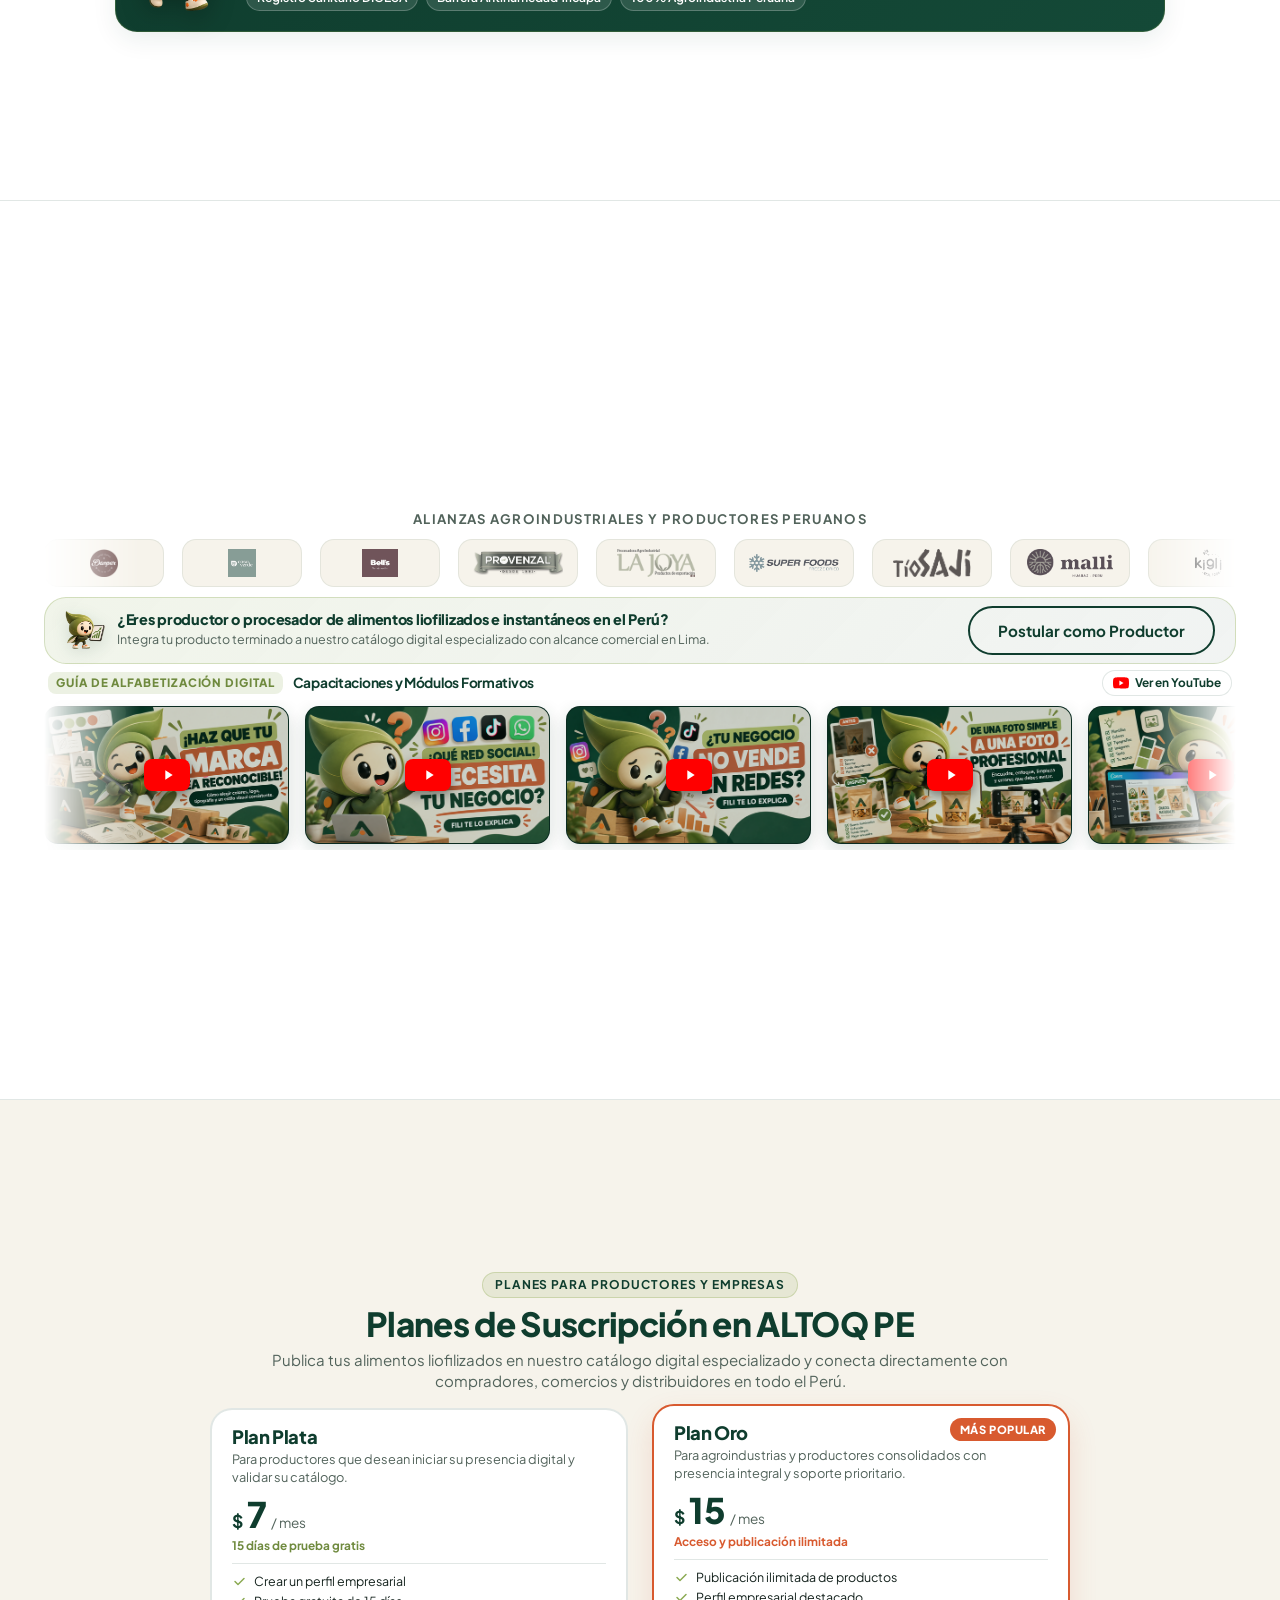
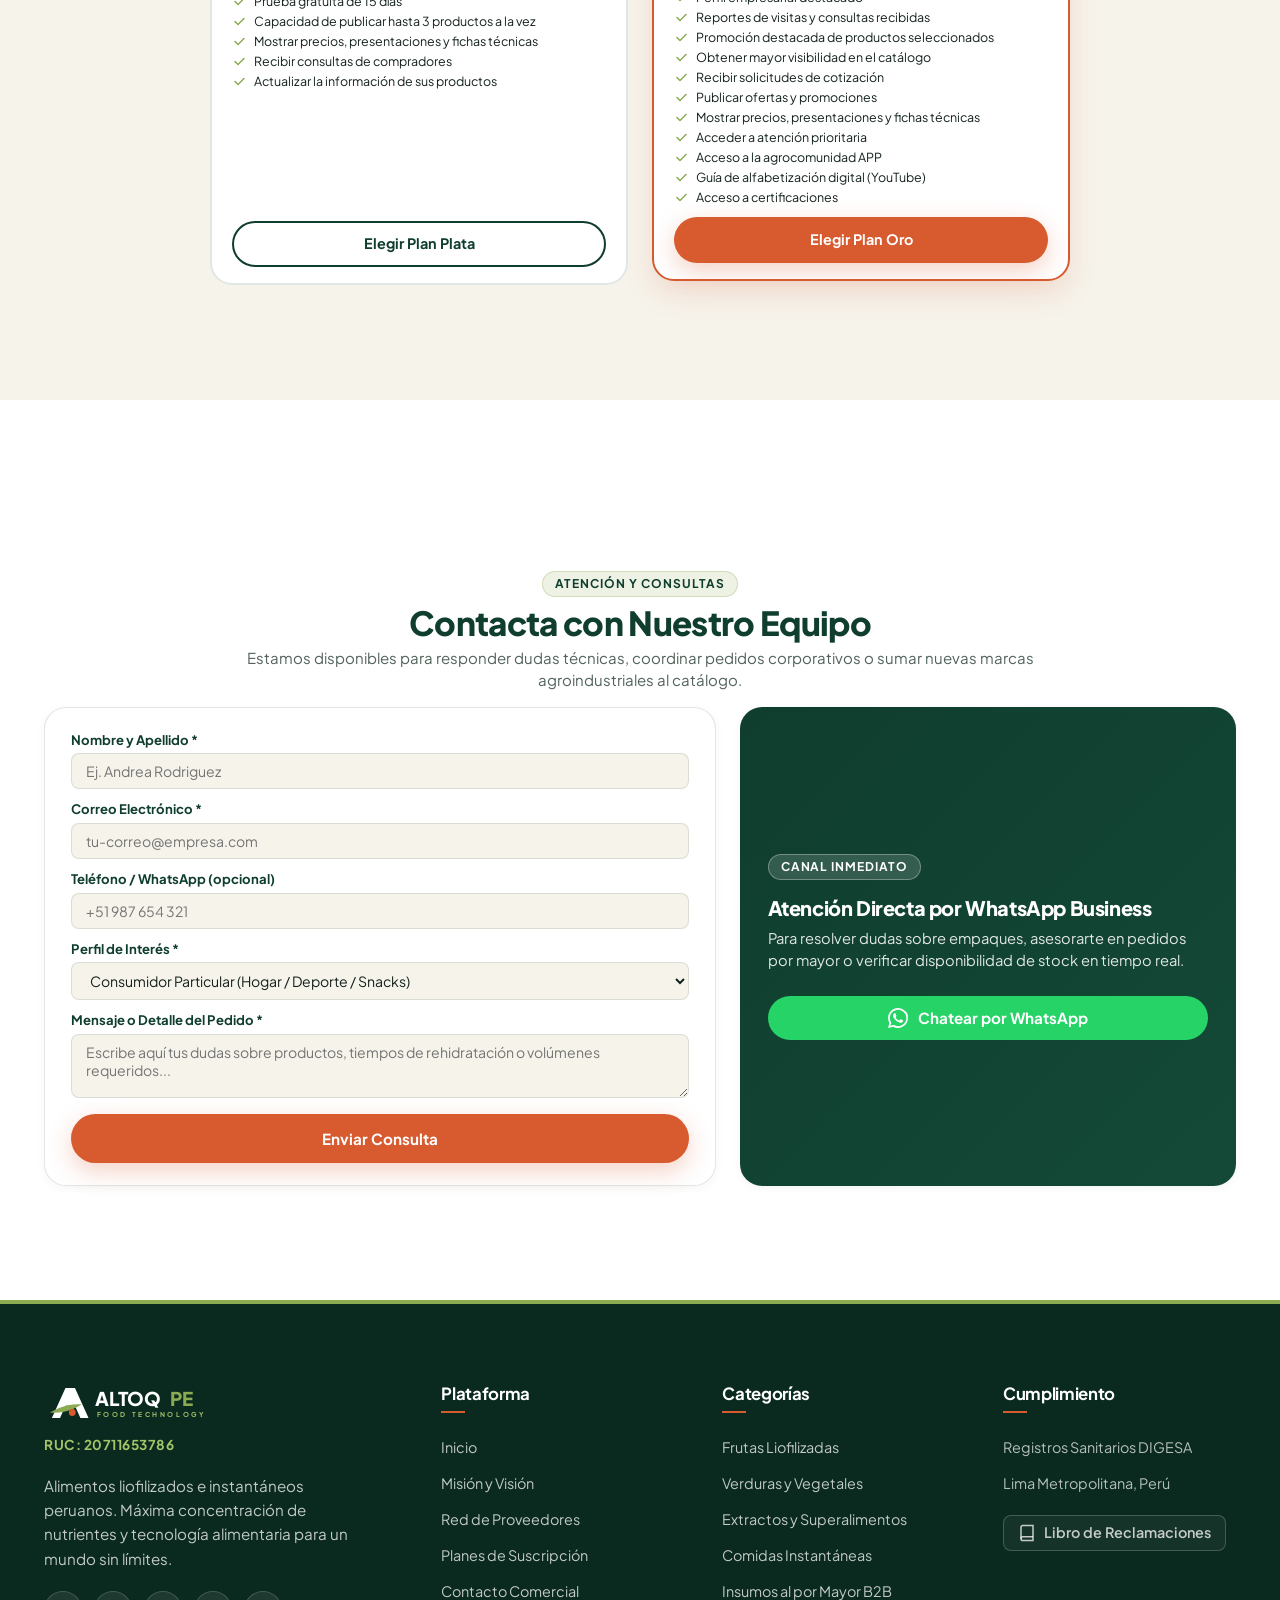
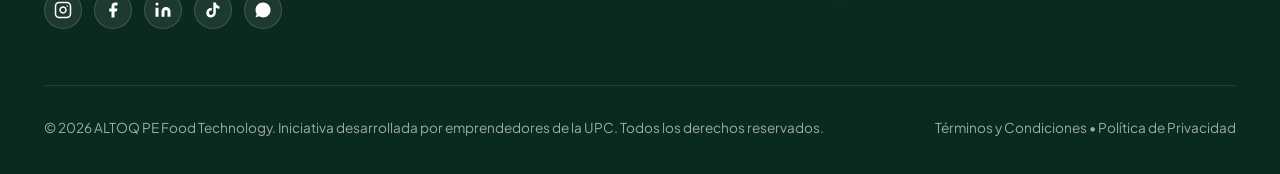
==== commit 6a770154: "fix: cambiar boton de navegacion a Entrar con enlace directo a login" ====
--- a/index.html
+++ b/index.html
@@ -52,10 +52,10 @@
         </ul>
       </nav>
 
-      <!-- Botón de Acción en Cabecera: E-commerce -->
+      <!-- Botón de Acción en Cabecera: Entrar -->
       <div class="nav-actions">
-        <a href="ecommerce.html" class="btn btn-primary">
-          <span>Tienda E-commerce</span>
+        <a href="https://altoqpe.vercel.app/login" class="btn btn-primary">
+          <span>Entrar</span>
           <svg class="btn-icon" viewBox="0 0 24 24">
             <path d="M5 12h14M12 5l7 7-7 7" stroke="currentColor" stroke-width="2.5" stroke-linecap="round" stroke-linejoin="round" fill="none"/>
           </svg>
@@ -90,7 +90,7 @@
             </p>
 
             <div class="hero-cta-group">
-              <a href="ecommerce.html" class="btn btn-primary">
+              <a href="https://altoqpe.vercel.app" class="btn btn-primary">
                 <span>Ir a la Tienda E-commerce</span>
               </a>
               <a href="#mision-vision" class="btn btn-secondary">
--- a/styles/main.css
+++ b/styles/main.css
@@ -13,12 +13,19 @@
 
 html {
   scroll-behavior: smooth;
+  scroll-snap-type: y proximity;
   font-size: 16px;
   -webkit-font-smoothing: antialiased;
   -moz-osx-font-smoothing: grayscale;
   min-height: 100%;
   overflow-x: hidden;
   max-width: 100%;
+}
+
+@media (max-width: 767px) {
+  html {
+    scroll-snap-type: none;
+  }
 }
 
 body {
@@ -80,45 +87,35 @@
   display: block;
 }
 
-/* Secciones con fluidez adaptativa natural */
+/* Secciones en Encuadre (Full Viewport Fit por Secciones) */
 .section {
   position: relative;
   box-sizing: border-box;
-  scroll-margin-top: var(--header-height);
-  padding: 48px 0;
-  overflow: hidden;
+  scroll-margin-top: 0;
+  min-height: 100vh;
+  padding: calc(var(--header-height) + 12px) 0 20px 0;
   display: flex;
   flex-direction: column;
-  justify-content: flex-start;
-}
-
-/* Encuadre de pantalla completa exclusivo para pantallas amplias con suficiente altura */
-@media (min-width: 992px) and (min-height: 800px) {
-  html {
-    scroll-snap-type: y proximity;
+  justify-content: center;
+  scroll-snap-align: start;
+}
+
+.section > .container {
+  margin-top: auto;
+  margin-bottom: auto;
+}
+
+@media (max-width: 767px) {
+  .section {
+    min-height: auto;
+    padding: calc(var(--header-height) + 16px) 0 32px 0;
+    justify-content: flex-start;
+    scroll-snap-align: none;
   }
 
-  .section {
-    min-height: 100vh;
-    padding: calc(var(--header-height) + 16px) 0 24px 0;
-    justify-content: center;
-    scroll-snap-align: start;
-  }
-
-  .section > .container {
-    margin-top: auto;
-    margin-bottom: auto;
-  }
-}
-
-@media (max-width: 480px) {
   .container {
     padding-left: 16px;
     padding-right: 16px;
-  }
-
-  .section {
-    padding: 36px 0;
   }
 }
 
--- a/styles/components.css
+++ b/styles/components.css
@@ -168,28 +168,31 @@
   border-color: rgba(15, 61, 46, 0.2);
 }
 
-/* Seccion Inicio (Hero) con adaptabilidad fluida */
+/* Seccion Inicio (Hero) con adaptabilidad fluida y encuadre por seccion */
 .hero-wrapper {
   position: relative;
   box-sizing: border-box;
-  padding: calc(var(--header-height) + 24px) 0 40px 0;
+  scroll-margin-top: 0;
+  min-height: 100vh;
+  padding: calc(var(--header-height) + 12px) 0 20px 0;
   overflow: hidden;
   display: flex;
   flex-direction: column;
-  justify-content: flex-start;
-}
-
-@media (min-width: 992px) and (min-height: 800px) {
+  justify-content: center;
+  scroll-snap-align: start;
+}
+
+.hero-wrapper > .container {
+  margin-top: auto;
+  margin-bottom: auto;
+}
+
+@media (max-width: 767px) {
   .hero-wrapper {
-    min-height: 100vh;
-    padding: calc(var(--header-height) + 12px) 0 20px 0;
-    justify-content: center;
-    scroll-snap-align: start;
-  }
-
-  .hero-wrapper > .container {
-    margin-top: auto;
-    margin-bottom: auto;
+    min-height: auto;
+    padding: calc(var(--header-height) + 24px) 0 40px 0;
+    justify-content: flex-start;
+    scroll-snap-align: none;
   }
 }
 
--- a/styles/marquee.css
+++ b/styles/marquee.css
@@ -7,28 +7,30 @@
 .providers-section {
   position: relative;
   box-sizing: border-box;
-  scroll-margin-top: var(--header-height);
-  padding: 44px 0;
+  scroll-margin-top: 0;
+  min-height: 100vh;
+  padding: calc(var(--header-height) + 12px) 0 20px 0;
   background-color: var(--color-surface);
   border-top: 1px solid var(--color-border);
   border-bottom: 1px solid var(--color-border);
   overflow: hidden;
   display: flex;
   flex-direction: column;
-  justify-content: flex-start;
-}
-
-@media (min-width: 992px) and (min-height: 800px) {
+  justify-content: center;
+  scroll-snap-align: start;
+}
+
+.providers-section > .container {
+  margin-top: auto;
+  margin-bottom: auto;
+}
+
+@media (max-width: 767px) {
   .providers-section {
-    min-height: 100vh;
-    padding: calc(var(--header-height) + 12px) 0 20px 0;
-    justify-content: center;
-    scroll-snap-align: start;
-  }
-
-  .providers-section > .container {
-    margin-top: auto;
-    margin-bottom: auto;
+    min-height: auto;
+    padding: 44px 0;
+    justify-content: flex-start;
+    scroll-snap-align: none;
   }
 }
 
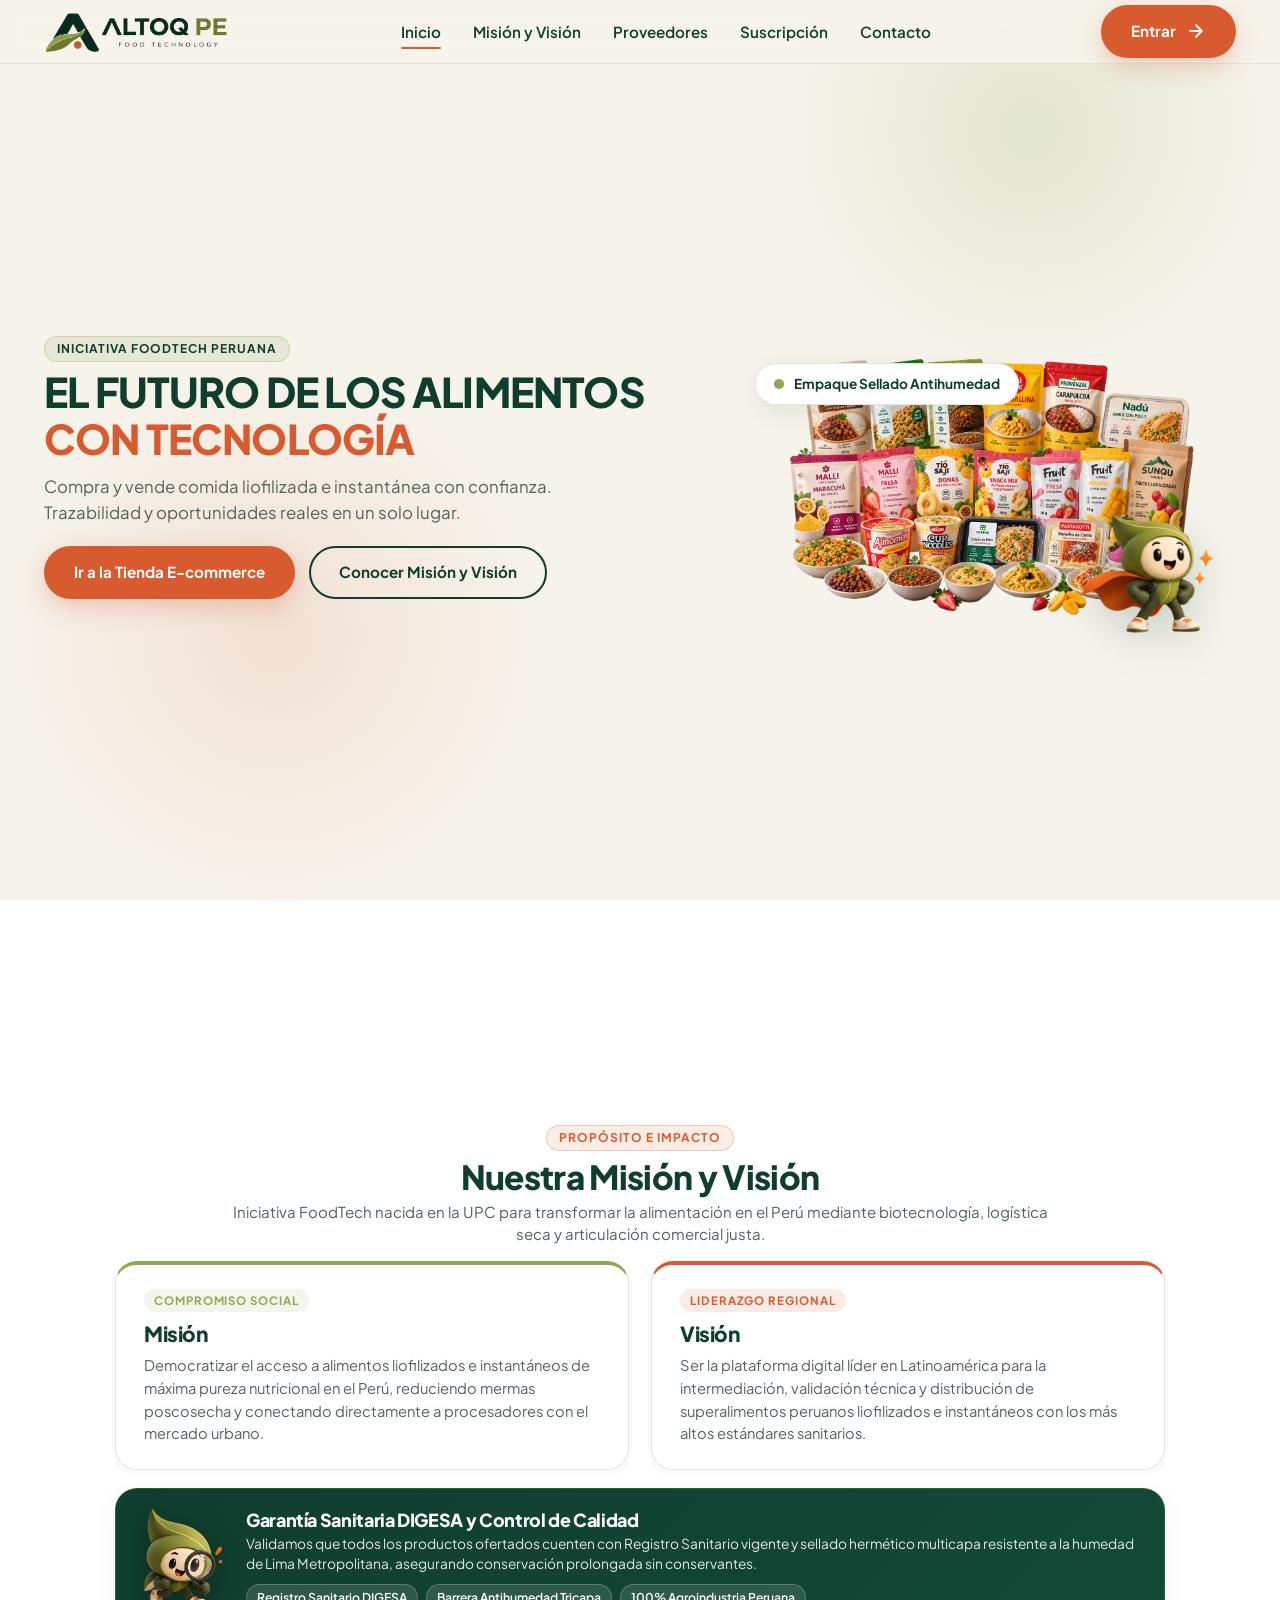
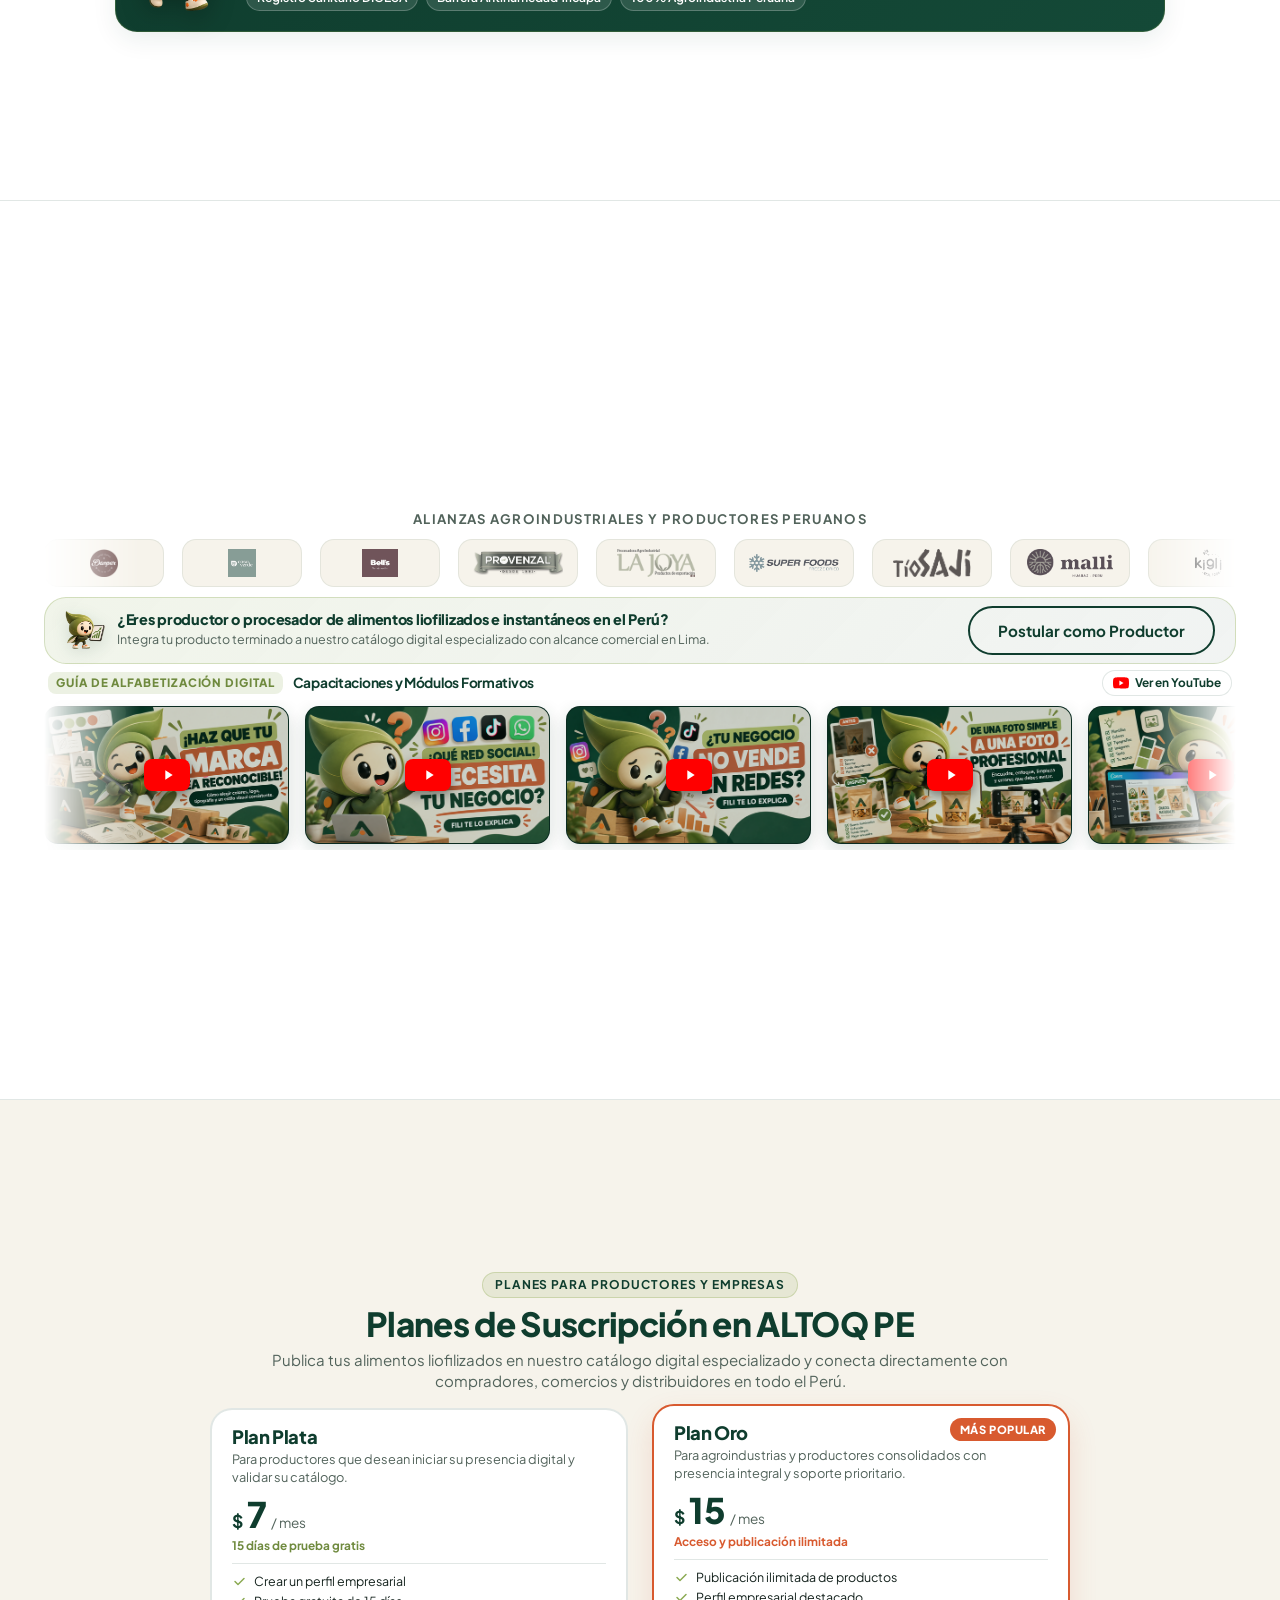
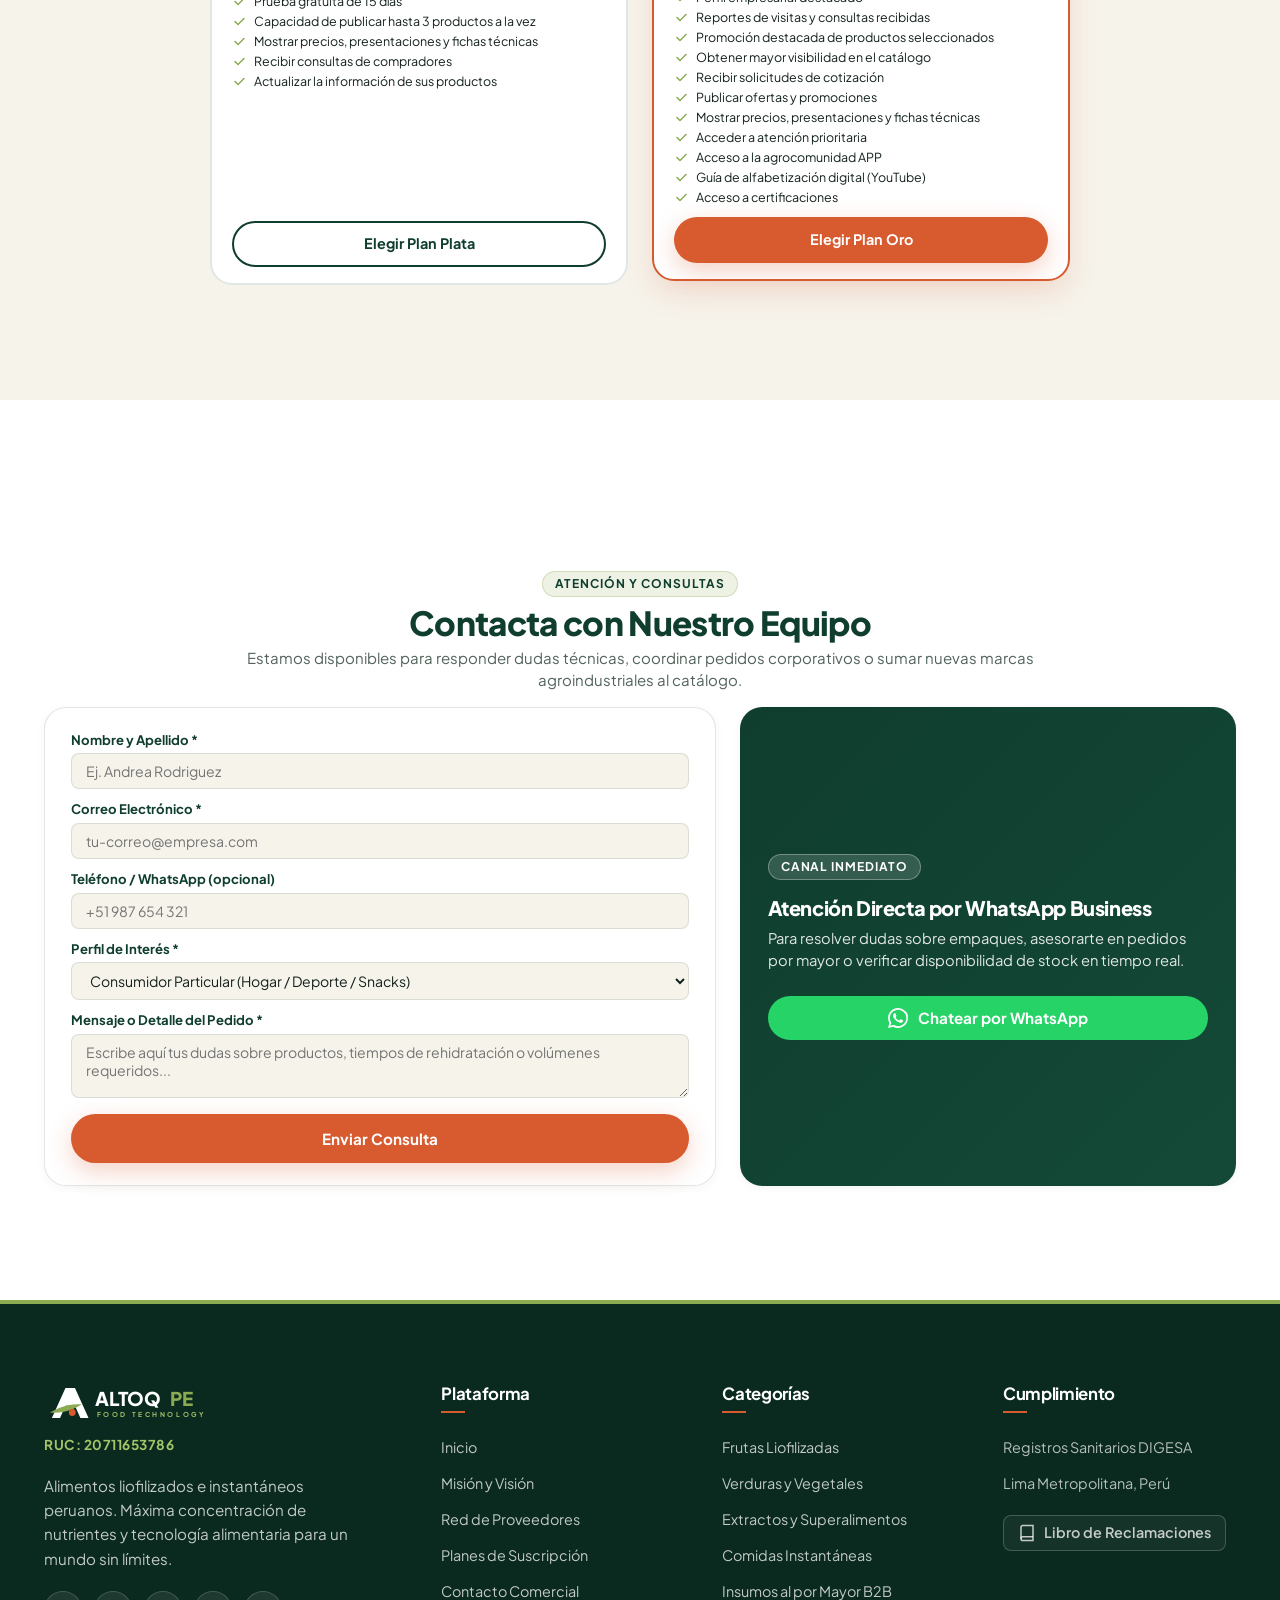
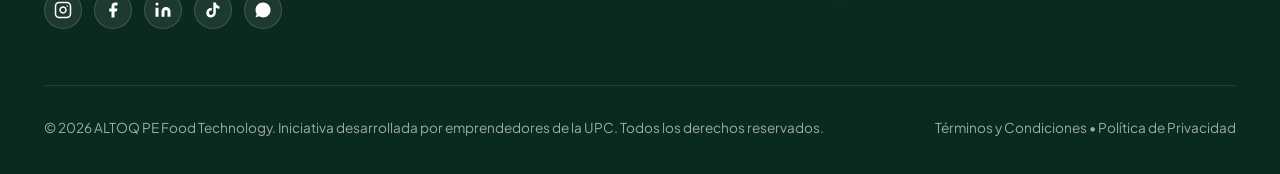
==== commit 9da7578c: "feat: actualizar logotipo institucional oficial en cabeceras de landing y catalogo" ====
--- a/index.html
+++ b/index.html
@@ -24,21 +24,8 @@
   <header class="header-nav" id="headerNav">
     <div class="container nav-container">
       <a href="#inicio" class="brand-logo-link" aria-label="ALTOQ PE - Página Principal">
-        <!-- Logotipo Vectorial Institucional ALTOQ PE -->
-        <svg width="190" height="42" viewBox="0 0 250 56" fill="none" xmlns="http://www.w3.org/2000/svg" aria-label="ALTOQ PE FOOD TECHNOLOGY">
-          <!-- Letra A / Isotipo -->
-          <path d="M24 6L4 50H16L24 32H38L46 50H58L38 6H24Z" fill="#0F3D2E"/>
-          <!-- Hoja Verde Oliva (Travesaño) -->
-          <path d="M1 42C12 36 28 28 48 30C36 38 20 44 1 42Z" fill="#8BAA52"/>
-          <path d="M5 40C20 35 34 31 46 31" stroke="#F6F3EB" stroke-width="1.2" stroke-linecap="round"/>
-          <!-- Punto Naranja Terracota -->
-          <circle cx="34" cy="42" r="5" fill="#D85A2F"/>
-          <!-- Tipografía ALTOQ PE -->
-          <text x="68" y="32" font-family="'Plus Jakarta Sans', 'Montserrat', sans-serif" font-size="28" font-weight="800" letter-spacing="1" fill="#0F3D2E">ALTOQ</text>
-          <text x="178" y="32" font-family="'Plus Jakarta Sans', 'Montserrat', sans-serif" font-size="28" font-weight="800" letter-spacing="1" fill="#8BAA52">PE</text>
-          <!-- Subtítulo FOOD TECHNOLOGY -->
-          <text x="70" y="48" font-family="'Plus Jakarta Sans', 'Montserrat', sans-serif" font-size="10" font-weight="700" letter-spacing="3.8" fill="#52635B">FOOD TECHNOLOGY</text>
-        </svg>
+        <!-- Logotipo Institucional Oficial ALTOQ PE -->
+        <img src="assets/branding/logo-altoq-transparent.png" alt="ALTOQ PE FOOD TECHNOLOGY" class="brand-logo-img" width="185" height="48">
       </a>
 
       <!-- Menú de Navegación -->
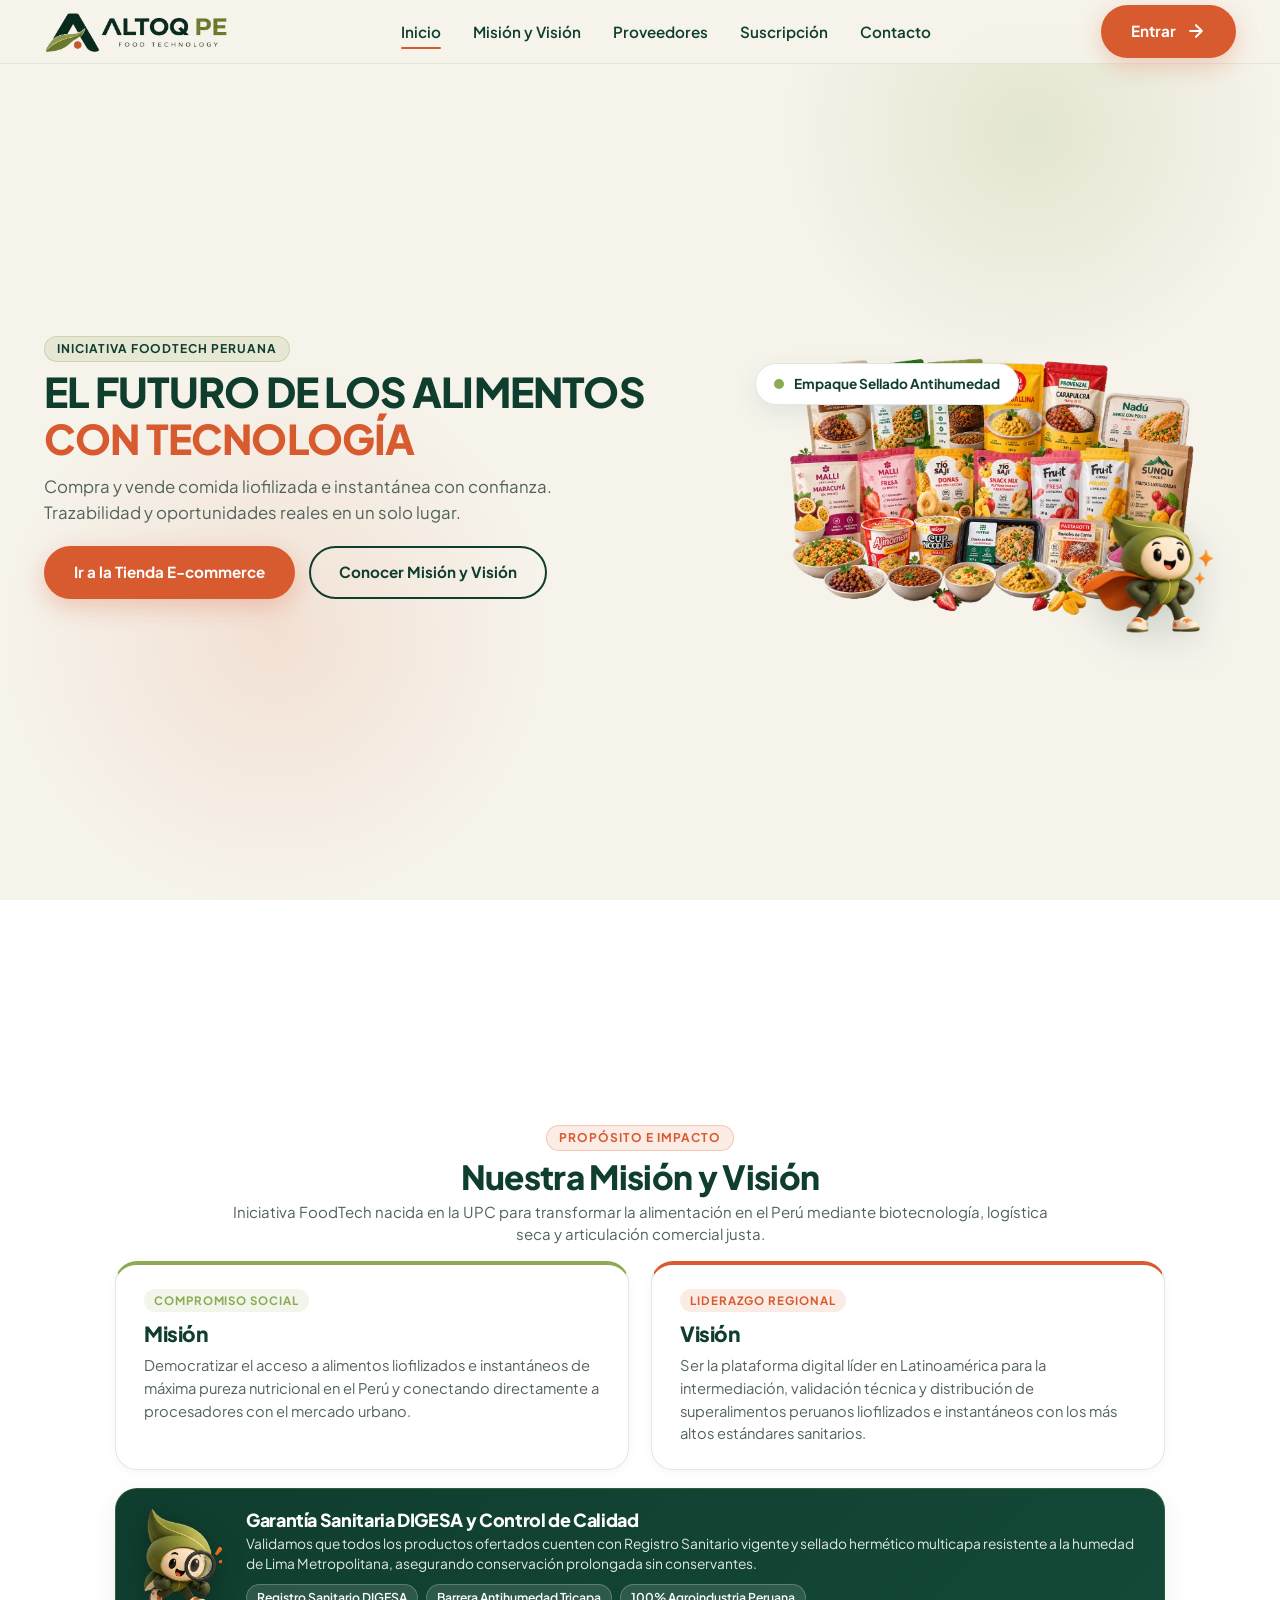
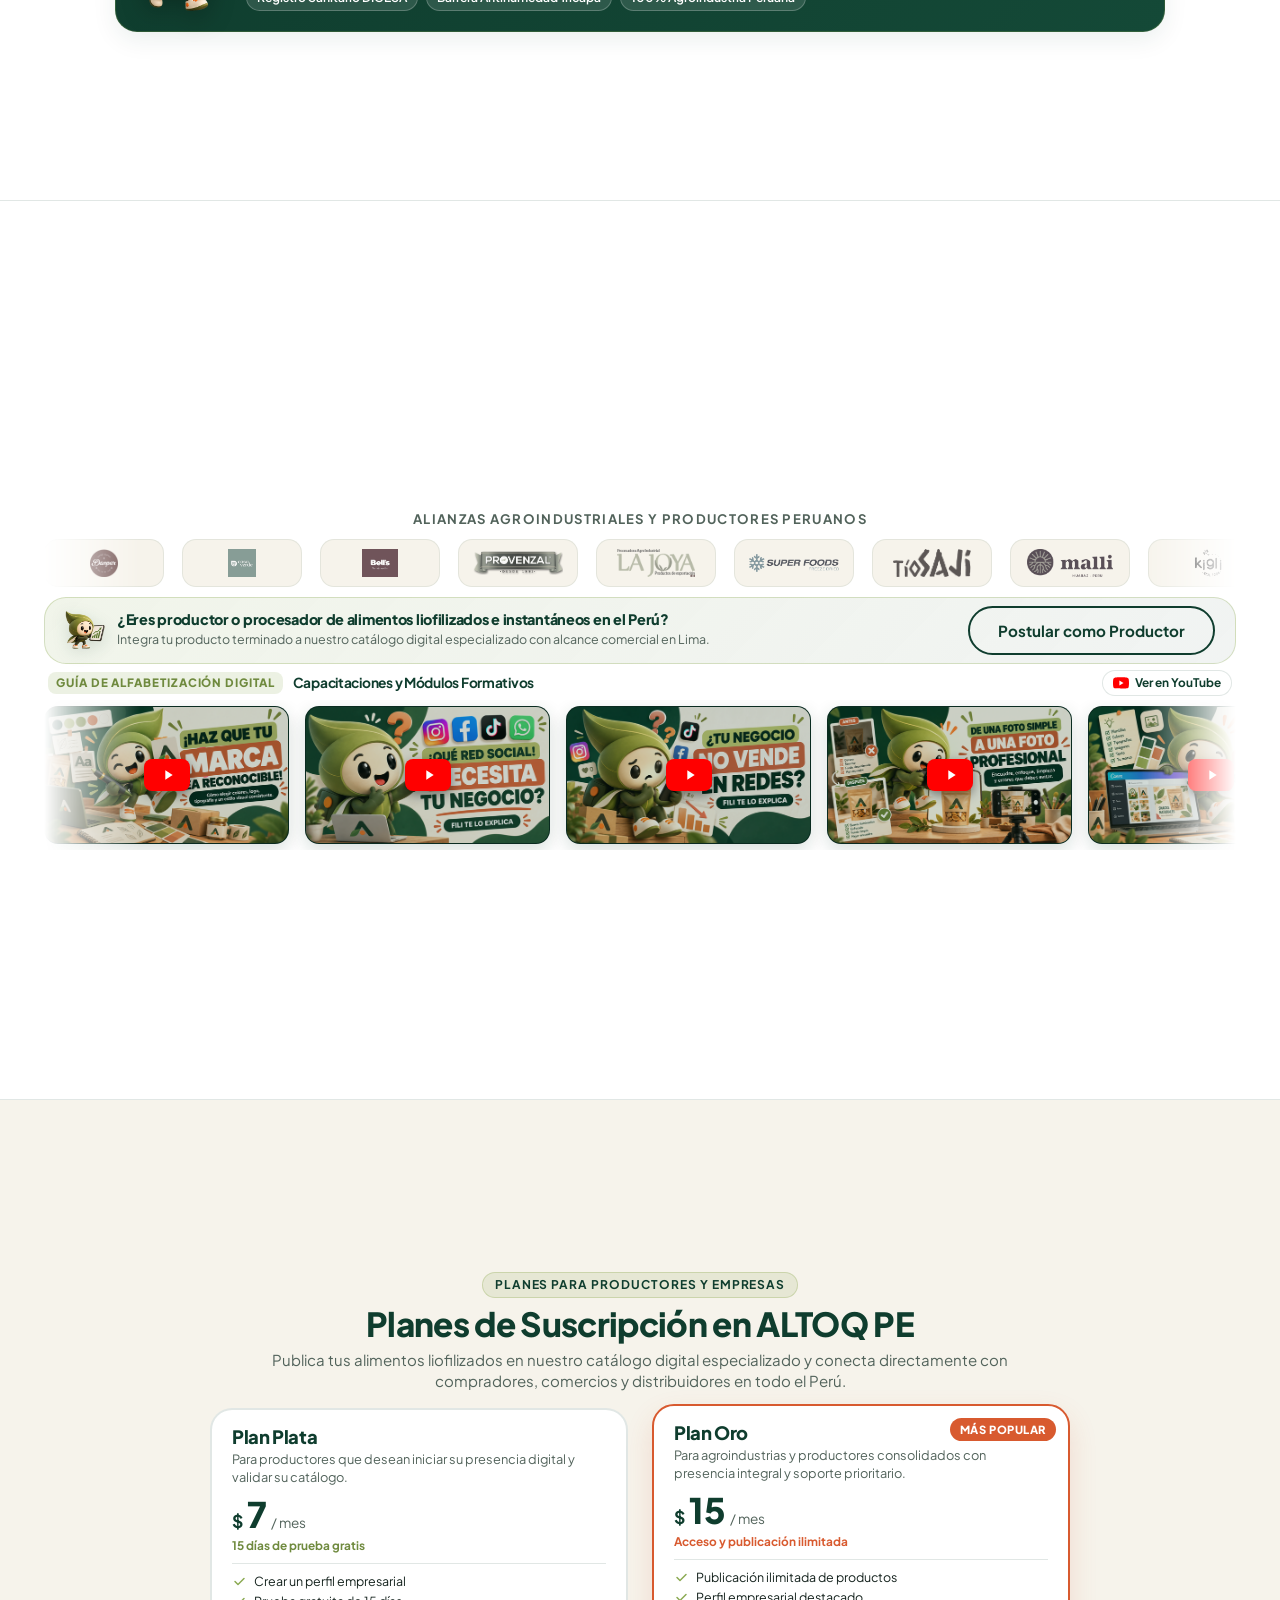
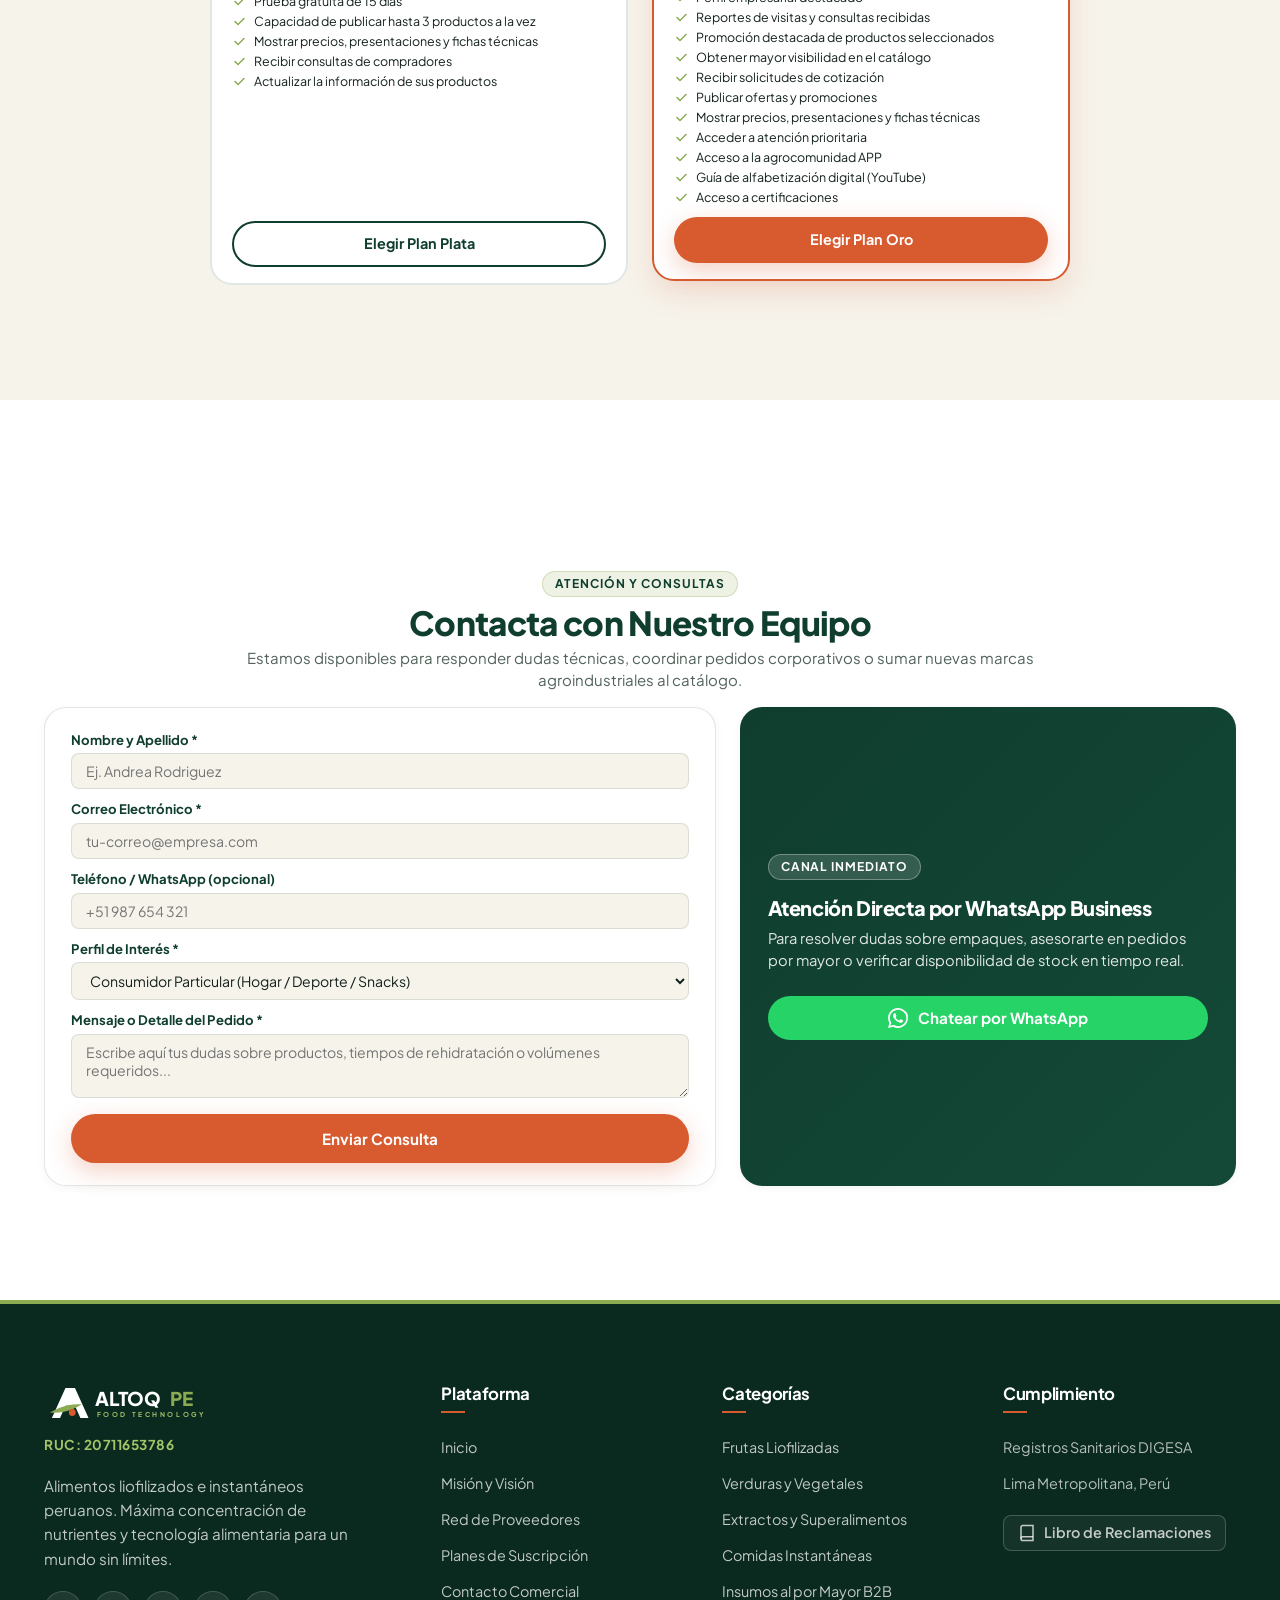
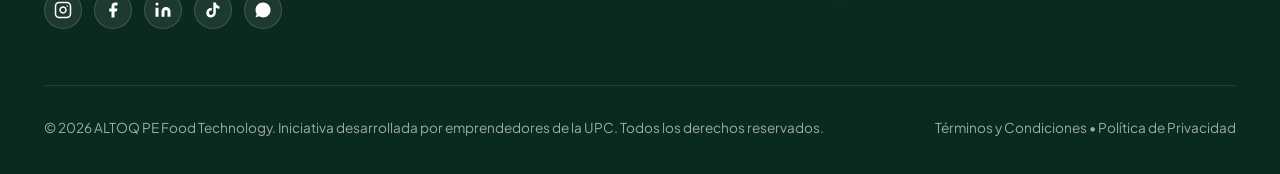
==== commit af0110fe: "fix: update mission statement text in index.html to remove post-harvest waste reduction clause" ====
--- a/index.html
+++ b/index.html
@@ -127,7 +127,7 @@
               <span class="mv-badge">Compromiso Social</span>
               <h3>Misión</h3>
               <p>
-                Democratizar el acceso a alimentos liofilizados e instantáneos de máxima pureza nutricional en el Perú, reduciendo mermas poscosecha y conectando directamente a procesadores con el mercado urbano.
+                Democratizar el acceso a alimentos liofilizados e instantáneos de máxima pureza nutricional en el Perú y conectando directamente a procesadores con el mercado urbano.
               </p>
             </div>
 
